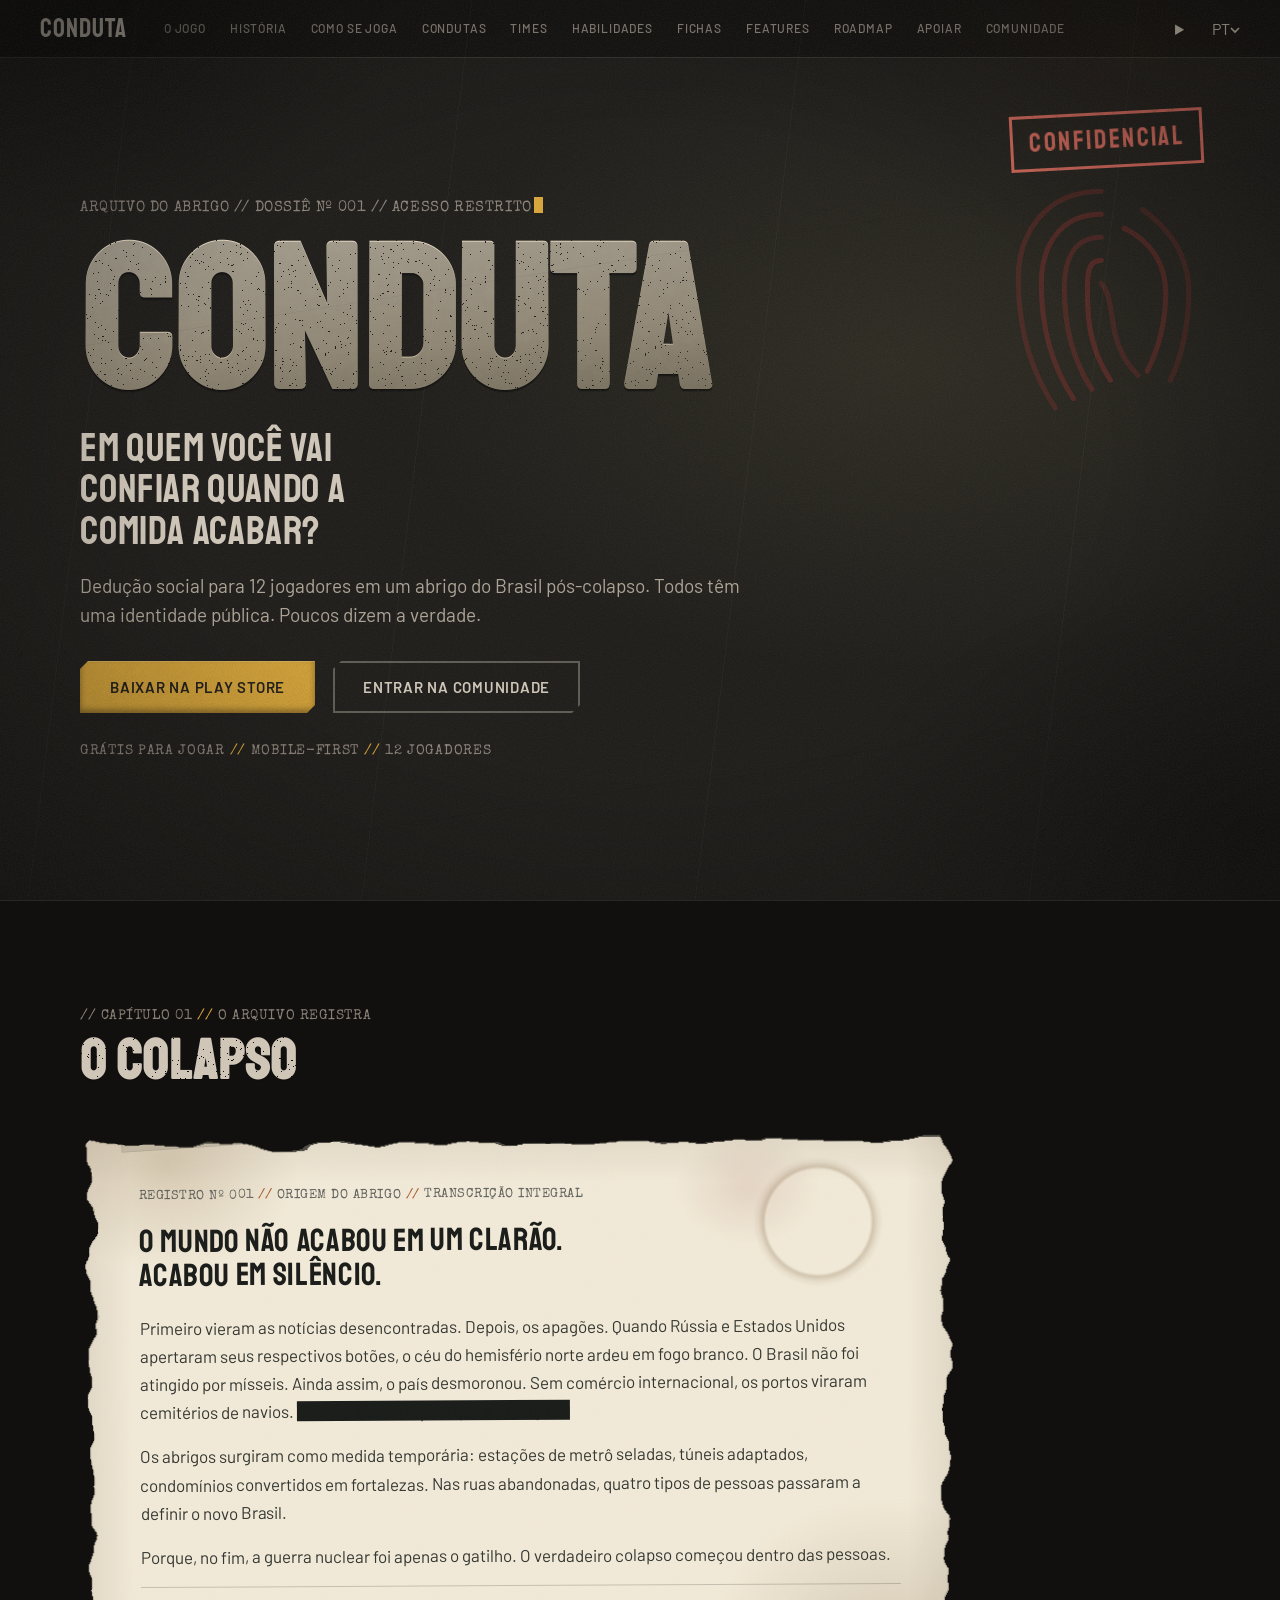
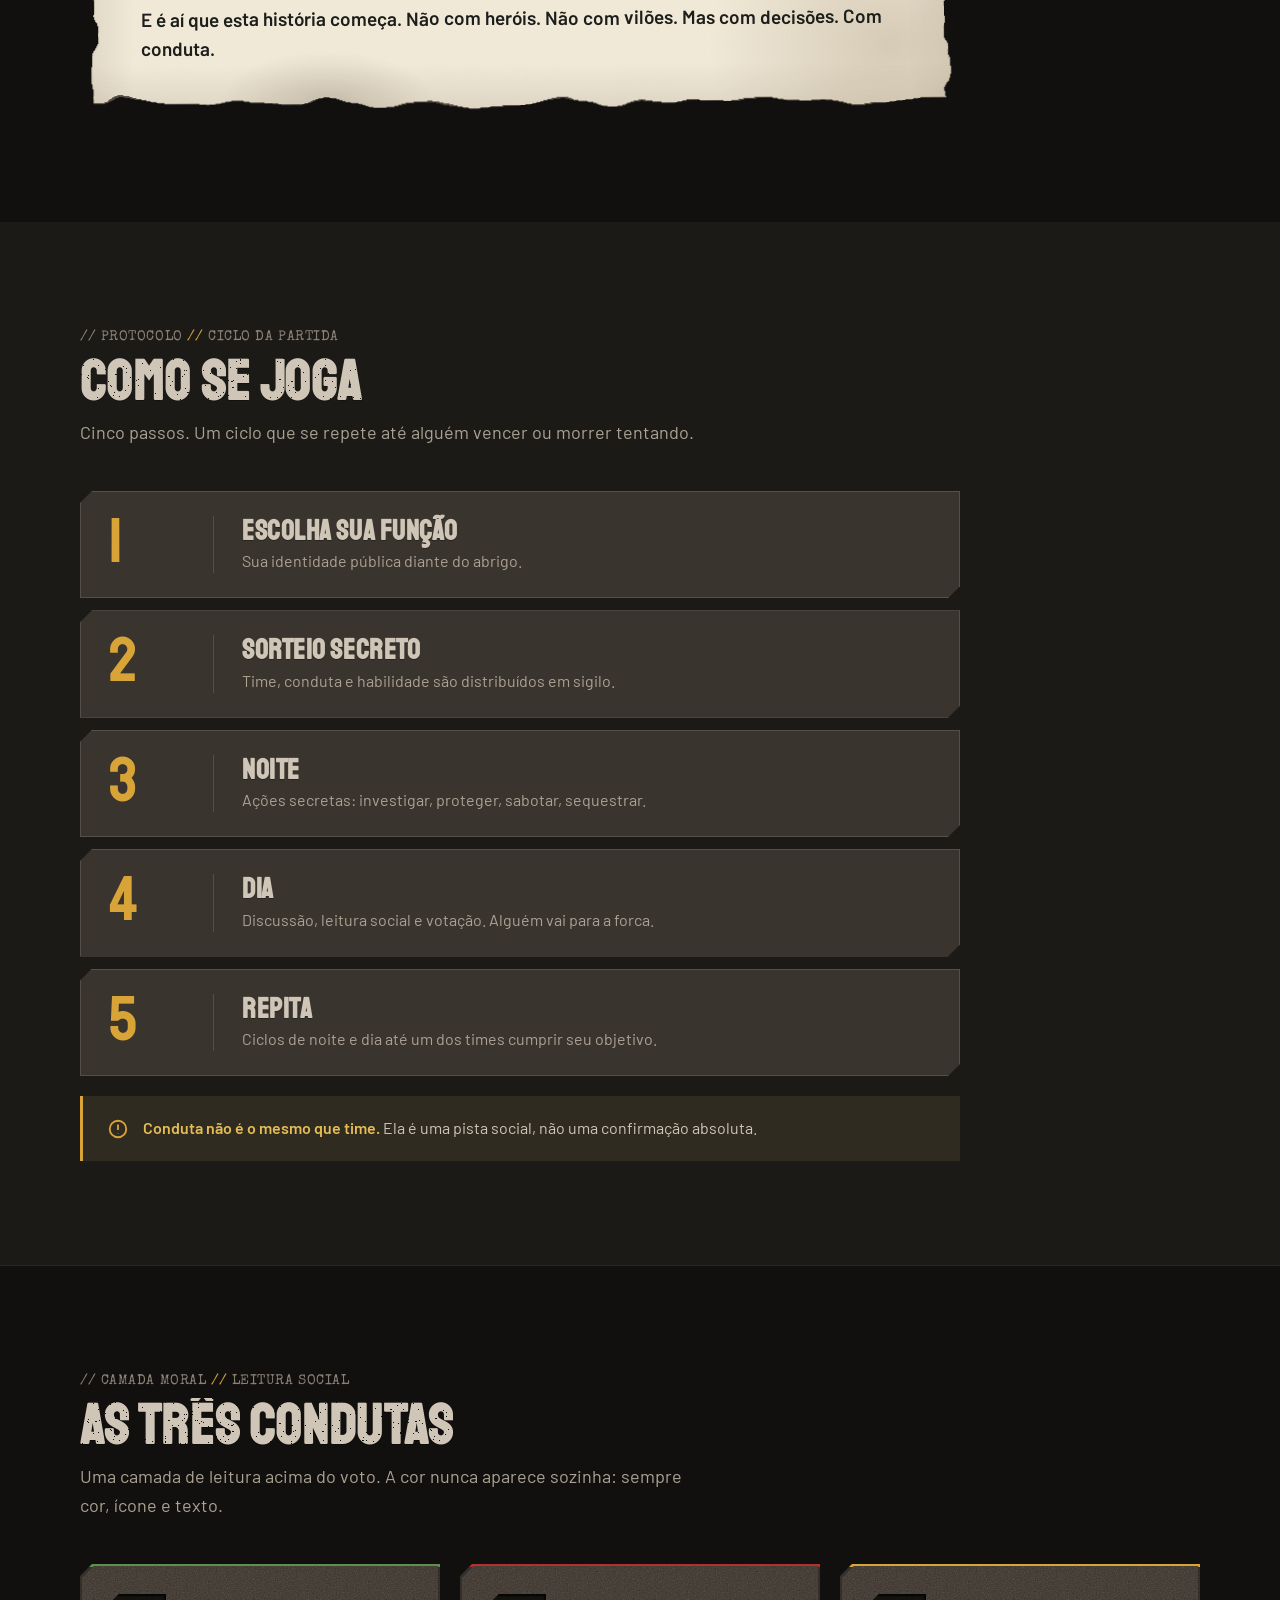
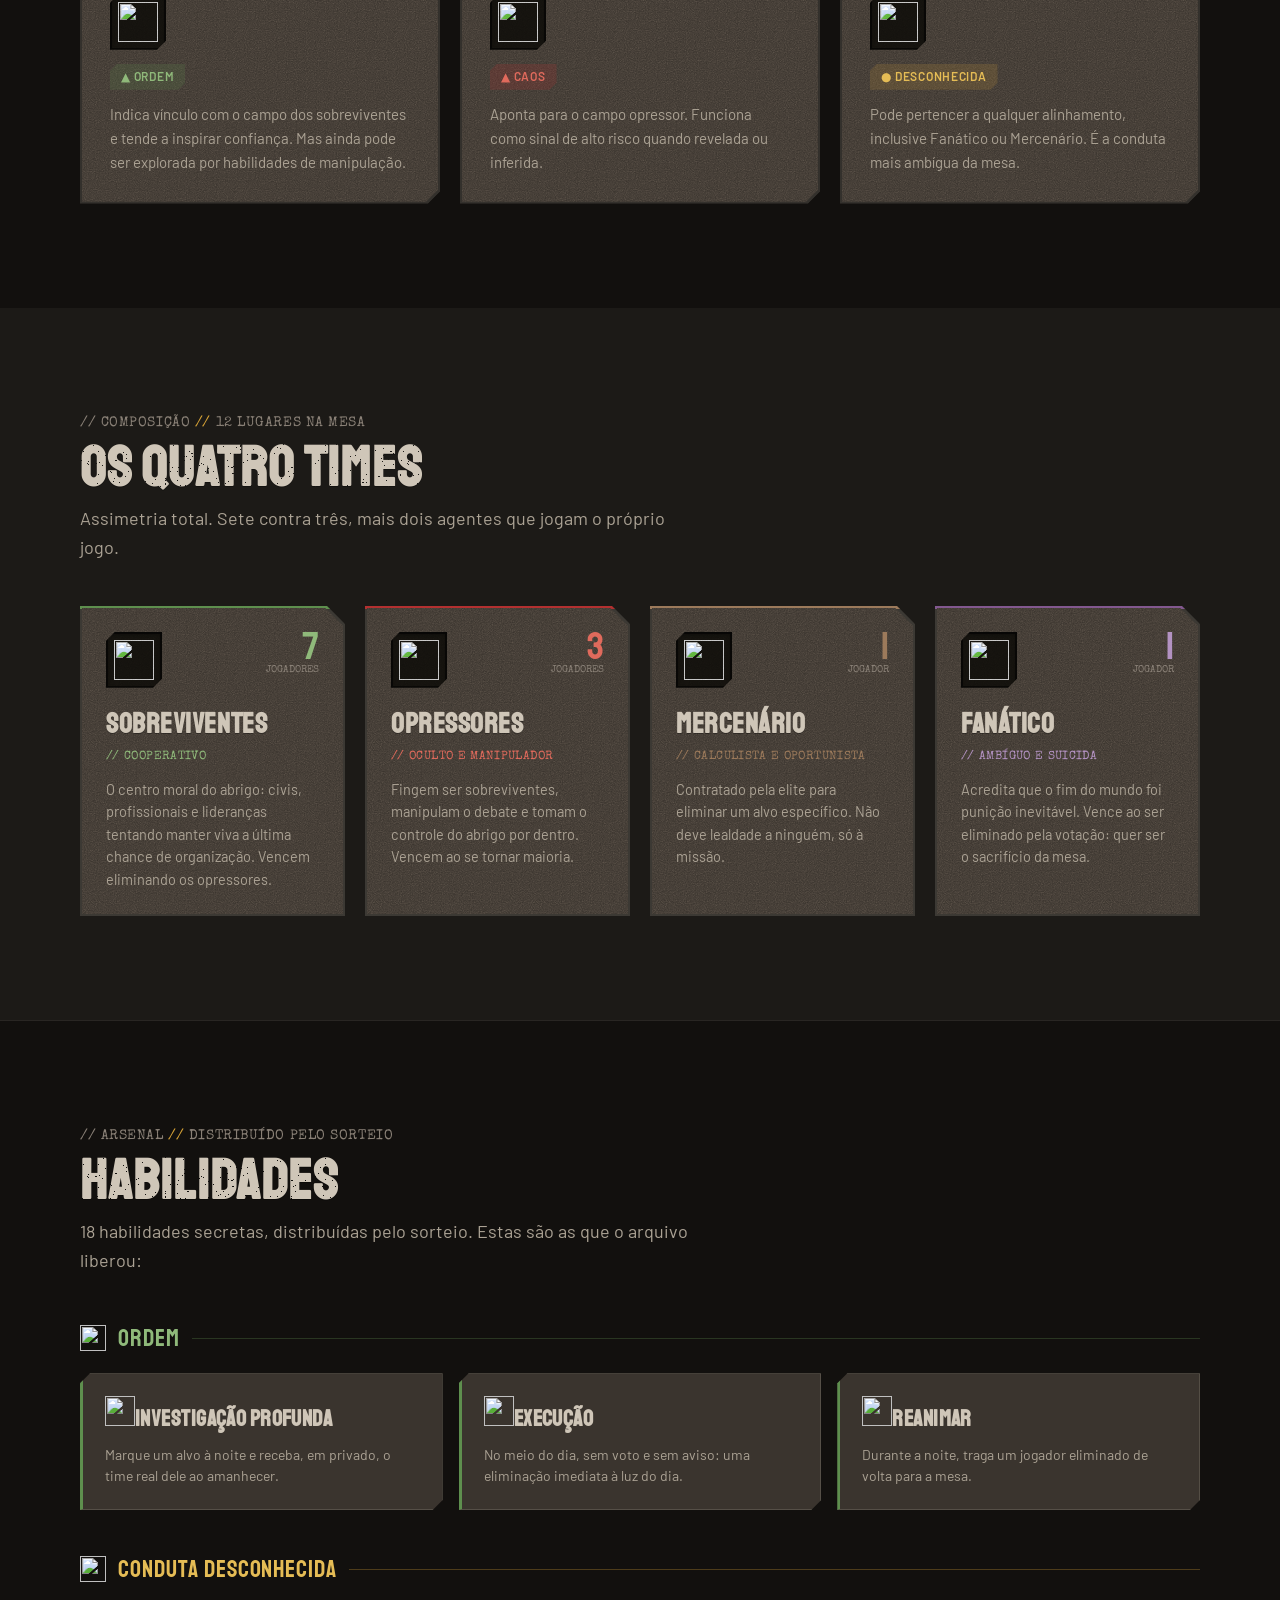
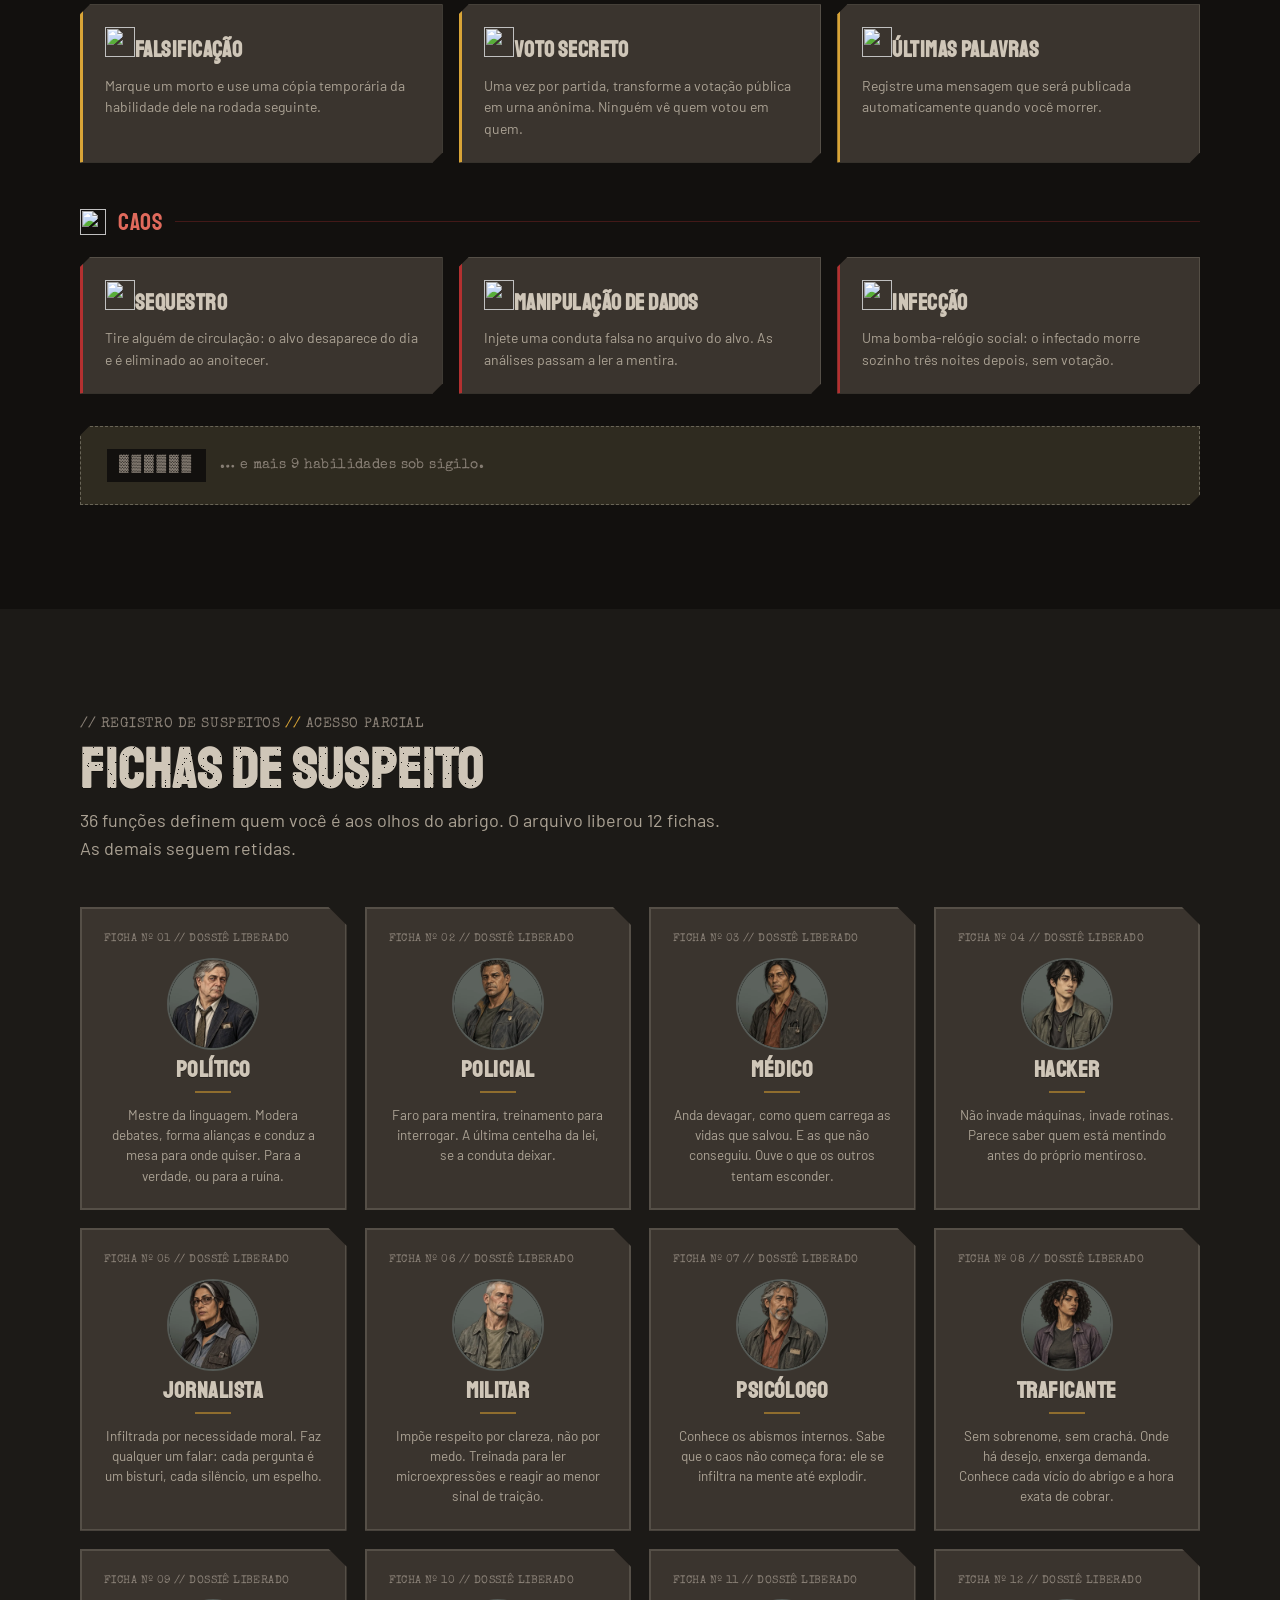
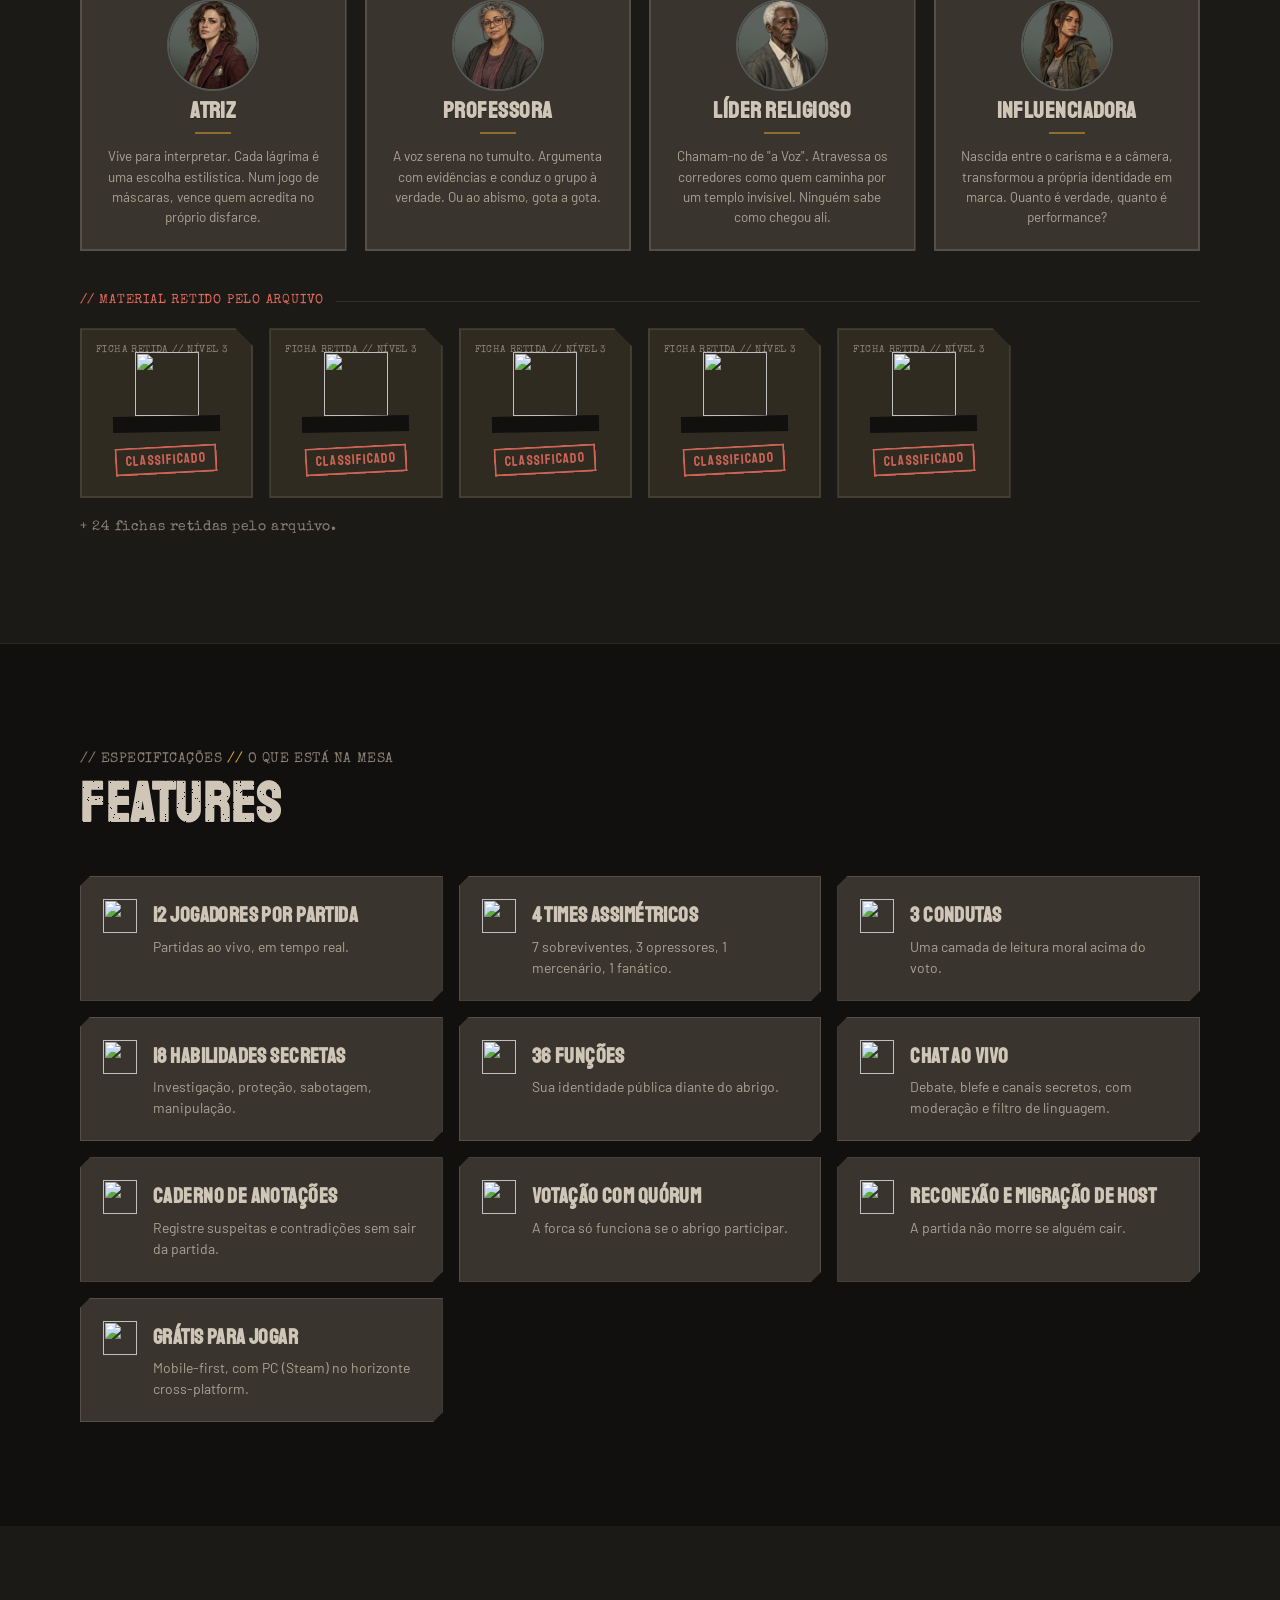
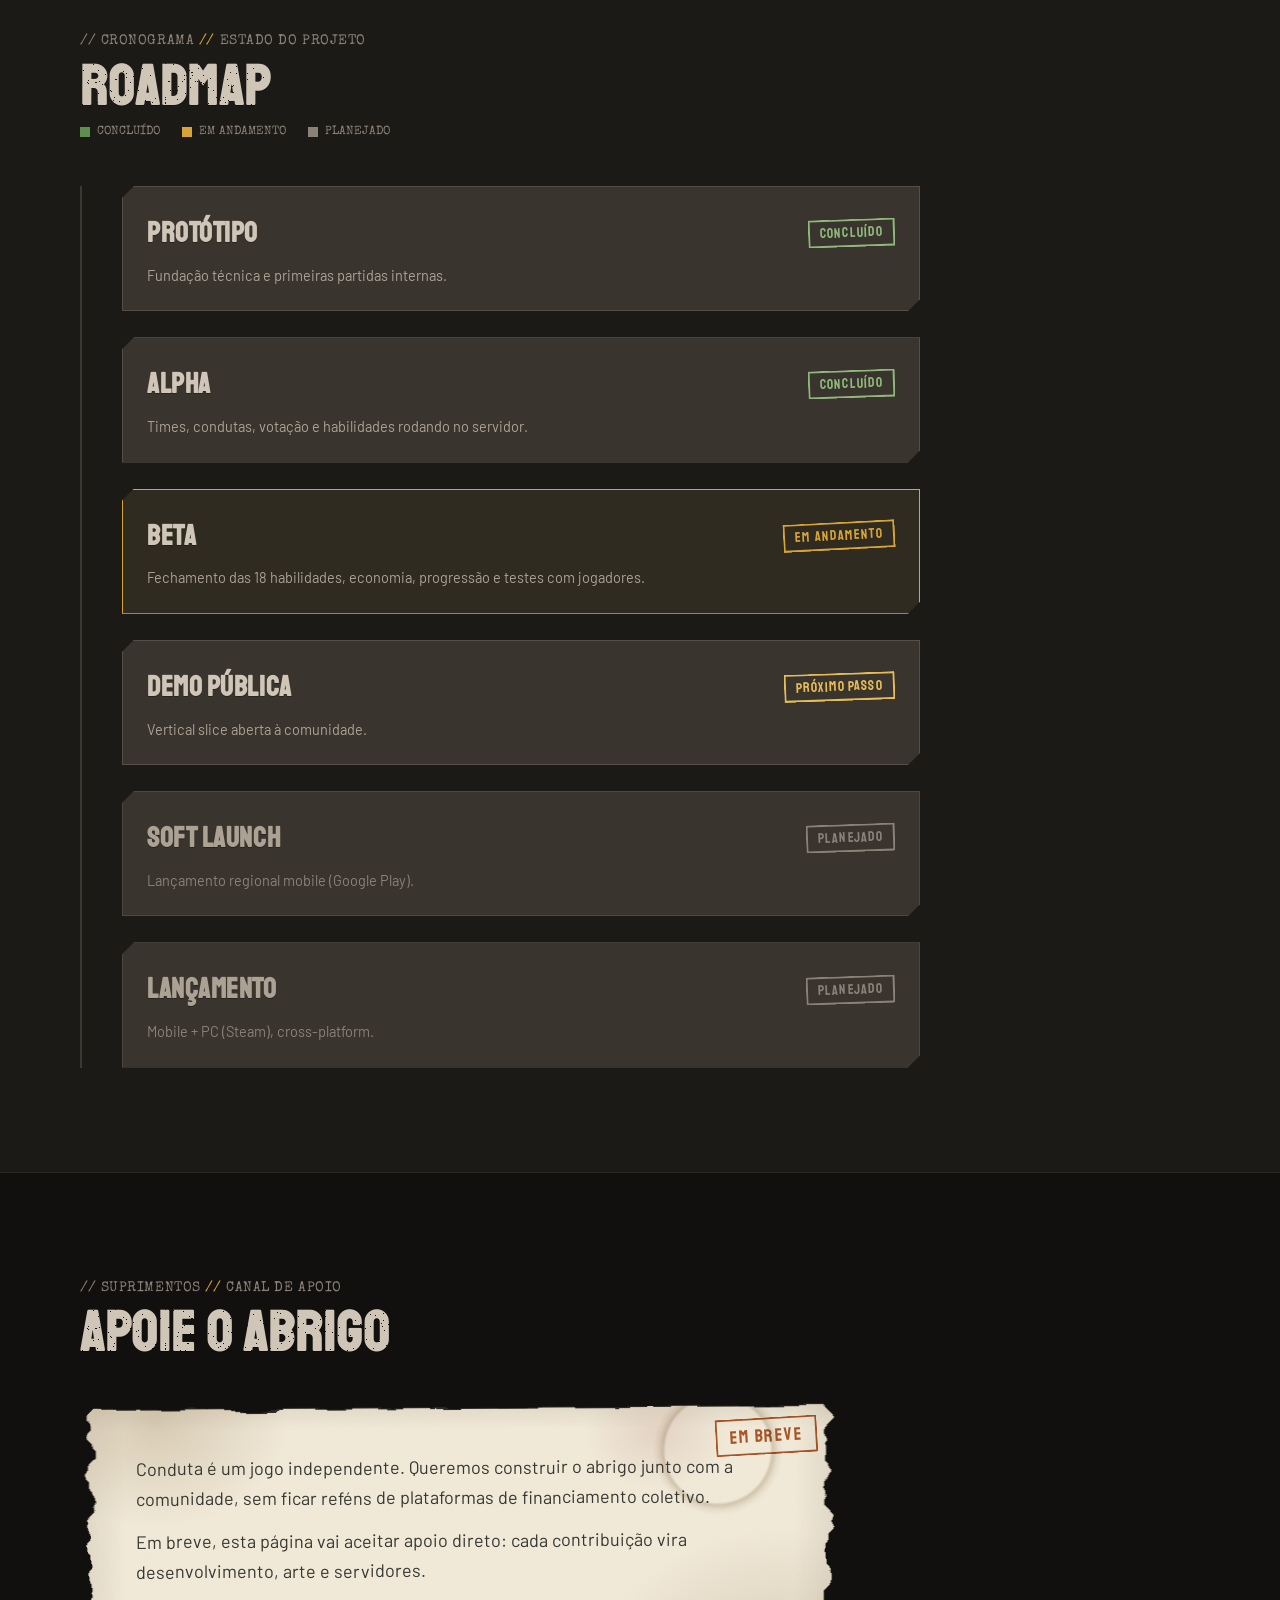
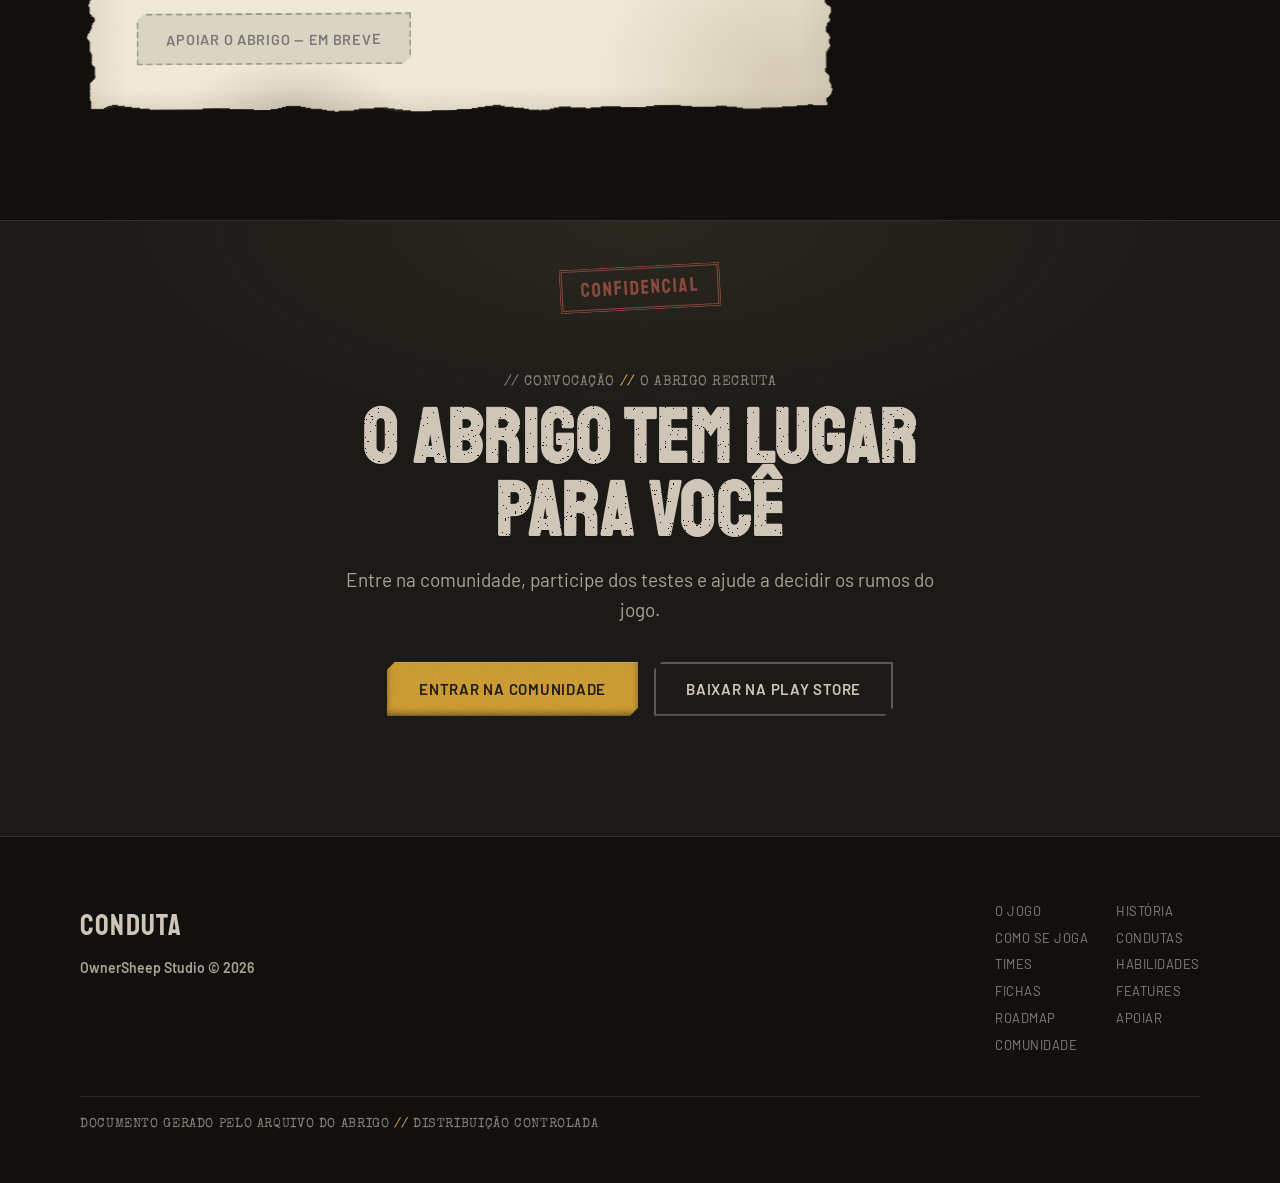
==== site/index.html @ 836adf1b "feat(site): fonte do site em produção + Design System v2 O código que estava no ar em ownersheep.com" ====
<!DOCTYPE html>
<html lang="pt-BR">
<head>
<meta charset="utf-8">
<meta name="viewport" content="width=device-width, initial-scale=1">
<title>CONDUTA — Dossiê do Abrigo</title>
<meta name="description" content="CONDUTA é um jogo de dedução social num abrigo pós-colapso: 12 jogadores, 4 times, 3 condutas e ninguém em quem confiar. Minta, investigue, vote, sobreviva.">
<link rel="canonical" href="https://ownersheep.com.br/">
<link rel="alternate" hreflang="pt-BR" href="https://ownersheep.com.br/">
<link rel="alternate" hreflang="en" href="https://ownersheep.com.br/en/">
<link rel="alternate" hreflang="es" href="https://ownersheep.com.br/es/">
<link rel="alternate" hreflang="x-default" href="https://ownersheep.com.br/">
<script>
!function(t,e){var o,n,p,r;e.__SV||(window.posthog=e,e._i=[],e.init=function(i,s,a){function g(t,e){var o=e.split(".");2==o.length&&(t=t[o[0]],e=o[1]),t[e]=function(){t.push([e].concat(Array.prototype.slice.call(arguments,0)))}}(p=t.createElement("script")).type="text/javascript",p.crossOrigin="anonymous",p.async=!0,p.src=s.api_host.replace(".i.posthog.com","-assets.i.posthog.com")+"/static/array.js",(r=t.getElementsByTagName("script")[0]).parentNode.insertBefore(p,r);var u=e;for(void 0!==a?u=e[a]=[]:a="posthog",u.people=u.people||[],u.toString=function(t){var e="posthog";return"posthog"!==a&&(e+="."+a),t||(e+=" (stub)"),e},u.people.toString=function(){return u.toString(1)+".people (stub)"},o="init capture register register_once register_for_session unregister unregister_for_session getFeatureFlag getFeatureFlagPayload isFeatureEnabled reloadFeatureFlags updateEarlyAccessFeatureEnrollment getEarlyAccessFeatures on onFeatureFlags onSessionId getSurveys getActiveMatchingSurveys renderSurvey canRenderSurvey getNextSurveyStep identify setPersonProperties group resetGroups setPersonPropertiesForFlags resetPersonPropertiesForFlags setGroupPropertiesForFlags resetGroupPropertiesForFlags reset get_distinct_id getGroups get_session_id get_session_replay_url alias set_config startSessionRecording stopSessionRecording sessionRecordingStarted captureException loadToolbar get_property getSessionProperty createPersonProfile opt_in_capturing opt_out_capturing has_opted_in_capturing has_opted_out_capturing clear_opt_in_out_capturing debug getPageViewId captureTraceFeedback captureTraceMetric".split(" "),n=0;n<o.length;n++)g(u,o[n]);e._i.push([i,s,a])},e.__SV=1)}(document,window.posthog||[]);
posthog.init('phc_nqcpeffnAC99HLrPmfV9vNyrhbx3zziM78CLrvFumbRr',{api_host:'https://us.i.posthog.com', defaults:'2025-05-24', person_profiles:'identified_only'})
</script>
<style>
@font-face{font-family:'Staatliches';src:url('./fonts/Staatliches-Regular.ttf') format('truetype');font-weight:400;font-display:swap;}
@font-face{font-family:'Barlow';src:url('./fonts/Barlow-Regular.ttf') format('truetype');font-weight:400;font-display:swap;}
@font-face{font-family:'Barlow';src:url('./fonts/Barlow-Medium.ttf') format('truetype');font-weight:500;font-display:swap;}
@font-face{font-family:'Barlow';src:url('./fonts/Barlow-SemiBold.ttf') format('truetype');font-weight:600;font-display:swap;}
@font-face{font-family:'Barlow';src:url('./fonts/Barlow-Bold.ttf') format('truetype');font-weight:700;font-display:swap;}
@font-face{font-family:'Special Elite';src:url('./fonts/SpecialElite-Regular.ttf') format('truetype');font-weight:400;font-display:swap;}
:root{
--surface-base:#1C1A17;--surface-sunken:#12100E;--surface-panel:#3A342E;--surface-panel-deep:#2F2B20;--surface-paper:#F2EAD8;--halo:#FBF7EC;
--ink:#CFC6B8;--ink-muted:#8A8177;--ink-soft:#ABA294;--ink-on-accent:#1C1A17;--ink-on-danger:#F2EAD8;--ink-on-paper:#1C1A17;
--accent:#D8A437;--accent-hover:#E5BC55;--accent-pressed:#B98A2D;--accent-deep:#8F6D2E;--rust:#A65526;--rust-bright:#C26E35;--leather:#9C7A5B;
--danger:#B33030;--danger-text:#E06A5C;--danger-pressed:#8F2424;--gore:#7A1F1F;--gore-shadow:#4A0F0F;
--success:#5E8F4E;--success-text:#8FB97A;
--team-survivors:#5E8F4E;--team-oppressors:#B33030;--team-mercenary:#9C7A5B;--team-fanatic:#82588F;--team-fanatic-text:#B392C2;
--conduct-order:#5E8F4E;--conduct-chaos:#B33030;--conduct-unknown:#D8A437;
--border-subtle:rgba(242,234,216,0.10);--border-medium:rgba(242,234,216,0.15);--border-strong:rgba(242,234,216,0.30);
--overlay-light:rgba(0,0,0,0.30);--overlay-medium:rgba(0,0,0,0.50);--overlay-heavy:rgba(0,0,0,0.80);
--font-display:'Staatliches','Arial Narrow',sans-serif;--font-body:'Barlow',system-ui,sans-serif;--font-dossier:'Special Elite','Courier New',monospace;
--cut-sm:8px;--cut-md:12px;--cut-lg:20px;--shadow-paper:4px 6px 0 rgba(0,0,0,0.35);
--ease-out:cubic-bezier(0.16,1,0.3,1);--ease-stamp:cubic-bezier(0.34,1.56,0.64,1);--ease-inout:cubic-bezier(0.83,0,0.17,1);
}
*{margin:0;padding:0;box-sizing:border-box;}
html{scroll-behavior:smooth;}
body{background:var(--surface-base);color:var(--ink);font-family:var(--font-body);font-size:16px;line-height:1.6;-webkit-font-smoothing:antialiased;overflow-x:hidden;padding-top:58px;scroll-padding-top:64px;}
::selection{background:var(--accent);color:var(--ink-on-accent);}
@keyframes stamp-in{0%{transform:rotate(-7deg) scale(1.7);opacity:0;}100%{transform:rotate(-3deg) scale(1);opacity:.9;}}
@keyframes blink{0%,49%{opacity:1;}50%,100%{opacity:0;}}
@keyframes rise{0%{transform:translateY(18px);opacity:0;}100%{transform:translateY(0);opacity:1;}}
@media (prefers-reduced-motion:reduce){*,*::before,*::after{animation-duration:.01ms!important;transition-duration:.01ms!important;}}
</style>
<style id="wear-layer">
/* ===== CAMADA DE DESGASTE v1.1 — feedback UI/UX 12/06/2026 ===== */
.wear-grain2{position:fixed;inset:0;pointer-events:none;z-index:9991;opacity:.06;mix-blend-mode:overlay;background-image:url("data:image/svg+xml,%3Csvg xmlns='http://www.w3.org/2000/svg' width='180' height='180'%3E%3Cfilter id='n'%3E%3CfeTurbulence type='fractalNoise' baseFrequency='0.11' numOctaves='2' seed='3'/%3E%3CfeColorMatrix type='saturate' values='0'/%3E%3C/filter%3E%3Crect width='180' height='180' filter='url(%23n)' opacity='0.55'/%3E%3C/svg%3E");}
.wear-vignette{position:fixed;inset:0;pointer-events:none;z-index:9989;background:radial-gradient(ellipse at center,transparent 52%,rgba(0,0,0,.40) 100%),radial-gradient(440px 300px at 6% 2%,rgba(0,0,0,.34),transparent 70%),radial-gradient(560px 360px at 97% 92%,rgba(0,0,0,.30),transparent 70%),radial-gradient(300px 200px at 88% 6%,rgba(58,38,18,.16),transparent 70%);}
.wear-scratches{position:fixed;inset:0;pointer-events:none;z-index:9988;opacity:.05;background:repeating-linear-gradient(97deg,transparent 0 137px,rgba(242,234,216,.55) 137px 138px,transparent 138px 331px),repeating-linear-gradient(-9deg,transparent 0 211px,rgba(0,0,0,.75) 211px 212px,transparent 212px 523px);}
.paper-worn{position:relative;transform:rotate(-.3deg);}
.paper-worn::after{content:"";position:absolute;inset:0;pointer-events:none;mix-blend-mode:multiply;background:
 radial-gradient(190px 150px at 10% 6%,rgba(122,90,42,.20),transparent 70%),
 radial-gradient(260px 210px at 92% 88%,rgba(101,77,38,.18),transparent 70%),
 radial-gradient(100px 80px at 76% 10%,rgba(122,31,31,.10),transparent 72%),
 radial-gradient(150px 70px at 28% 97%,rgba(60,45,25,.16),transparent 70%),
 radial-gradient(circle at 84% 16%,transparent 52px,rgba(110,80,40,.22) 55px,rgba(110,80,40,.07) 60px,transparent 65px),
 linear-gradient(180deg,rgba(70,50,25,.10),transparent 9%,transparent 91%,rgba(70,50,25,.12)),
 linear-gradient(90deg,rgba(70,50,25,.10),transparent 6%,transparent 94%,rgba(70,50,25,.10));}
@media (max-width:560px){
 .wear-scratches{display:none;}
 .paper-worn{transform:none;}
}

/* ===== REVISAO v1.2 — feedback ao vivo do Christian (UI/UX) 13/06/2026 ===== */
:root{ --soot:#13110D;
 --grime:url("data:image/svg+xml,%3Csvg xmlns='http://www.w3.org/2000/svg' width='160' height='160'%3E%3Cfilter id='g'%3E%3CfeTurbulence type='fractalNoise' baseFrequency='0.9' numOctaves='2'/%3E%3CfeColorMatrix type='saturate' values='0'/%3E%3C/filter%3E%3Crect width='160' height='160' filter='url(%23g)'/%3E%3C/svg%3E"); }
/* (1) marca com tinta gasta no lugar do ambar avulso */
.wordmark{ background:linear-gradient(176deg,#E9DEC8 0%,#CBBEA4 52%,#8B8169 100%);
 -webkit-background-clip:text; background-clip:text; -webkit-text-fill-color:transparent; color:transparent;
 filter:drop-shadow(0 2px 0 rgba(0,0,0,.42)); }
/* (4) relevo nos titulos display: tipo carimbado, nao adesivo chapado */
h1,h2,h3{ text-shadow:0 1px 0 rgba(0,0,0,.30); }
/* (4) relevo + grao nos botoes de acento */
a[style*="background:var(--accent)"], button[style*="background:var(--accent)"]{
 box-shadow:inset 0 1px 0 rgba(255,240,210,.22), inset 0 -3px 6px rgba(0,0,0,.40); }
/* (3) placa do simbolo: le em qualquer fundo, glifo cheio */
.sym{ width:56px; height:56px; display:grid; place-items:center; position:relative; flex:none;
 background:var(--soot);
 clip-path:polygon(9px 0,100% 0,100% calc(100% - 9px),calc(100% - 9px) 100%,0 100%,0 9px);
 box-shadow:inset 0 0 0 2px rgba(0,0,0,.55), inset 0 2px 5px rgba(0,0,0,.5), 0 2px 0 rgba(0,0,0,.4); }
.sym::after{ content:""; position:absolute; inset:0; pointer-events:none; opacity:.5; mix-blend-mode:overlay; background-image:var(--grime); }
.sym svg{ width:38px; height:38px; position:relative; z-index:1; filter:drop-shadow(0 1px 0 rgba(0,0,0,.65)); }
/* (2) chanfro com borda que ACOMPANHA o corte (camada dupla via clip herdado) */
.cutcard,.earcard{ background:transparent !important; border:none !important; position:relative; }
.cutcard::before,.earcard::before{ content:""; position:absolute; inset:0; z-index:0; clip-path:inherit;
 background:linear-gradient(var(--ctop,var(--border-medium)) 0 3px, var(--border-medium) 3px); }
.cutcard::after,.earcard::after{ content:""; position:absolute; inset:2px; z-index:0; clip-path:inherit;
 background:var(--surface-panel); background-image:var(--grime); background-blend-mode:overlay; }
.cutcard>*,.earcard>*{ position:relative; z-index:1; }
@media (max-width:560px){ .sym{ width:48px; height:48px; } .sym svg{ width:32px; height:32px; } }

/* ===== REVISAO v1.3 — 3a rodada Christian (UI/UX) 13/06/2026 ===== */
/* "tudo precisa parecer super sujo e desgastado": tipos com falha de   */
/* tinta, CTAs sujas e rachadas, documentos rasgados, mais grao.        */
/* v1.3.1 (14/06): 4a rodada — rachadura grossa -> fissura fina, CTAs    */
/* sem textura estranha, carimbos do site menos comidos.                */
:root{
 --tex-wear:url("data:image/svg+xml,%3Csvg xmlns='http://www.w3.org/2000/svg' width='320' height='150'%3E%3Cfilter id='tw'%3E%3CfeTurbulence type='fractalNoise' baseFrequency='0.4 0.55' numOctaves='3' seed='14'/%3E%3CfeComponentTransfer%3E%3CfeFuncA type='discrete' tableValues='1 1 1 1 1 1 1 1 1 1 1 1 0 1 1 1'/%3E%3C/feComponentTransfer%3E%3C/filter%3E%3Crect width='320' height='150' filter='url(%23tw)'/%3E%3C/svg%3E");
 --tex-chunk:url("data:image/svg+xml,%3Csvg xmlns='http://www.w3.org/2000/svg' width='340' height='170'%3E%3Cfilter id='tc'%3E%3CfeTurbulence type='fractalNoise' baseFrequency='0.14 0.22' numOctaves='3' seed='5'/%3E%3CfeComponentTransfer%3E%3CfeFuncA type='discrete' tableValues='1 1 1 1 0 1 1 0 1 0 1 1 1 0'/%3E%3C/feComponentTransfer%3E%3C/filter%3E%3Crect width='340' height='170' filter='url(%23tc)'/%3E%3C/svg%3E");
 --tex-dirt:url("data:image/svg+xml,%3Csvg xmlns='http://www.w3.org/2000/svg' width='150' height='150'%3E%3Cfilter id='td'%3E%3CfeTurbulence type='fractalNoise' baseFrequency='0.65' numOctaves='2'/%3E%3CfeColorMatrix type='saturate' values='0'/%3E%3CfeComponentTransfer%3E%3CfeFuncR type='linear' slope='0.42' intercept='0.55'/%3E%3CfeFuncG type='linear' slope='0.42' intercept='0.55'/%3E%3CfeFuncB type='linear' slope='0.42' intercept='0.55'/%3E%3C/feComponentTransfer%3E%3C/filter%3E%3Crect width='150' height='150' filter='url(%23td)'/%3E%3C/svg%3E");
 --tex-crack:url("data:image/svg+xml,%3Csvg xmlns='http://www.w3.org/2000/svg' width='560' height='420'%3E%3Cfilter id='cr'%3E%3CfeTurbulence type='fractalNoise' baseFrequency='0.03 0.05' numOctaves='2' seed='11' result='n'/%3E%3CfeDisplacementMap in='SourceGraphic' in2='n' scale='20'/%3E%3C/filter%3E%3Cg filter='url(%23cr)' stroke='%23000000' stroke-opacity='0.5' stroke-width='0.7' fill='none' stroke-linecap='round'%3E%3Cpath d='M70 30 L150 120 L130 250 L180 360'/%3E%3Cpath d='M150 120 L260 150'/%3E%3Cpath d='M130 250 L40 290'/%3E%3Cpath d='M470 40 L400 140 L440 260 L390 410'/%3E%3Cpath d='M400 140 L300 110'/%3E%3Cpath d='M440 260 L520 300'/%3E%3Cpath d='M250 360 L320 380 L420 350'/%3E%3Cpath d='M80 200 L120 215'/%3E%3Cpath d='M300 290 L350 330'/%3E%3Cpath d='M510 120 L545 160'/%3E%3C/g%3E%3C/svg%3E");
 --mask-torn:url("data:image/svg+xml,%3Csvg xmlns='http://www.w3.org/2000/svg' width='600' height='360' preserveAspectRatio='none'%3E%3Cfilter id='tn'%3E%3CfeTurbulence type='fractalNoise' baseFrequency='0.016 0.04' numOctaves='3' seed='6' result='n'/%3E%3CfeDisplacementMap in='SourceGraphic' in2='n' scale='17'/%3E%3C/filter%3E%3Crect x='9' y='9' width='582' height='342' fill='%23000' filter='url(%23tn)'/%3E%3C/svg%3E");
}
/* (A) falha de tinta no display grande (legivel: come so pontos) */
.wordmark, h1, h2{ -webkit-mask-image:var(--tex-wear); mask-image:var(--tex-wear);
 -webkit-mask-size:320px 150px; mask-size:320px 150px; }
/* (B) CTAs sujas, nao estranhas (r4 Christian): saiu a rachadura grossa */
/* e a mascara que furava a peca; fica so poeira fina em multiply.       */
a[style*="background:var(--accent)"], button[style*="background:var(--accent)"],
a[style*="background:var(--danger)"], button[style*="background:var(--danger)"]{
 background-image:var(--tex-dirt) !important;
 background-size:96px 96px !important;
 background-repeat:repeat !important;
 background-blend-mode:multiply !important; }
/* (C) cartas: so o grime fino (r4: a rachadura parecia desenho de barro) */
.cutcard::after,.earcard::after{ background-image:var(--grime);
 background-size:160px 160px; background-blend-mode:overlay; }
/* (D) documentos rasgados de verdade (borda deckled) */
.paper-worn{ -webkit-mask-image:var(--mask-torn); mask-image:var(--mask-torn);
 -webkit-mask-size:100% 100%; mask-size:100% 100%;
 -webkit-mask-repeat:no-repeat; mask-repeat:no-repeat; }
/* (E) grao global mais presente */
.wear-grain2{ opacity:.10; }
@media (prefers-reduced-motion: reduce){ .wordmark,h1,h2{ -webkit-mask-image:none; mask-image:none; } }
</style>
<link rel="preload" href="/fonts/Rokkitt-Variable.woff2" as="font" type="font/woff2" crossorigin>
<link rel="stylesheet" href="/ds-v2.css">
</head>
<body>
<div class="wear-vignette"></div><div class="wear-scratches"></div><div class="wear-grain2"></div>
<div style="position:fixed;inset:0;pointer-events:none;z-index:9990;opacity:.08;background-image:url(&quot;data:image/svg+xml,%3Csvg xmlns='http://www.w3.org/2000/svg' width='220' height='220'%3E%3Cfilter id='n'%3E%3CfeTurbulence type='fractalNoise' baseFrequency='0.85' numOctaves='2'/%3E%3C/filter%3E%3Crect width='220' height='220' filter='url(%23n)'/%3E%3C/svg%3E&quot;);"></div>

<nav style="position:fixed;top:0;left:0;right:0;z-index:1000;height:58px;display:flex;align-items:center;gap:clamp(12px,2vw,28px);padding:0 clamp(14px,4vw,40px);background:var(--surface-sunken);border-bottom:1px solid var(--border-medium);">
  <a href="#hero" style="font-family:var(--font-display);font-size:26px;letter-spacing:.04em;color:var(--ink);text-decoration:none;flex:none;line-height:1;">CONDUTA</a>
  <div style="display:flex;gap:2px;overflow-x:auto;flex:1;scrollbar-width:none;-ms-overflow-style:none;mask-image:linear-gradient(90deg,transparent 0,#000 14px,#000 calc(100% - 14px),transparent 100%);">
    <a href="#hero" style="flex:none;padding:8px 11px;font-family:var(--font-body);font-weight:500;font-size:12px;letter-spacing:.07em;text-transform:uppercase;color:var(--ink-muted);text-decoration:none;white-space:nowrap;transition:color 120ms var(--ease-out);" style-hover="color:var(--accent);">O Jogo</a>
    <a href="#historia" style="flex:none;padding:8px 11px;font-family:var(--font-body);font-weight:500;font-size:12px;letter-spacing:.07em;text-transform:uppercase;color:var(--ink-muted);text-decoration:none;white-space:nowrap;transition:color 120ms var(--ease-out);" style-hover="color:var(--accent);">História</a>
    <a href="#como" style="flex:none;padding:8px 11px;font-family:var(--font-body);font-weight:500;font-size:12px;letter-spacing:.07em;text-transform:uppercase;color:var(--ink-muted);text-decoration:none;white-space:nowrap;transition:color 120ms var(--ease-out);" style-hover="color:var(--accent);">Como se Joga</a>
    <a href="#condutas" style="flex:none;padding:8px 11px;font-family:var(--font-body);font-weight:500;font-size:12px;letter-spacing:.07em;text-transform:uppercase;color:var(--ink-muted);text-decoration:none;white-space:nowrap;transition:color 120ms var(--ease-out);" style-hover="color:var(--accent);">Condutas</a>
    <a href="#times" style="flex:none;padding:8px 11px;font-family:var(--font-body);font-weight:500;font-size:12px;letter-spacing:.07em;text-transform:uppercase;color:var(--ink-muted);text-decoration:none;white-space:nowrap;transition:color 120ms var(--ease-out);" style-hover="color:var(--accent);">Times</a>
    <a href="#habilidades" style="flex:none;padding:8px 11px;font-family:var(--font-body);font-weight:500;font-size:12px;letter-spacing:.07em;text-transform:uppercase;color:var(--ink-muted);text-decoration:none;white-space:nowrap;transition:color 120ms var(--ease-out);" style-hover="color:var(--accent);">Habilidades</a>
    <a href="#fichas" style="flex:none;padding:8px 11px;font-family:var(--font-body);font-weight:500;font-size:12px;letter-spacing:.07em;text-transform:uppercase;color:var(--ink-muted);text-decoration:none;white-space:nowrap;transition:color 120ms var(--ease-out);" style-hover="color:var(--accent);">Fichas</a>
    <a href="#features" style="flex:none;padding:8px 11px;font-family:var(--font-body);font-weight:500;font-size:12px;letter-spacing:.07em;text-transform:uppercase;color:var(--ink-muted);text-decoration:none;white-space:nowrap;transition:color 120ms var(--ease-out);" style-hover="color:var(--accent);">Features</a>
    <a href="#roadmap" style="flex:none;padding:8px 11px;font-family:var(--font-body);font-weight:500;font-size:12px;letter-spacing:.07em;text-transform:uppercase;color:var(--ink-muted);text-decoration:none;white-space:nowrap;transition:color 120ms var(--ease-out);" style-hover="color:var(--accent);">Roadmap</a>
    <a href="#apoiar" style="flex:none;padding:8px 11px;font-family:var(--font-body);font-weight:500;font-size:12px;letter-spacing:.07em;text-transform:uppercase;color:var(--ink-muted);text-decoration:none;white-space:nowrap;transition:color 120ms var(--ease-out);" style-hover="color:var(--accent);">Apoiar</a>
    <a href="#comunidade" style="flex:none;padding:8px 11px;font-family:var(--font-body);font-weight:500;font-size:12px;letter-spacing:.07em;text-transform:uppercase;color:var(--ink-muted);text-decoration:none;white-space:nowrap;transition:color 120ms var(--ease-out);" style-hover="color:var(--accent);">Comunidade</a>
  </div>
<details class="lang-menu"><summary aria-label="Idioma: Português"><img src="/flags/br.svg" alt="" width="20" height="14"><span>PT</span><svg class="lang-caret" width="10" height="10" viewBox="0 0 10 10" aria-hidden="true"><path d="M1 3l4 4 4-4" fill="none" stroke="currentColor" stroke-width="1.6"/></svg></summary><ul><li><a href="/" hreflang="pt-BR" lang="pt-BR" aria-current="page"><img src="/flags/br.svg" alt="" width="20" height="14">Português</a></li><li><a href="/en/" hreflang="en" lang="en"><img src="/flags/us.svg" alt="" width="20" height="14">English</a></li><li><a href="/es/" hreflang="es" lang="es"><img src="/flags/es.svg" alt="" width="20" height="14">Español</a></li></ul></details></nav>

<section id="hero" data-screen-label="Hero" style="position:relative;min-height:calc(100vh - 58px);display:flex;flex-direction:column;justify-content:center;padding:clamp(40px,8vw,80px) clamp(16px,5vw,64px);overflow:hidden;background:radial-gradient(ellipse 62% 58% at 70% 36%,rgba(224,215,132,.08),transparent 64%),var(--surface-base);">
  <svg viewBox="0 0 100 120" fill="none" stroke="#B33030" stroke-width="2.2" stroke-linecap="round" style="position:absolute;right:5%;top:12%;width:clamp(120px,18vw,240px);opacity:.42;pointer-events:none;">
    <path d="M50 14 C26 14 14 32 14 52 C14 78 22 96 30 108" opacity=".55"/>
    <path d="M50 24 C32 24 24 38 24 54 C24 76 30 92 38 104" opacity=".7"/>
    <path d="M50 34 C38 34 34 44 34 56 C34 74 38 88 46 100" opacity=".6"/>
    <path d="M50 44 C44 44 44 50 44 58 C44 72 46 84 54 96" opacity=".75"/>
    <path d="M50 54 C54 58 54 66 56 76 C58 84 62 90 66 94" opacity=".5"/>
    <path d="M60 30 C72 36 78 46 78 58 C78 72 74 84 70 92" opacity=".65"/>
    <path d="M68 22 C82 32 88 44 88 58 C88 74 84 88 80 96" opacity=".45"/>
  </svg>
  <span style="position:absolute;top:clamp(20px,6vh,60px);right:clamp(16px,6vw,80px);font-family:var(--font-display);font-size:clamp(16px,2.4vw,26px);letter-spacing:.1em;color:var(--danger-text);border:3px solid var(--danger-text);padding:4px 16px;transform:rotate(-3deg);opacity:.9;text-transform:uppercase;animation:stamp-in 320ms var(--ease-stamp) both;-webkit-mask-image:url(&quot;data:image/svg+xml,%3Csvg xmlns='http://www.w3.org/2000/svg' width='240' height='120'%3E%3Cfilter id='w'%3E%3CfeTurbulence type='fractalNoise' baseFrequency='0.16 0.30' numOctaves='3' seed='7'/%3E%3CfeComponentTransfer%3E%3CfeFuncA type='discrete' tableValues='0.55 0.7 0.85 1 1 1 1 1 1 1 1 1'/%3E%3C/feComponentTransfer%3E%3C/filter%3E%3Crect width='240' height='120' filter='url(%23w)' fill='black'/%3E%3C/svg%3E&quot;);mask-image:url(&quot;data:image/svg+xml,%3Csvg xmlns='http://www.w3.org/2000/svg' width='240' height='120'%3E%3Cfilter id='w'%3E%3CfeTurbulence type='fractalNoise' baseFrequency='0.16 0.30' numOctaves='3' seed='7'/%3E%3CfeComponentTransfer%3E%3CfeFuncA type='discrete' tableValues='0.55 0.7 0.85 1 1 1 1 1 1 1 1 1'/%3E%3C/feComponentTransfer%3E%3C/filter%3E%3Crect width='240' height='120' filter='url(%23w)' fill='black'/%3E%3C/svg%3E&quot;);">Confidencial</span>
  <div style="max-width:1120px;width:100%;margin:0 auto;position:relative;z-index:2;">
    <div style="font-family:var(--font-dossier);font-size:clamp(13px,1.6vw,15px);color:var(--ink-muted);letter-spacing:.04em;min-height:1.6em;"><span id="tw-text"></span><span style="display:inline-block;width:9px;height:1.05em;background:var(--accent);vertical-align:-2px;margin-left:2px;animation:blink 1s step-end infinite;"></span></div>
    <h1 class="wordmark" style="font-family:var(--font-display);font-size:clamp(78px,16vw,200px);line-height:.86;letter-spacing:.01em;color:var(--ink);text-transform:uppercase;margin:clamp(10px,2vh,22px) 0 0;">CONDUTA</h1>
    <p style="font-family:var(--font-display);font-size:clamp(22px,3.6vw,40px);line-height:1.04;letter-spacing:.02em;color:var(--ink);text-transform:uppercase;margin-top:clamp(12px,2vh,20px);max-width:18ch;">Em quem você vai confiar quando a comida acabar?</p>
    <p style="font-size:clamp(15px,1.9vw,19px);line-height:1.55;color:var(--ink-soft);max-width:60ch;margin-top:clamp(14px,2vh,22px);">Dedução social para 12 jogadores em um abrigo do Brasil pós-colapso. Todos têm uma identidade pública. Poucos dizem a verdade.</p>
    <div style="display:flex;flex-wrap:wrap;gap:clamp(12px,2vw,18px);align-items:center;margin-top:clamp(22px,3.5vh,36px);">
      <div style="position:relative;">
        <a href="https://play.google.com/store/apps/details?id=com.ownersheep.conduta" target="_blank" rel="noopener" data-cta="download-play" style="display:inline-flex;align-items:center;justify-content:center;height:52px;padding:0 30px;font-family:var(--font-body);font-weight:600;font-size:15px;letter-spacing:.05em;text-transform:uppercase;color:var(--ink-on-accent);background:var(--accent);text-decoration:none;transition:background 120ms var(--ease-out),transform 120ms var(--ease-out);clip-path:polygon(8px 0,100% 0,100% calc(100% - 8px),calc(100% - 8px) 100%,0 100%,0 8px);" style-hover="background:var(--accent-hover);">Baixar na Play Store</a>
      </div>
      <a href="#comunidade" style="display:inline-flex;align-items:center;justify-content:center;height:52px;padding:0 28px;font-family:var(--font-body);font-weight:600;font-size:15px;letter-spacing:.05em;text-transform:uppercase;color:var(--ink);background:transparent;border:2px solid var(--border-strong);text-decoration:none;transition:border-color 120ms var(--ease-out),color 120ms var(--ease-out);clip-path:polygon(8px 0,100% 0,100% calc(100% - 8px),calc(100% - 8px) 100%,0 100%,0 8px);" style-hover="border-color:var(--ink);color:#fff;">Entrar na comunidade</a>
    </div>
    <div style="font-family:var(--font-dossier);font-size:clamp(12px,1.5vw,14px);color:var(--ink-muted);letter-spacing:.05em;margin-top:clamp(20px,3vh,30px);">GRÁTIS PARA JOGAR <span style="color:var(--accent);">//</span> MOBILE-FIRST <span style="color:var(--accent);">//</span> 12 JOGADORES</div>
  </div>
</section>


<section id="historia" data-screen-label="História" style="padding:clamp(56px,9vw,104px) clamp(16px,5vw,64px);background:var(--surface-sunken);border-top:1px solid var(--border-subtle);">
  <div style="max-width:1120px;margin:0 auto;">
    <div style="font-family:var(--font-dossier);font-size:14px;color:var(--ink-muted);letter-spacing:.04em;">// CAPÍTULO 01 <span style="color:var(--accent);">//</span> O ARQUIVO REGISTRA</div>
    <h2 style="font-family:var(--font-display);font-size:clamp(34px,5.5vw,56px);line-height:1.0;letter-spacing:.02em;text-transform:uppercase;color:var(--ink);margin:6px 0 clamp(24px,4vw,40px);">O Colapso</h2>
    <div class="paper-worn" style="position:relative;background:var(--surface-paper);color:var(--ink-on-paper);padding:clamp(28px,5vw,56px) clamp(24px,5vw,60px);box-shadow:var(--shadow-paper);clip-path:polygon(20px 0,100% 0,100% calc(100% - 20px),calc(100% - 20px) 100%,0 100%,0 20px);max-width:880px;">
      <div style="position:absolute;inset:0;pointer-events:none;opacity:.06;background-image:url(&quot;data:image/svg+xml,%3Csvg xmlns='http://www.w3.org/2000/svg' width='220' height='220'%3E%3Cfilter id='n'%3E%3CfeTurbulence type='fractalNoise' baseFrequency='0.85' numOctaves='2'/%3E%3C/filter%3E%3Crect width='220' height='220' filter='url(%23n)'/%3E%3C/svg%3E&quot;);"></div>
      <div style="position:absolute;top:-12px;left:42px;width:120px;height:30px;background:rgba(28,30,27,.10);transform:rotate(-3.5deg);border:1px solid rgba(0,0,0,.07);"></div>
      <div style="position:relative;z-index:1;">
        <div style="font-family:var(--font-dossier);font-size:13px;color:#63635F;letter-spacing:.04em;margin-bottom:18px;">REGISTRO Nº 001 <span style="color:var(--rust);">//</span> ORIGEM DO ABRIGO <span style="color:var(--rust);">//</span> TRANSCRIÇÃO INTEGRAL</div>
        <p style="font-family:var(--font-display);font-size:clamp(22px,3.4vw,32px);line-height:1.06;letter-spacing:.02em;text-transform:uppercase;color:#1C1E1B;margin-bottom:20px;">O mundo não acabou em um clarão.<br>Acabou em silêncio.</p>
        <p style="font-size:clamp(15px,1.8vw,17px);line-height:1.66;color:#353832;margin-bottom:16px;">Primeiro vieram as notícias desencontradas. Depois, os apagões. Quando Rússia e Estados Unidos apertaram seus respectivos botões, o céu do hemisfério norte ardeu em fogo branco. O Brasil não foi atingido por mísseis. Ainda assim, o país desmoronou. Sem comércio internacional, os portos viraram cemitérios de navios. <span style="background:#1C1E1B;color:#1C1E1B;padding:0 5px;user-select:none;">A fome é mais rápida que a radiação.</span></p>
        <p style="font-size:clamp(15px,1.8vw,17px);line-height:1.66;color:#353832;margin-bottom:16px;">Os abrigos surgiram como medida temporária: estações de metrô seladas, túneis adaptados, condomínios convertidos em fortalezas. Nas ruas abandonadas, quatro tipos de pessoas passaram a definir o novo Brasil.</p>
        <p style="font-size:clamp(15px,1.8vw,17px);line-height:1.66;color:#353832;margin-bottom:16px;">Porque, no fim, a guerra nuclear foi apenas o gatilho. O verdadeiro colapso começou dentro das pessoas.</p>
        <p style="font-size:clamp(16px,2vw,19px);line-height:1.5;color:#1C1E1B;font-weight:600;border-top:1px solid rgba(0,0,0,.18);padding-top:18px;margin-top:4px;">E é aí que esta história começa. Não com heróis. Não com vilões. Mas com decisões. Com conduta.</p>
      </div>
    </div>
  </div>
</section>

<section id="como" data-screen-label="Como se Joga" style="padding:clamp(56px,9vw,104px) clamp(16px,5vw,64px);background:var(--surface-base);">
  <div style="max-width:1120px;margin:0 auto;">
    <div style="font-family:var(--font-dossier);font-size:14px;color:var(--ink-muted);letter-spacing:.04em;">// PROTOCOLO <span style="color:var(--accent);">//</span> CICLO DA PARTIDA</div>
    <h2 style="font-family:var(--font-display);font-size:clamp(34px,5.5vw,56px);line-height:1.0;letter-spacing:.02em;text-transform:uppercase;color:var(--ink);margin:6px 0 8px;">Como se Joga</h2>
    <p style="font-size:clamp(15px,1.9vw,18px);line-height:1.6;color:var(--ink-soft);max-width:62ch;margin-bottom:clamp(28px,4vw,44px);">Cinco passos. Um ciclo que se repete até alguém vencer ou morrer tentando.</p>
    <div style="display:flex;flex-direction:column;gap:12px;max-width:880px;">
      
        <div style="display:flex;align-items:stretch;gap:clamp(16px,2.5vw,28px);background:var(--surface-panel);border:1px solid var(--border-medium);padding:clamp(16px,2.5vw,24px) clamp(18px,3vw,28px);clip-path:polygon(12px 0,100% 0,100% calc(100% - 12px),calc(100% - 12px) 100%,0 100%,0 12px);">
          <div style="font-family:var(--font-display);font-size:clamp(40px,6vw,64px);line-height:.8;color:var(--accent);flex:none;width:clamp(46px,7vw,76px);">1</div>
          <div style="border-left:1px solid var(--border-medium);padding-left:clamp(16px,2.5vw,28px);display:flex;flex-direction:column;justify-content:center;">
            <h3 style="font-family:var(--font-display);font-size:clamp(20px,2.8vw,28px);line-height:1.05;letter-spacing:.02em;text-transform:uppercase;color:var(--ink);">Escolha sua função</h3>
            <p style="font-size:clamp(14px,1.7vw,16px);line-height:1.5;color:var(--ink-soft);margin-top:4px;">Sua identidade pública diante do abrigo.</p>
          </div>
        </div>
      
        <div style="display:flex;align-items:stretch;gap:clamp(16px,2.5vw,28px);background:var(--surface-panel);border:1px solid var(--border-medium);padding:clamp(16px,2.5vw,24px) clamp(18px,3vw,28px);clip-path:polygon(12px 0,100% 0,100% calc(100% - 12px),calc(100% - 12px) 100%,0 100%,0 12px);">
          <div style="font-family:var(--font-display);font-size:clamp(40px,6vw,64px);line-height:.8;color:var(--accent);flex:none;width:clamp(46px,7vw,76px);">2</div>
          <div style="border-left:1px solid var(--border-medium);padding-left:clamp(16px,2.5vw,28px);display:flex;flex-direction:column;justify-content:center;">
            <h3 style="font-family:var(--font-display);font-size:clamp(20px,2.8vw,28px);line-height:1.05;letter-spacing:.02em;text-transform:uppercase;color:var(--ink);">Sorteio secreto</h3>
            <p style="font-size:clamp(14px,1.7vw,16px);line-height:1.5;color:var(--ink-soft);margin-top:4px;">Time, conduta e habilidade são distribuídos em sigilo.</p>
          </div>
        </div>
      
        <div style="display:flex;align-items:stretch;gap:clamp(16px,2.5vw,28px);background:var(--surface-panel);border:1px solid var(--border-medium);padding:clamp(16px,2.5vw,24px) clamp(18px,3vw,28px);clip-path:polygon(12px 0,100% 0,100% calc(100% - 12px),calc(100% - 12px) 100%,0 100%,0 12px);">
          <div style="font-family:var(--font-display);font-size:clamp(40px,6vw,64px);line-height:.8;color:var(--accent);flex:none;width:clamp(46px,7vw,76px);">3</div>
          <div style="border-left:1px solid var(--border-medium);padding-left:clamp(16px,2.5vw,28px);display:flex;flex-direction:column;justify-content:center;">
            <h3 style="font-family:var(--font-display);font-size:clamp(20px,2.8vw,28px);line-height:1.05;letter-spacing:.02em;text-transform:uppercase;color:var(--ink);">Noite</h3>
            <p style="font-size:clamp(14px,1.7vw,16px);line-height:1.5;color:var(--ink-soft);margin-top:4px;">Ações secretas: investigar, proteger, sabotar, sequestrar.</p>
          </div>
        </div>
      
        <div style="display:flex;align-items:stretch;gap:clamp(16px,2.5vw,28px);background:var(--surface-panel);border:1px solid var(--border-medium);padding:clamp(16px,2.5vw,24px) clamp(18px,3vw,28px);clip-path:polygon(12px 0,100% 0,100% calc(100% - 12px),calc(100% - 12px) 100%,0 100%,0 12px);">
          <div style="font-family:var(--font-display);font-size:clamp(40px,6vw,64px);line-height:.8;color:var(--accent);flex:none;width:clamp(46px,7vw,76px);">4</div>
          <div style="border-left:1px solid var(--border-medium);padding-left:clamp(16px,2.5vw,28px);display:flex;flex-direction:column;justify-content:center;">
            <h3 style="font-family:var(--font-display);font-size:clamp(20px,2.8vw,28px);line-height:1.05;letter-spacing:.02em;text-transform:uppercase;color:var(--ink);">Dia</h3>
            <p style="font-size:clamp(14px,1.7vw,16px);line-height:1.5;color:var(--ink-soft);margin-top:4px;">Discussão, leitura social e votação. Alguém vai para a forca.</p>
          </div>
        </div>
      
        <div style="display:flex;align-items:stretch;gap:clamp(16px,2.5vw,28px);background:var(--surface-panel);border:1px solid var(--border-medium);padding:clamp(16px,2.5vw,24px) clamp(18px,3vw,28px);clip-path:polygon(12px 0,100% 0,100% calc(100% - 12px),calc(100% - 12px) 100%,0 100%,0 12px);">
          <div style="font-family:var(--font-display);font-size:clamp(40px,6vw,64px);line-height:.8;color:var(--accent);flex:none;width:clamp(46px,7vw,76px);">5</div>
          <div style="border-left:1px solid var(--border-medium);padding-left:clamp(16px,2.5vw,28px);display:flex;flex-direction:column;justify-content:center;">
            <h3 style="font-family:var(--font-display);font-size:clamp(20px,2.8vw,28px);line-height:1.05;letter-spacing:.02em;text-transform:uppercase;color:var(--ink);">Repita</h3>
            <p style="font-size:clamp(14px,1.7vw,16px);line-height:1.5;color:var(--ink-soft);margin-top:4px;">Ciclos de noite e dia até um dos times cumprir seu objetivo.</p>
          </div>
        </div>
      
    </div>
    <div style="display:flex;gap:14px;align-items:flex-start;max-width:880px;margin-top:20px;background:var(--surface-panel-deep);border-left:3px solid var(--accent);padding:clamp(14px,2.2vw,20px) clamp(16px,2.5vw,24px);">
      <svg width="22" height="22" viewBox="0 0 24 24" fill="none" stroke="var(--accent)" stroke-width="2" style="flex:none;margin-top:2px;"><circle cx="12" cy="12" r="9"/><path d="M12 7v6M12 16.5v.5"/></svg>
      <p style="font-size:clamp(14px,1.8vw,16px);line-height:1.55;color:var(--ink);"><b style="color:var(--accent-hover);font-weight:600;">Conduta não é o mesmo que time.</b> Ela é uma pista social, não uma confirmação absoluta.</p>
    </div>
  </div>
</section>

<section id="condutas" data-screen-label="Condutas" style="padding:clamp(56px,9vw,104px) clamp(16px,5vw,64px);background:var(--surface-sunken);border-top:1px solid var(--border-subtle);">
  <div style="max-width:1120px;margin:0 auto;">
    <div style="font-family:var(--font-dossier);font-size:14px;color:var(--ink-muted);letter-spacing:.04em;">// CAMADA MORAL <span style="color:var(--accent);">//</span> LEITURA SOCIAL</div>
    <h2 style="font-family:var(--font-display);font-size:clamp(34px,5.5vw,56px);line-height:1.0;letter-spacing:.02em;text-transform:uppercase;color:var(--ink);margin:6px 0 8px;">As Três Condutas</h2>
    <p style="font-size:clamp(15px,1.9vw,18px);line-height:1.6;color:var(--ink-soft);max-width:62ch;margin-bottom:clamp(28px,4vw,44px);">Uma camada de leitura acima do voto. A cor nunca aparece sozinha: sempre cor, ícone e texto.</p>
    <div style="display:grid;grid-template-columns:repeat(auto-fit,minmax(min(100%,280px),1fr));gap:clamp(14px,2vw,20px);">
      <div class="cutcard" style="--ctop:var(--conduct-order);background:var(--surface-panel);border:1px solid var(--border-medium);border-top:3px solid var(--conduct-order);padding:clamp(22px,3vw,30px);clip-path:polygon(12px 0,100% 0,100% calc(100% - 12px),calc(100% - 12px) 100%,0 100%,0 12px);">
        <span class="sym"><img class="ico-sym" src="/icons/conduta_ordem.svg" alt="" width="40" height="40" loading="lazy" decoding="async"></span>
        <div style="display:inline-flex;align-items:center;gap:6px;height:26px;padding:0 11px;margin:14px 0 12px;font-family:var(--font-body);font-weight:600;font-size:12px;letter-spacing:.06em;text-transform:uppercase;background:rgba(94,143,78,.18);color:var(--success-text);clip-path:polygon(7px 0,100% 0,100% calc(100% - 7px),calc(100% - 7px) 100%,0 100%,0 7px);">▲ Ordem</div>
        <p style="font-size:15px;line-height:1.6;color:var(--ink-soft);">Indica vínculo com o campo dos sobreviventes e tende a inspirar confiança. Mas ainda pode ser explorada por habilidades de manipulação.</p>
      </div>
      <div class="cutcard" style="--ctop:var(--conduct-chaos);background:var(--surface-panel);border:1px solid var(--border-medium);border-top:3px solid var(--conduct-chaos);padding:clamp(22px,3vw,30px);clip-path:polygon(12px 0,100% 0,100% calc(100% - 12px),calc(100% - 12px) 100%,0 100%,0 12px);">
        <span class="sym"><img class="ico-sym" src="/icons/conduta_caos.svg" alt="" width="40" height="40" loading="lazy" decoding="async"></span>
        <div style="display:inline-flex;align-items:center;gap:6px;height:26px;padding:0 11px;margin:14px 0 12px;font-family:var(--font-body);font-weight:600;font-size:12px;letter-spacing:.06em;text-transform:uppercase;background:rgba(179,48,48,.20);color:var(--danger-text);clip-path:polygon(7px 0,100% 0,100% calc(100% - 7px),calc(100% - 7px) 100%,0 100%,0 7px);">▲ Caos</div>
        <p style="font-size:15px;line-height:1.6;color:var(--ink-soft);">Aponta para o campo opressor. Funciona como sinal de alto risco quando revelada ou inferida.</p>
      </div>
      <div class="cutcard" style="--ctop:var(--conduct-unknown);background:var(--surface-panel);border:1px solid var(--border-medium);border-top:3px solid var(--conduct-unknown);padding:clamp(22px,3vw,30px);clip-path:polygon(12px 0,100% 0,100% calc(100% - 12px),calc(100% - 12px) 100%,0 100%,0 12px);">
        <span class="sym"><img class="ico-sym" src="/icons/conduta_desconhecida.svg" alt="" width="40" height="40" loading="lazy" decoding="async"></span>
        <div style="display:inline-flex;align-items:center;gap:6px;height:26px;padding:0 11px;margin:14px 0 12px;font-family:var(--font-body);font-weight:600;font-size:12px;letter-spacing:.06em;text-transform:uppercase;background:rgba(216,164,55,.16);color:var(--accent-hover);clip-path:polygon(7px 0,100% 0,100% calc(100% - 7px),calc(100% - 7px) 100%,0 100%,0 7px);">● Desconhecida</div>
        <p style="font-size:15px;line-height:1.6;color:var(--ink-soft);">Pode pertencer a qualquer alinhamento, inclusive Fanático ou Mercenário. É a conduta mais ambígua da mesa.</p>
      </div>
    </div>
  </div>
</section>

<section id="times" data-screen-label="Times" style="padding:clamp(56px,9vw,104px) clamp(16px,5vw,64px);background:var(--surface-base);">
  <div style="max-width:1120px;margin:0 auto;">
    <div style="font-family:var(--font-dossier);font-size:14px;color:var(--ink-muted);letter-spacing:.04em;">// COMPOSIÇÃO <span style="color:var(--accent);">//</span> 12 LUGARES NA MESA</div>
    <h2 style="font-family:var(--font-display);font-size:clamp(34px,5.5vw,56px);line-height:1.0;letter-spacing:.02em;text-transform:uppercase;color:var(--ink);margin:6px 0 8px;">Os Quatro Times</h2>
    <p style="font-size:clamp(15px,1.9vw,18px);line-height:1.6;color:var(--ink-soft);max-width:62ch;margin-bottom:clamp(28px,4vw,44px);">Assimetria total. Sete contra três, mais dois agentes que jogam o próprio jogo.</p>
    <div style="display:grid;grid-template-columns:repeat(auto-fit,minmax(min(100%,250px),1fr));gap:clamp(14px,2vw,20px);">

      <div class="earcard" style="--ctop:var(--team-survivors);position:relative;background:var(--surface-panel);border:2px solid var(--border-medium);border-top:3px solid var(--team-survivors);padding:clamp(20px,2.6vw,26px);clip-path:polygon(0 0,calc(100% - 18px) 0,100% 18px,100% 100%,0 100%);">
        <div style="display:flex;align-items:flex-start;justify-content:space-between;gap:10px;">
          <span class="sym"><img class="ico-sym" src="/icons/time_sobrevivente.svg" alt="" width="40" height="40" loading="lazy" decoding="async"></span>
          <div style="text-align:right;"><div style="font-family:var(--font-display);font-size:38px;line-height:.8;color:var(--success-text);">7</div><div style="font-family:var(--font-dossier);font-size:10px;color:var(--ink-muted);">JOGADORES</div></div>
        </div>
        <h3 style="font-family:var(--font-display);font-size:clamp(22px,2.8vw,28px);letter-spacing:.02em;text-transform:uppercase;color:var(--ink);margin:14px 0 2px;">Sobreviventes</h3>
        <div style="font-family:var(--font-dossier);font-size:12px;color:var(--success-text);letter-spacing:.03em;margin-bottom:10px;">// COOPERATIVO</div>
        <p style="font-size:14.5px;line-height:1.55;color:var(--ink-soft);">O centro moral do abrigo: civis, profissionais e lideranças tentando manter viva a última chance de organização. Vencem eliminando os opressores.</p>
      </div>

      <div class="earcard" style="--ctop:var(--team-oppressors);position:relative;background:var(--surface-panel);border:2px solid var(--border-medium);border-top:3px solid var(--team-oppressors);padding:clamp(20px,2.6vw,26px);clip-path:polygon(0 0,calc(100% - 18px) 0,100% 18px,100% 100%,0 100%);">
        <div style="display:flex;align-items:flex-start;justify-content:space-between;gap:10px;">
          <span class="sym"><img class="ico-sym" src="/icons/time_opressor.svg" alt="" width="40" height="40" loading="lazy" decoding="async"></span>
          <div style="text-align:right;"><div style="font-family:var(--font-display);font-size:38px;line-height:.8;color:var(--danger-text);">3</div><div style="font-family:var(--font-dossier);font-size:10px;color:var(--ink-muted);">JOGADORES</div></div>
        </div>
        <h3 style="font-family:var(--font-display);font-size:clamp(22px,2.8vw,28px);letter-spacing:.02em;text-transform:uppercase;color:var(--ink);margin:14px 0 2px;">Opressores</h3>
        <div style="font-family:var(--font-dossier);font-size:12px;color:var(--danger-text);letter-spacing:.03em;margin-bottom:10px;">// OCULTO E MANIPULADOR</div>
        <p style="font-size:14.5px;line-height:1.55;color:var(--ink-soft);">Fingem ser sobreviventes, manipulam o debate e tomam o controle do abrigo por dentro. Vencem ao se tornar maioria.</p>
      </div>

      <div class="earcard" style="--ctop:var(--team-mercenary);position:relative;background:var(--surface-panel);border:2px solid var(--border-medium);border-top:3px solid var(--team-mercenary);padding:clamp(20px,2.6vw,26px);clip-path:polygon(0 0,calc(100% - 18px) 0,100% 18px,100% 100%,0 100%);">
        <div style="display:flex;align-items:flex-start;justify-content:space-between;gap:10px;">
          <span class="sym"><img class="ico-sym" src="/icons/time_mercenario.svg" alt="" width="40" height="40" loading="lazy" decoding="async"></span>
          <div style="text-align:right;"><div style="font-family:var(--font-display);font-size:38px;line-height:.8;color:var(--leather);">1</div><div style="font-family:var(--font-dossier);font-size:10px;color:var(--ink-muted);">JOGADOR</div></div>
        </div>
        <h3 style="font-family:var(--font-display);font-size:clamp(22px,2.8vw,28px);letter-spacing:.02em;text-transform:uppercase;color:var(--ink);margin:14px 0 2px;">Mercenário</h3>
        <div style="font-family:var(--font-dossier);font-size:12px;color:var(--leather);letter-spacing:.03em;margin-bottom:10px;">// CALCULISTA E OPORTUNISTA</div>
        <p style="font-size:14.5px;line-height:1.55;color:var(--ink-soft);">Contratado pela elite para eliminar um alvo específico. Não deve lealdade a ninguém, só à missão.</p>
      </div>

      <div class="earcard" style="--ctop:var(--team-fanatic);position:relative;background:var(--surface-panel);border:2px solid var(--border-medium);border-top:3px solid var(--team-fanatic);padding:clamp(20px,2.6vw,26px);clip-path:polygon(0 0,calc(100% - 18px) 0,100% 18px,100% 100%,0 100%);">
        <div style="display:flex;align-items:flex-start;justify-content:space-between;gap:10px;">
          <span class="sym"><img class="ico-sym" src="/icons/time_fanatico.svg" alt="" width="40" height="40" loading="lazy" decoding="async"></span>
          <div style="text-align:right;"><div style="font-family:var(--font-display);font-size:38px;line-height:.8;color:var(--team-fanatic-text);">1</div><div style="font-family:var(--font-dossier);font-size:10px;color:var(--ink-muted);">JOGADOR</div></div>
        </div>
        <h3 style="font-family:var(--font-display);font-size:clamp(22px,2.8vw,28px);letter-spacing:.02em;text-transform:uppercase;color:var(--ink);margin:14px 0 2px;">Fanático</h3>
        <div style="font-family:var(--font-dossier);font-size:12px;color:var(--team-fanatic-text);letter-spacing:.03em;margin-bottom:10px;">// AMBÍGUO E SUICIDA</div>
        <p style="font-size:14.5px;line-height:1.55;color:var(--ink-soft);">Acredita que o fim do mundo foi punição inevitável. Vence ao ser eliminado pela votação: quer ser o sacrifício da mesa.</p>
      </div>

    </div>
  </div>
</section>

<section id="habilidades" data-screen-label="Habilidades" style="padding:clamp(56px,9vw,104px) clamp(16px,5vw,64px);background:var(--surface-sunken);border-top:1px solid var(--border-subtle);">
  <div style="max-width:1120px;margin:0 auto;">
    <div style="font-family:var(--font-dossier);font-size:14px;color:var(--ink-muted);letter-spacing:.04em;">// ARSENAL <span style="color:var(--accent);">//</span> DISTRIBUÍDO PELO SORTEIO</div>
    <h2 style="font-family:var(--font-display);font-size:clamp(34px,5.5vw,56px);line-height:1.0;letter-spacing:.02em;text-transform:uppercase;color:var(--ink);margin:6px 0 8px;">Habilidades</h2>
    <p style="font-size:clamp(15px,1.9vw,18px);line-height:1.6;color:var(--ink-soft);max-width:64ch;margin-bottom:clamp(28px,4vw,44px);">18 habilidades secretas, distribuídas pelo sorteio. Estas são as que o arquivo liberou:</p>

    <div style="display:flex;align-items:center;gap:12px;margin-bottom:16px;"><img class="ico-head" src="/icons/conduta_ordem.svg" alt="" width="26" height="26" loading="lazy" decoding="async"><div style="font-family:var(--font-display);font-size:clamp(18px,2.4vw,24px);letter-spacing:.04em;text-transform:uppercase;color:var(--success-text);">Ordem</div><div style="flex:1;height:1px;background:rgba(94,143,78,.3);"></div></div>
    <div style="display:grid;grid-template-columns:repeat(auto-fit,minmax(min(100%,260px),1fr));gap:clamp(12px,1.8vw,16px);margin-bottom:clamp(28px,4vw,40px);">
      <div style="background:var(--surface-panel);border:1px solid var(--border-medium);border-left:3px solid var(--conduct-order);padding:clamp(16px,2.2vw,22px);clip-path:polygon(10px 0,100% 0,100% calc(100% - 10px),calc(100% - 10px) 100%,0 100%,0 10px);"><h4 style="font-family:var(--font-display);font-size:clamp(18px,2.2vw,22px);letter-spacing:.02em;text-transform:uppercase;color:var(--ink);"><img class="ico-hab" src="/icons/habilidade_ordem_analise_profunda.svg" alt="" width="30" height="30" loading="lazy" decoding="async">Investigação Profunda</h4><p style="font-size:14px;line-height:1.55;color:var(--ink-soft);margin-top:6px;">Marque um alvo à noite e receba, em privado, o time real dele ao amanhecer.</p></div>
      <div style="background:var(--surface-panel);border:1px solid var(--border-medium);border-left:3px solid var(--conduct-order);padding:clamp(16px,2.2vw,22px);clip-path:polygon(10px 0,100% 0,100% calc(100% - 10px),calc(100% - 10px) 100%,0 100%,0 10px);"><h4 style="font-family:var(--font-display);font-size:clamp(18px,2.2vw,22px);letter-spacing:.02em;text-transform:uppercase;color:var(--ink);"><img class="ico-hab" src="/icons/habilidade_ordem_execucao.svg" alt="" width="30" height="30" loading="lazy" decoding="async">Execução</h4><p style="font-size:14px;line-height:1.55;color:var(--ink-soft);margin-top:6px;">No meio do dia, sem voto e sem aviso: uma eliminação imediata à luz do dia.</p></div>
      <div style="background:var(--surface-panel);border:1px solid var(--border-medium);border-left:3px solid var(--conduct-order);padding:clamp(16px,2.2vw,22px);clip-path:polygon(10px 0,100% 0,100% calc(100% - 10px),calc(100% - 10px) 100%,0 100%,0 10px);"><h4 style="font-family:var(--font-display);font-size:clamp(18px,2.2vw,22px);letter-spacing:.02em;text-transform:uppercase;color:var(--ink);"><img class="ico-hab" src="/icons/habilidade_ordem_reanimar.svg" alt="" width="30" height="30" loading="lazy" decoding="async">Reanimar</h4><p style="font-size:14px;line-height:1.55;color:var(--ink-soft);margin-top:6px;">Durante a noite, traga um jogador eliminado de volta para a mesa.</p></div>
    </div>

    <div style="display:flex;align-items:center;gap:12px;margin-bottom:16px;"><img class="ico-head" src="/icons/conduta_desconhecida.svg" alt="" width="26" height="26" loading="lazy" decoding="async"><div style="font-family:var(--font-display);font-size:clamp(18px,2.4vw,24px);letter-spacing:.04em;text-transform:uppercase;color:var(--accent-hover);">Conduta Desconhecida</div><div style="flex:1;height:1px;background:rgba(216,164,55,.3);"></div></div>
    <div style="display:grid;grid-template-columns:repeat(auto-fit,minmax(min(100%,260px),1fr));gap:clamp(12px,1.8vw,16px);margin-bottom:clamp(28px,4vw,40px);">
      <div style="background:var(--surface-panel);border:1px solid var(--border-medium);border-left:3px solid var(--conduct-unknown);padding:clamp(16px,2.2vw,22px);clip-path:polygon(10px 0,100% 0,100% calc(100% - 10px),calc(100% - 10px) 100%,0 100%,0 10px);"><h4 style="font-family:var(--font-display);font-size:clamp(18px,2.2vw,22px);letter-spacing:.02em;text-transform:uppercase;color:var(--ink);"><img class="ico-hab" src="/icons/habilidade_desconhecido_falsificacao.svg" alt="" width="30" height="30" loading="lazy" decoding="async">Falsificação</h4><p style="font-size:14px;line-height:1.55;color:var(--ink-soft);margin-top:6px;">Marque um morto e use uma cópia temporária da habilidade dele na rodada seguinte.</p></div>
      <div style="background:var(--surface-panel);border:1px solid var(--border-medium);border-left:3px solid var(--conduct-unknown);padding:clamp(16px,2.2vw,22px);clip-path:polygon(10px 0,100% 0,100% calc(100% - 10px),calc(100% - 10px) 100%,0 100%,0 10px);"><h4 style="font-family:var(--font-display);font-size:clamp(18px,2.2vw,22px);letter-spacing:.02em;text-transform:uppercase;color:var(--ink);"><img class="ico-hab" src="/icons/habilidade_desconhecido_voto_secreto.svg" alt="" width="30" height="30" loading="lazy" decoding="async">Voto Secreto</h4><p style="font-size:14px;line-height:1.55;color:var(--ink-soft);margin-top:6px;">Uma vez por partida, transforme a votação pública em urna anônima. Ninguém vê quem votou em quem.</p></div>
      <div style="background:var(--surface-panel);border:1px solid var(--border-medium);border-left:3px solid var(--conduct-unknown);padding:clamp(16px,2.2vw,22px);clip-path:polygon(10px 0,100% 0,100% calc(100% - 10px),calc(100% - 10px) 100%,0 100%,0 10px);"><h4 style="font-family:var(--font-display);font-size:clamp(18px,2.2vw,22px);letter-spacing:.02em;text-transform:uppercase;color:var(--ink);"><img class="ico-hab" src="/icons/habilidade_desconhecido_ultimas_palavras.svg" alt="" width="30" height="30" loading="lazy" decoding="async">Últimas Palavras</h4><p style="font-size:14px;line-height:1.55;color:var(--ink-soft);margin-top:6px;">Registre uma mensagem que será publicada automaticamente quando você morrer.</p></div>
    </div>

    <div style="display:flex;align-items:center;gap:12px;margin-bottom:16px;"><img class="ico-head" src="/icons/conduta_caos.svg" alt="" width="26" height="26" loading="lazy" decoding="async"><div style="font-family:var(--font-display);font-size:clamp(18px,2.4vw,24px);letter-spacing:.04em;text-transform:uppercase;color:var(--danger-text);">Caos</div><div style="flex:1;height:1px;background:rgba(179,48,48,.3);"></div></div>
    <div style="display:grid;grid-template-columns:repeat(auto-fit,minmax(min(100%,260px),1fr));gap:clamp(12px,1.8vw,16px);margin-bottom:clamp(24px,3vw,32px);">
      <div style="background:var(--surface-panel);border:1px solid var(--border-medium);border-left:3px solid var(--conduct-chaos);padding:clamp(16px,2.2vw,22px);clip-path:polygon(10px 0,100% 0,100% calc(100% - 10px),calc(100% - 10px) 100%,0 100%,0 10px);"><h4 style="font-family:var(--font-display);font-size:clamp(18px,2.2vw,22px);letter-spacing:.02em;text-transform:uppercase;color:var(--ink);"><img class="ico-hab" src="/icons/habilidade_caos_sequestro.svg" alt="" width="30" height="30" loading="lazy" decoding="async">Sequestro</h4><p style="font-size:14px;line-height:1.55;color:var(--ink-soft);margin-top:6px;">Tire alguém de circulação: o alvo desaparece do dia e é eliminado ao anoitecer.</p></div>
      <div style="background:var(--surface-panel);border:1px solid var(--border-medium);border-left:3px solid var(--conduct-chaos);padding:clamp(16px,2.2vw,22px);clip-path:polygon(10px 0,100% 0,100% calc(100% - 10px),calc(100% - 10px) 100%,0 100%,0 10px);"><h4 style="font-family:var(--font-display);font-size:clamp(18px,2.2vw,22px);letter-spacing:.02em;text-transform:uppercase;color:var(--ink);"><img class="ico-hab" src="/icons/habilidade_caos_manipulacao_de_dados.svg" alt="" width="30" height="30" loading="lazy" decoding="async">Manipulação de Dados</h4><p style="font-size:14px;line-height:1.55;color:var(--ink-soft);margin-top:6px;">Injete uma conduta falsa no arquivo do alvo. As análises passam a ler a mentira.</p></div>
      <div style="background:var(--surface-panel);border:1px solid var(--border-medium);border-left:3px solid var(--conduct-chaos);padding:clamp(16px,2.2vw,22px);clip-path:polygon(10px 0,100% 0,100% calc(100% - 10px),calc(100% - 10px) 100%,0 100%,0 10px);"><h4 style="font-family:var(--font-display);font-size:clamp(18px,2.2vw,22px);letter-spacing:.02em;text-transform:uppercase;color:var(--ink);"><img class="ico-hab" src="/icons/habilidade_caos_infeccao.svg" alt="" width="30" height="30" loading="lazy" decoding="async">Infecção</h4><p style="font-size:14px;line-height:1.55;color:var(--ink-soft);margin-top:6px;">Uma bomba-relógio social: o infectado morre sozinho três noites depois, sem votação.</p></div>
    </div>

    <div style="position:relative;display:flex;align-items:center;gap:14px;background:var(--surface-panel-deep);border:1px dashed var(--border-strong);padding:clamp(16px,2.4vw,22px) clamp(18px,3vw,26px);clip-path:polygon(10px 0,100% 0,100% calc(100% - 10px),calc(100% - 10px) 100%,0 100%,0 10px);">
      <span style="font-family:var(--font-dossier);background:var(--surface-sunken);color:var(--ink-muted);letter-spacing:.18em;padding:4px 12px;flex:none;">▓▓▓▓▓▓</span>
      <p style="font-family:var(--font-dossier);font-size:14px;color:var(--ink-muted);letter-spacing:.03em;">… e mais 9 habilidades sob sigilo.</p>
    </div>
  </div>
</section>

<section id="fichas" data-screen-label="Fichas" style="padding:clamp(56px,9vw,104px) clamp(16px,5vw,64px);background:var(--surface-base);">
  <div style="max-width:1120px;margin:0 auto;">
    <div style="font-family:var(--font-dossier);font-size:14px;color:var(--ink-muted);letter-spacing:.04em;">// REGISTRO DE SUSPEITOS <span style="color:var(--accent);">//</span> ACESSO PARCIAL</div>
    <h2 style="font-family:var(--font-display);font-size:clamp(34px,5.5vw,56px);line-height:1.0;letter-spacing:.02em;text-transform:uppercase;color:var(--ink);margin:6px 0 8px;">Fichas de Suspeito</h2>
    <p style="font-size:clamp(15px,1.9vw,18px);line-height:1.6;color:var(--ink-soft);max-width:66ch;margin-bottom:clamp(28px,4vw,44px);">36 funções definem quem você é aos olhos do abrigo. O arquivo liberou 12 fichas. As demais seguem retidas.</p>
    <div style="display:grid;grid-template-columns:repeat(auto-fill,minmax(min(100%,250px),1fr));gap:clamp(12px,1.8vw,18px);">
      
        <div style="position:relative;background:var(--surface-panel);border:2px solid var(--border-medium);padding:clamp(16px,2.2vw,22px);clip-path:polygon(0 0,calc(100% - 18px) 0,100% 18px,100% 100%,0 100%);transition:border-color 120ms var(--ease-out);" style-hover="border-color:var(--border-strong);">
          <div style="font-family:var(--font-dossier);font-size:10.5px;color:var(--ink-muted);letter-spacing:.04em;">FICHA Nº 01 // DOSSIÊ LIBERADO</div>
          <div style="margin:12px auto 10px;width:88px;height:88px;border-radius:50%;overflow:hidden;background:#2B302C;box-shadow:inset 0 0 0 2px rgba(12,15,13,.7),inset 0 6px 14px rgba(0,0,0,.45),0 0 0 2px rgba(126,145,142,.4);">
            <img src="portraits/politico.webp" alt="Retrato — POLÍTICO" loading="lazy" style="width:100%;height:100%;object-fit:cover;object-position:50% 22%;filter:sepia(.18) contrast(1.02) brightness(.96);display:block;">
          </div>
          <h3 style="font-family:var(--font-display);font-size:clamp(19px,2.4vw,23px);line-height:1.0;letter-spacing:.02em;text-transform:uppercase;color:var(--ink);text-align:center;">POLÍTICO</h3>
          <div style="width:36px;height:2px;background:var(--accent-deep);margin:10px auto 12px;"></div>
          <p style="font-size:13.5px;line-height:1.5;color:var(--ink-soft);text-align:center;">Mestre da linguagem. Modera debates, forma alianças e conduz a mesa para onde quiser. Para a verdade, ou para a ruína.</p>
        </div>
      
        <div style="position:relative;background:var(--surface-panel);border:2px solid var(--border-medium);padding:clamp(16px,2.2vw,22px);clip-path:polygon(0 0,calc(100% - 18px) 0,100% 18px,100% 100%,0 100%);transition:border-color 120ms var(--ease-out);" style-hover="border-color:var(--border-strong);">
          <div style="font-family:var(--font-dossier);font-size:10.5px;color:var(--ink-muted);letter-spacing:.04em;">FICHA Nº 02 // DOSSIÊ LIBERADO</div>
          <div style="margin:12px auto 10px;width:88px;height:88px;border-radius:50%;overflow:hidden;background:#2B302C;box-shadow:inset 0 0 0 2px rgba(12,15,13,.7),inset 0 6px 14px rgba(0,0,0,.45),0 0 0 2px rgba(126,145,142,.4);">
            <img src="portraits/policial.webp" alt="Retrato — POLICIAL" loading="lazy" style="width:100%;height:100%;object-fit:cover;object-position:50% 22%;filter:sepia(.18) contrast(1.02) brightness(.96);display:block;">
          </div>
          <h3 style="font-family:var(--font-display);font-size:clamp(19px,2.4vw,23px);line-height:1.0;letter-spacing:.02em;text-transform:uppercase;color:var(--ink);text-align:center;">POLICIAL</h3>
          <div style="width:36px;height:2px;background:var(--accent-deep);margin:10px auto 12px;"></div>
          <p style="font-size:13.5px;line-height:1.5;color:var(--ink-soft);text-align:center;">Faro para mentira, treinamento para interrogar. A última centelha da lei, se a conduta deixar.</p>
        </div>
      
        <div style="position:relative;background:var(--surface-panel);border:2px solid var(--border-medium);padding:clamp(16px,2.2vw,22px);clip-path:polygon(0 0,calc(100% - 18px) 0,100% 18px,100% 100%,0 100%);transition:border-color 120ms var(--ease-out);" style-hover="border-color:var(--border-strong);">
          <div style="font-family:var(--font-dossier);font-size:10.5px;color:var(--ink-muted);letter-spacing:.04em;">FICHA Nº 03 // DOSSIÊ LIBERADO</div>
          <div style="margin:12px auto 10px;width:88px;height:88px;border-radius:50%;overflow:hidden;background:#2B302C;box-shadow:inset 0 0 0 2px rgba(12,15,13,.7),inset 0 6px 14px rgba(0,0,0,.45),0 0 0 2px rgba(126,145,142,.4);">
            <img src="portraits/medico.webp" alt="Retrato — MÉDICO" loading="lazy" style="width:100%;height:100%;object-fit:cover;object-position:50% 22%;filter:sepia(.18) contrast(1.02) brightness(.96);display:block;">
          </div>
          <h3 style="font-family:var(--font-display);font-size:clamp(19px,2.4vw,23px);line-height:1.0;letter-spacing:.02em;text-transform:uppercase;color:var(--ink);text-align:center;">MÉDICO</h3>
          <div style="width:36px;height:2px;background:var(--accent-deep);margin:10px auto 12px;"></div>
          <p style="font-size:13.5px;line-height:1.5;color:var(--ink-soft);text-align:center;">Anda devagar, como quem carrega as vidas que salvou. E as que não conseguiu. Ouve o que os outros tentam esconder.</p>
        </div>
      
        <div style="position:relative;background:var(--surface-panel);border:2px solid var(--border-medium);padding:clamp(16px,2.2vw,22px);clip-path:polygon(0 0,calc(100% - 18px) 0,100% 18px,100% 100%,0 100%);transition:border-color 120ms var(--ease-out);" style-hover="border-color:var(--border-strong);">
          <div style="font-family:var(--font-dossier);font-size:10.5px;color:var(--ink-muted);letter-spacing:.04em;">FICHA Nº 04 // DOSSIÊ LIBERADO</div>
          <div style="margin:12px auto 10px;width:88px;height:88px;border-radius:50%;overflow:hidden;background:#2B302C;box-shadow:inset 0 0 0 2px rgba(12,15,13,.7),inset 0 6px 14px rgba(0,0,0,.45),0 0 0 2px rgba(126,145,142,.4);">
            <img src="portraits/hacker.webp" alt="Retrato — HACKER" loading="lazy" style="width:100%;height:100%;object-fit:cover;object-position:50% 22%;filter:sepia(.18) contrast(1.02) brightness(.96);display:block;">
          </div>
          <h3 style="font-family:var(--font-display);font-size:clamp(19px,2.4vw,23px);line-height:1.0;letter-spacing:.02em;text-transform:uppercase;color:var(--ink);text-align:center;">HACKER</h3>
          <div style="width:36px;height:2px;background:var(--accent-deep);margin:10px auto 12px;"></div>
          <p style="font-size:13.5px;line-height:1.5;color:var(--ink-soft);text-align:center;">Não invade máquinas, invade rotinas. Parece saber quem está mentindo antes do próprio mentiroso.</p>
        </div>
      
        <div style="position:relative;background:var(--surface-panel);border:2px solid var(--border-medium);padding:clamp(16px,2.2vw,22px);clip-path:polygon(0 0,calc(100% - 18px) 0,100% 18px,100% 100%,0 100%);transition:border-color 120ms var(--ease-out);" style-hover="border-color:var(--border-strong);">
          <div style="font-family:var(--font-dossier);font-size:10.5px;color:var(--ink-muted);letter-spacing:.04em;">FICHA Nº 05 // DOSSIÊ LIBERADO</div>
          <div style="margin:12px auto 10px;width:88px;height:88px;border-radius:50%;overflow:hidden;background:#2B302C;box-shadow:inset 0 0 0 2px rgba(12,15,13,.7),inset 0 6px 14px rgba(0,0,0,.45),0 0 0 2px rgba(126,145,142,.4);">
            <img src="portraits/jornalista.webp" alt="Retrato — JORNALISTA" loading="lazy" style="width:100%;height:100%;object-fit:cover;object-position:50% 22%;filter:sepia(.18) contrast(1.02) brightness(.96);display:block;">
          </div>
          <h3 style="font-family:var(--font-display);font-size:clamp(19px,2.4vw,23px);line-height:1.0;letter-spacing:.02em;text-transform:uppercase;color:var(--ink);text-align:center;">JORNALISTA</h3>
          <div style="width:36px;height:2px;background:var(--accent-deep);margin:10px auto 12px;"></div>
          <p style="font-size:13.5px;line-height:1.5;color:var(--ink-soft);text-align:center;">Infiltrada por necessidade moral. Faz qualquer um falar: cada pergunta é um bisturi, cada silêncio, um espelho.</p>
        </div>
      
        <div style="position:relative;background:var(--surface-panel);border:2px solid var(--border-medium);padding:clamp(16px,2.2vw,22px);clip-path:polygon(0 0,calc(100% - 18px) 0,100% 18px,100% 100%,0 100%);transition:border-color 120ms var(--ease-out);" style-hover="border-color:var(--border-strong);">
          <div style="font-family:var(--font-dossier);font-size:10.5px;color:var(--ink-muted);letter-spacing:.04em;">FICHA Nº 06 // DOSSIÊ LIBERADO</div>
          <div style="margin:12px auto 10px;width:88px;height:88px;border-radius:50%;overflow:hidden;background:#2B302C;box-shadow:inset 0 0 0 2px rgba(12,15,13,.7),inset 0 6px 14px rgba(0,0,0,.45),0 0 0 2px rgba(126,145,142,.4);">
            <img src="portraits/militar.webp" alt="Retrato — MILITAR" loading="lazy" style="width:100%;height:100%;object-fit:cover;object-position:50% 22%;filter:sepia(.18) contrast(1.02) brightness(.96);display:block;">
          </div>
          <h3 style="font-family:var(--font-display);font-size:clamp(19px,2.4vw,23px);line-height:1.0;letter-spacing:.02em;text-transform:uppercase;color:var(--ink);text-align:center;">MILITAR</h3>
          <div style="width:36px;height:2px;background:var(--accent-deep);margin:10px auto 12px;"></div>
          <p style="font-size:13.5px;line-height:1.5;color:var(--ink-soft);text-align:center;">Impõe respeito por clareza, não por medo. Treinada para ler microexpressões e reagir ao menor sinal de traição.</p>
        </div>
      
        <div style="position:relative;background:var(--surface-panel);border:2px solid var(--border-medium);padding:clamp(16px,2.2vw,22px);clip-path:polygon(0 0,calc(100% - 18px) 0,100% 18px,100% 100%,0 100%);transition:border-color 120ms var(--ease-out);" style-hover="border-color:var(--border-strong);">
          <div style="font-family:var(--font-dossier);font-size:10.5px;color:var(--ink-muted);letter-spacing:.04em;">FICHA Nº 07 // DOSSIÊ LIBERADO</div>
          <div style="margin:12px auto 10px;width:88px;height:88px;border-radius:50%;overflow:hidden;background:#2B302C;box-shadow:inset 0 0 0 2px rgba(12,15,13,.7),inset 0 6px 14px rgba(0,0,0,.45),0 0 0 2px rgba(126,145,142,.4);">
            <img src="portraits/psicologo.webp" alt="Retrato — PSICÓLOGO" loading="lazy" style="width:100%;height:100%;object-fit:cover;object-position:50% 22%;filter:sepia(.18) contrast(1.02) brightness(.96);display:block;">
          </div>
          <h3 style="font-family:var(--font-display);font-size:clamp(19px,2.4vw,23px);line-height:1.0;letter-spacing:.02em;text-transform:uppercase;color:var(--ink);text-align:center;">PSICÓLOGO</h3>
          <div style="width:36px;height:2px;background:var(--accent-deep);margin:10px auto 12px;"></div>
          <p style="font-size:13.5px;line-height:1.5;color:var(--ink-soft);text-align:center;">Conhece os abismos internos. Sabe que o caos não começa fora: ele se infiltra na mente até explodir.</p>
        </div>
      
        <div style="position:relative;background:var(--surface-panel);border:2px solid var(--border-medium);padding:clamp(16px,2.2vw,22px);clip-path:polygon(0 0,calc(100% - 18px) 0,100% 18px,100% 100%,0 100%);transition:border-color 120ms var(--ease-out);" style-hover="border-color:var(--border-strong);">
          <div style="font-family:var(--font-dossier);font-size:10.5px;color:var(--ink-muted);letter-spacing:.04em;">FICHA Nº 08 // DOSSIÊ LIBERADO</div>
          <div style="margin:12px auto 10px;width:88px;height:88px;border-radius:50%;overflow:hidden;background:#2B302C;box-shadow:inset 0 0 0 2px rgba(12,15,13,.7),inset 0 6px 14px rgba(0,0,0,.45),0 0 0 2px rgba(126,145,142,.4);">
            <img src="portraits/traficante.webp" alt="Retrato — TRAFICANTE" loading="lazy" style="width:100%;height:100%;object-fit:cover;object-position:50% 22%;filter:sepia(.18) contrast(1.02) brightness(.96);display:block;">
          </div>
          <h3 style="font-family:var(--font-display);font-size:clamp(19px,2.4vw,23px);line-height:1.0;letter-spacing:.02em;text-transform:uppercase;color:var(--ink);text-align:center;">TRAFICANTE</h3>
          <div style="width:36px;height:2px;background:var(--accent-deep);margin:10px auto 12px;"></div>
          <p style="font-size:13.5px;line-height:1.5;color:var(--ink-soft);text-align:center;">Sem sobrenome, sem crachá. Onde há desejo, enxerga demanda. Conhece cada vício do abrigo e a hora exata de cobrar.</p>
        </div>
      
        <div style="position:relative;background:var(--surface-panel);border:2px solid var(--border-medium);padding:clamp(16px,2.2vw,22px);clip-path:polygon(0 0,calc(100% - 18px) 0,100% 18px,100% 100%,0 100%);transition:border-color 120ms var(--ease-out);" style-hover="border-color:var(--border-strong);">
          <div style="font-family:var(--font-dossier);font-size:10.5px;color:var(--ink-muted);letter-spacing:.04em;">FICHA Nº 09 // DOSSIÊ LIBERADO</div>
          <div style="margin:12px auto 10px;width:88px;height:88px;border-radius:50%;overflow:hidden;background:#2B302C;box-shadow:inset 0 0 0 2px rgba(12,15,13,.7),inset 0 6px 14px rgba(0,0,0,.45),0 0 0 2px rgba(126,145,142,.4);">
            <img src="portraits/atriz.webp" alt="Retrato — ATRIZ" loading="lazy" style="width:100%;height:100%;object-fit:cover;object-position:50% 22%;filter:sepia(.18) contrast(1.02) brightness(.96);display:block;">
          </div>
          <h3 style="font-family:var(--font-display);font-size:clamp(19px,2.4vw,23px);line-height:1.0;letter-spacing:.02em;text-transform:uppercase;color:var(--ink);text-align:center;">ATRIZ</h3>
          <div style="width:36px;height:2px;background:var(--accent-deep);margin:10px auto 12px;"></div>
          <p style="font-size:13.5px;line-height:1.5;color:var(--ink-soft);text-align:center;">Vive para interpretar. Cada lágrima é uma escolha estilística. Num jogo de máscaras, vence quem acredita no próprio disfarce.</p>
        </div>
      
        <div style="position:relative;background:var(--surface-panel);border:2px solid var(--border-medium);padding:clamp(16px,2.2vw,22px);clip-path:polygon(0 0,calc(100% - 18px) 0,100% 18px,100% 100%,0 100%);transition:border-color 120ms var(--ease-out);" style-hover="border-color:var(--border-strong);">
          <div style="font-family:var(--font-dossier);font-size:10.5px;color:var(--ink-muted);letter-spacing:.04em;">FICHA Nº 10 // DOSSIÊ LIBERADO</div>
          <div style="margin:12px auto 10px;width:88px;height:88px;border-radius:50%;overflow:hidden;background:#2B302C;box-shadow:inset 0 0 0 2px rgba(12,15,13,.7),inset 0 6px 14px rgba(0,0,0,.45),0 0 0 2px rgba(126,145,142,.4);">
            <img src="portraits/professora.webp" alt="Retrato — PROFESSORA" loading="lazy" style="width:100%;height:100%;object-fit:cover;object-position:50% 22%;filter:sepia(.18) contrast(1.02) brightness(.96);display:block;">
          </div>
          <h3 style="font-family:var(--font-display);font-size:clamp(19px,2.4vw,23px);line-height:1.0;letter-spacing:.02em;text-transform:uppercase;color:var(--ink);text-align:center;">PROFESSORA</h3>
          <div style="width:36px;height:2px;background:var(--accent-deep);margin:10px auto 12px;"></div>
          <p style="font-size:13.5px;line-height:1.5;color:var(--ink-soft);text-align:center;">A voz serena no tumulto. Argumenta com evidências e conduz o grupo à verdade. Ou ao abismo, gota a gota.</p>
        </div>
      
        <div style="position:relative;background:var(--surface-panel);border:2px solid var(--border-medium);padding:clamp(16px,2.2vw,22px);clip-path:polygon(0 0,calc(100% - 18px) 0,100% 18px,100% 100%,0 100%);transition:border-color 120ms var(--ease-out);" style-hover="border-color:var(--border-strong);">
          <div style="font-family:var(--font-dossier);font-size:10.5px;color:var(--ink-muted);letter-spacing:.04em;">FICHA Nº 11 // DOSSIÊ LIBERADO</div>
          <div style="margin:12px auto 10px;width:88px;height:88px;border-radius:50%;overflow:hidden;background:#2B302C;box-shadow:inset 0 0 0 2px rgba(12,15,13,.7),inset 0 6px 14px rgba(0,0,0,.45),0 0 0 2px rgba(126,145,142,.4);">
            <img src="portraits/lider-religioso.webp" alt="Retrato — LÍDER RELIGIOSO" loading="lazy" style="width:100%;height:100%;object-fit:cover;object-position:50% 22%;filter:sepia(.18) contrast(1.02) brightness(.96);display:block;">
          </div>
          <h3 style="font-family:var(--font-display);font-size:clamp(19px,2.4vw,23px);line-height:1.0;letter-spacing:.02em;text-transform:uppercase;color:var(--ink);text-align:center;">LÍDER RELIGIOSO</h3>
          <div style="width:36px;height:2px;background:var(--accent-deep);margin:10px auto 12px;"></div>
          <p style="font-size:13.5px;line-height:1.5;color:var(--ink-soft);text-align:center;">Chamam-no de "a Voz". Atravessa os corredores como quem caminha por um templo invisível. Ninguém sabe como chegou ali.</p>
        </div>
      
        <div style="position:relative;background:var(--surface-panel);border:2px solid var(--border-medium);padding:clamp(16px,2.2vw,22px);clip-path:polygon(0 0,calc(100% - 18px) 0,100% 18px,100% 100%,0 100%);transition:border-color 120ms var(--ease-out);" style-hover="border-color:var(--border-strong);">
          <div style="font-family:var(--font-dossier);font-size:10.5px;color:var(--ink-muted);letter-spacing:.04em;">FICHA Nº 12 // DOSSIÊ LIBERADO</div>
          <div style="margin:12px auto 10px;width:88px;height:88px;border-radius:50%;overflow:hidden;background:#2B302C;box-shadow:inset 0 0 0 2px rgba(12,15,13,.7),inset 0 6px 14px rgba(0,0,0,.45),0 0 0 2px rgba(126,145,142,.4);">
            <img src="portraits/influenciadora.webp" alt="Retrato — INFLUENCIADORA" loading="lazy" style="width:100%;height:100%;object-fit:cover;object-position:50% 22%;filter:sepia(.18) contrast(1.02) brightness(.96);display:block;">
          </div>
          <h3 style="font-family:var(--font-display);font-size:clamp(19px,2.4vw,23px);line-height:1.0;letter-spacing:.02em;text-transform:uppercase;color:var(--ink);text-align:center;">INFLUENCIADORA</h3>
          <div style="width:36px;height:2px;background:var(--accent-deep);margin:10px auto 12px;"></div>
          <p style="font-size:13.5px;line-height:1.5;color:var(--ink-soft);text-align:center;">Nascida entre o carisma e a câmera, transformou a própria identidade em marca. Quanto é verdade, quanto é performance?</p>
        </div>
      
    </div>

    <div style="display:flex;align-items:center;gap:12px;margin:clamp(28px,4vw,40px) 0 16px;"><div style="font-family:var(--font-dossier);font-size:13px;color:var(--danger-text);letter-spacing:.06em;">// MATERIAL RETIDO PELO ARQUIVO</div><div style="flex:1;height:1px;background:var(--border-subtle);"></div></div>
    <div style="display:grid;grid-template-columns:repeat(auto-fill,minmax(min(100%,160px),1fr));gap:clamp(12px,1.8vw,16px);">
      
        <div style="position:relative;background:var(--surface-panel-deep);border:2px solid var(--border-subtle);padding:16px;min-height:170px;display:flex;flex-direction:column;align-items:center;justify-content:center;clip-path:polygon(0 0,calc(100% - 18px) 0,100% 18px,100% 100%,0 100%);overflow:hidden;">
          <div style="font-family:var(--font-dossier);font-size:10px;color:var(--ink-muted);letter-spacing:.04em;position:absolute;top:12px;left:14px;right:14px;">FICHA RETIDA // NÍVEL 3</div>
          <img class="ficha-retida" src="/icons/ficha_retida.svg" alt="" width="64" height="64" loading="lazy" decoding="async">
          <div style="background:var(--surface-sunken);color:transparent;height:16px;width:78%;user-select:none;transform:rotate(-1deg);"></div>
          <span style="margin-top:14px;font-family:var(--font-display);font-size:14px;letter-spacing:.08em;color:var(--danger-text);border:2px solid var(--danger-text);padding:1px 9px;transform:rotate(-3deg);opacity:.9;text-transform:uppercase;-webkit-mask-image:url(&quot;data:image/svg+xml,%3Csvg xmlns='http://www.w3.org/2000/svg' width='240' height='120'%3E%3Cfilter id='w'%3E%3CfeTurbulence type='fractalNoise' baseFrequency='0.16 0.30' numOctaves='3' seed='7'/%3E%3CfeComponentTransfer%3E%3CfeFuncA type='discrete' tableValues='0.55 0.7 0.85 1 1 1 1 1 1 1 1 1'/%3E%3C/feComponentTransfer%3E%3C/filter%3E%3Crect width='240' height='120' filter='url(%23w)' fill='black'/%3E%3C/svg%3E&quot;);mask-image:url(&quot;data:image/svg+xml,%3Csvg xmlns='http://www.w3.org/2000/svg' width='240' height='120'%3E%3Cfilter id='w'%3E%3CfeTurbulence type='fractalNoise' baseFrequency='0.16 0.30' numOctaves='3' seed='7'/%3E%3CfeComponentTransfer%3E%3CfeFuncA type='discrete' tableValues='0.55 0.7 0.85 1 1 1 1 1 1 1 1 1'/%3E%3C/feComponentTransfer%3E%3C/filter%3E%3Crect width='240' height='120' filter='url(%23w)' fill='black'/%3E%3C/svg%3E&quot;);">Classificado</span>
        </div>
      
        <div style="position:relative;background:var(--surface-panel-deep);border:2px solid var(--border-subtle);padding:16px;min-height:170px;display:flex;flex-direction:column;align-items:center;justify-content:center;clip-path:polygon(0 0,calc(100% - 18px) 0,100% 18px,100% 100%,0 100%);overflow:hidden;">
          <div style="font-family:var(--font-dossier);font-size:10px;color:var(--ink-muted);letter-spacing:.04em;position:absolute;top:12px;left:14px;right:14px;">FICHA RETIDA // NÍVEL 3</div>
          <img class="ficha-retida" src="/icons/ficha_retida.svg" alt="" width="64" height="64" loading="lazy" decoding="async">
          <div style="background:var(--surface-sunken);color:transparent;height:16px;width:78%;user-select:none;transform:rotate(-1deg);"></div>
          <span style="margin-top:14px;font-family:var(--font-display);font-size:14px;letter-spacing:.08em;color:var(--danger-text);border:2px solid var(--danger-text);padding:1px 9px;transform:rotate(-3deg);opacity:.9;text-transform:uppercase;-webkit-mask-image:url(&quot;data:image/svg+xml,%3Csvg xmlns='http://www.w3.org/2000/svg' width='240' height='120'%3E%3Cfilter id='w'%3E%3CfeTurbulence type='fractalNoise' baseFrequency='0.16 0.30' numOctaves='3' seed='7'/%3E%3CfeComponentTransfer%3E%3CfeFuncA type='discrete' tableValues='0.55 0.7 0.85 1 1 1 1 1 1 1 1 1'/%3E%3C/feComponentTransfer%3E%3C/filter%3E%3Crect width='240' height='120' filter='url(%23w)' fill='black'/%3E%3C/svg%3E&quot;);mask-image:url(&quot;data:image/svg+xml,%3Csvg xmlns='http://www.w3.org/2000/svg' width='240' height='120'%3E%3Cfilter id='w'%3E%3CfeTurbulence type='fractalNoise' baseFrequency='0.16 0.30' numOctaves='3' seed='7'/%3E%3CfeComponentTransfer%3E%3CfeFuncA type='discrete' tableValues='0.55 0.7 0.85 1 1 1 1 1 1 1 1 1'/%3E%3C/feComponentTransfer%3E%3C/filter%3E%3Crect width='240' height='120' filter='url(%23w)' fill='black'/%3E%3C/svg%3E&quot;);">Classificado</span>
        </div>
      
        <div style="position:relative;background:var(--surface-panel-deep);border:2px solid var(--border-subtle);padding:16px;min-height:170px;display:flex;flex-direction:column;align-items:center;justify-content:center;clip-path:polygon(0 0,calc(100% - 18px) 0,100% 18px,100% 100%,0 100%);overflow:hidden;">
          <div style="font-family:var(--font-dossier);font-size:10px;color:var(--ink-muted);letter-spacing:.04em;position:absolute;top:12px;left:14px;right:14px;">FICHA RETIDA // NÍVEL 3</div>
          <img class="ficha-retida" src="/icons/ficha_retida.svg" alt="" width="64" height="64" loading="lazy" decoding="async">
          <div style="background:var(--surface-sunken);color:transparent;height:16px;width:78%;user-select:none;transform:rotate(-1deg);"></div>
          <span style="margin-top:14px;font-family:var(--font-display);font-size:14px;letter-spacing:.08em;color:var(--danger-text);border:2px solid var(--danger-text);padding:1px 9px;transform:rotate(-3deg);opacity:.9;text-transform:uppercase;-webkit-mask-image:url(&quot;data:image/svg+xml,%3Csvg xmlns='http://www.w3.org/2000/svg' width='240' height='120'%3E%3Cfilter id='w'%3E%3CfeTurbulence type='fractalNoise' baseFrequency='0.16 0.30' numOctaves='3' seed='7'/%3E%3CfeComponentTransfer%3E%3CfeFuncA type='discrete' tableValues='0.55 0.7 0.85 1 1 1 1 1 1 1 1 1'/%3E%3C/feComponentTransfer%3E%3C/filter%3E%3Crect width='240' height='120' filter='url(%23w)' fill='black'/%3E%3C/svg%3E&quot;);mask-image:url(&quot;data:image/svg+xml,%3Csvg xmlns='http://www.w3.org/2000/svg' width='240' height='120'%3E%3Cfilter id='w'%3E%3CfeTurbulence type='fractalNoise' baseFrequency='0.16 0.30' numOctaves='3' seed='7'/%3E%3CfeComponentTransfer%3E%3CfeFuncA type='discrete' tableValues='0.55 0.7 0.85 1 1 1 1 1 1 1 1 1'/%3E%3C/feComponentTransfer%3E%3C/filter%3E%3Crect width='240' height='120' filter='url(%23w)' fill='black'/%3E%3C/svg%3E&quot;);">Classificado</span>
        </div>
      
        <div style="position:relative;background:var(--surface-panel-deep);border:2px solid var(--border-subtle);padding:16px;min-height:170px;display:flex;flex-direction:column;align-items:center;justify-content:center;clip-path:polygon(0 0,calc(100% - 18px) 0,100% 18px,100% 100%,0 100%);overflow:hidden;">
          <div style="font-family:var(--font-dossier);font-size:10px;color:var(--ink-muted);letter-spacing:.04em;position:absolute;top:12px;left:14px;right:14px;">FICHA RETIDA // NÍVEL 3</div>
          <img class="ficha-retida" src="/icons/ficha_retida.svg" alt="" width="64" height="64" loading="lazy" decoding="async">
          <div style="background:var(--surface-sunken);color:transparent;height:16px;width:78%;user-select:none;transform:rotate(-1deg);"></div>
          <span style="margin-top:14px;font-family:var(--font-display);font-size:14px;letter-spacing:.08em;color:var(--danger-text);border:2px solid var(--danger-text);padding:1px 9px;transform:rotate(-3deg);opacity:.9;text-transform:uppercase;-webkit-mask-image:url(&quot;data:image/svg+xml,%3Csvg xmlns='http://www.w3.org/2000/svg' width='240' height='120'%3E%3Cfilter id='w'%3E%3CfeTurbulence type='fractalNoise' baseFrequency='0.16 0.30' numOctaves='3' seed='7'/%3E%3CfeComponentTransfer%3E%3CfeFuncA type='discrete' tableValues='0.55 0.7 0.85 1 1 1 1 1 1 1 1 1'/%3E%3C/feComponentTransfer%3E%3C/filter%3E%3Crect width='240' height='120' filter='url(%23w)' fill='black'/%3E%3C/svg%3E&quot;);mask-image:url(&quot;data:image/svg+xml,%3Csvg xmlns='http://www.w3.org/2000/svg' width='240' height='120'%3E%3Cfilter id='w'%3E%3CfeTurbulence type='fractalNoise' baseFrequency='0.16 0.30' numOctaves='3' seed='7'/%3E%3CfeComponentTransfer%3E%3CfeFuncA type='discrete' tableValues='0.55 0.7 0.85 1 1 1 1 1 1 1 1 1'/%3E%3C/feComponentTransfer%3E%3C/filter%3E%3Crect width='240' height='120' filter='url(%23w)' fill='black'/%3E%3C/svg%3E&quot;);">Classificado</span>
        </div>
      
        <div style="position:relative;background:var(--surface-panel-deep);border:2px solid var(--border-subtle);padding:16px;min-height:170px;display:flex;flex-direction:column;align-items:center;justify-content:center;clip-path:polygon(0 0,calc(100% - 18px) 0,100% 18px,100% 100%,0 100%);overflow:hidden;">
          <div style="font-family:var(--font-dossier);font-size:10px;color:var(--ink-muted);letter-spacing:.04em;position:absolute;top:12px;left:14px;right:14px;">FICHA RETIDA // NÍVEL 3</div>
          <img class="ficha-retida" src="/icons/ficha_retida.svg" alt="" width="64" height="64" loading="lazy" decoding="async">
          <div style="background:var(--surface-sunken);color:transparent;height:16px;width:78%;user-select:none;transform:rotate(-1deg);"></div>
          <span style="margin-top:14px;font-family:var(--font-display);font-size:14px;letter-spacing:.08em;color:var(--danger-text);border:2px solid var(--danger-text);padding:1px 9px;transform:rotate(-3deg);opacity:.9;text-transform:uppercase;-webkit-mask-image:url(&quot;data:image/svg+xml,%3Csvg xmlns='http://www.w3.org/2000/svg' width='240' height='120'%3E%3Cfilter id='w'%3E%3CfeTurbulence type='fractalNoise' baseFrequency='0.16 0.30' numOctaves='3' seed='7'/%3E%3CfeComponentTransfer%3E%3CfeFuncA type='discrete' tableValues='0.55 0.7 0.85 1 1 1 1 1 1 1 1 1'/%3E%3C/feComponentTransfer%3E%3C/filter%3E%3Crect width='240' height='120' filter='url(%23w)' fill='black'/%3E%3C/svg%3E&quot;);mask-image:url(&quot;data:image/svg+xml,%3Csvg xmlns='http://www.w3.org/2000/svg' width='240' height='120'%3E%3Cfilter id='w'%3E%3CfeTurbulence type='fractalNoise' baseFrequency='0.16 0.30' numOctaves='3' seed='7'/%3E%3CfeComponentTransfer%3E%3CfeFuncA type='discrete' tableValues='0.55 0.7 0.85 1 1 1 1 1 1 1 1 1'/%3E%3C/feComponentTransfer%3E%3C/filter%3E%3Crect width='240' height='120' filter='url(%23w)' fill='black'/%3E%3C/svg%3E&quot;);">Classificado</span>
        </div>
      
    </div>
    <p style="font-family:var(--font-dossier);font-size:14px;color:var(--ink-muted);letter-spacing:.04em;margin-top:18px;">+ 24 fichas retidas pelo arquivo.</p>
  </div>
</section>

<section id="features" data-screen-label="Features" style="padding:clamp(56px,9vw,104px) clamp(16px,5vw,64px);background:var(--surface-sunken);border-top:1px solid var(--border-subtle);">
  <div style="max-width:1120px;margin:0 auto;">
    <div style="font-family:var(--font-dossier);font-size:14px;color:var(--ink-muted);letter-spacing:.04em;">// ESPECIFICAÇÕES <span style="color:var(--accent);">//</span> O QUE ESTÁ NA MESA</div>
    <h2 style="font-family:var(--font-display);font-size:clamp(34px,5.5vw,56px);line-height:1.0;letter-spacing:.02em;text-transform:uppercase;color:var(--ink);margin:6px 0 clamp(28px,4vw,44px);">Features</h2>
    <div style="display:grid;grid-template-columns:repeat(auto-fill,minmax(min(100%,300px),1fr));gap:clamp(12px,1.8vw,16px);">

      <div style="display:flex;gap:16px;background:var(--surface-panel);border:1px solid var(--border-medium);padding:clamp(16px,2.2vw,22px);clip-path:polygon(10px 0,100% 0,100% calc(100% - 10px),calc(100% - 10px) 100%,0 100%,0 10px);"><img class="ico-feat" src="/icons/interface_grupo_social.svg" alt="" width="34" height="34" loading="lazy" decoding="async"><div><h4 style="font-family:var(--font-display);font-size:clamp(18px,2vw,21px);letter-spacing:.02em;text-transform:uppercase;color:var(--ink);">12 jogadores por partida</h4><p style="font-size:14px;line-height:1.5;color:var(--ink-soft);margin-top:3px;">Partidas ao vivo, em tempo real.</p></div></div>

      <div style="display:flex;gap:16px;background:var(--surface-panel);border:1px solid var(--border-medium);padding:clamp(16px,2.2vw,22px);clip-path:polygon(10px 0,100% 0,100% calc(100% - 10px),calc(100% - 10px) 100%,0 100%,0 10px);"><img class="ico-feat" src="/icons/interface_times.svg" alt="" width="34" height="34" loading="lazy" decoding="async"><div><h4 style="font-family:var(--font-display);font-size:clamp(18px,2vw,21px);letter-spacing:.02em;text-transform:uppercase;color:var(--ink);">4 times assimétricos</h4><p style="font-size:14px;line-height:1.5;color:var(--ink-soft);margin-top:3px;">7 sobreviventes, 3 opressores, 1 mercenário, 1 fanático.</p></div></div>

      <div style="display:flex;gap:16px;background:var(--surface-panel);border:1px solid var(--border-medium);padding:clamp(16px,2.2vw,22px);clip-path:polygon(10px 0,100% 0,100% calc(100% - 10px),calc(100% - 10px) 100%,0 100%,0 10px);"><img class="ico-feat" src="/icons/conduta_desconhecida.svg" alt="" width="34" height="34" loading="lazy" decoding="async"><div><h4 style="font-family:var(--font-display);font-size:clamp(18px,2vw,21px);letter-spacing:.02em;text-transform:uppercase;color:var(--ink);">3 condutas</h4><p style="font-size:14px;line-height:1.5;color:var(--ink-soft);margin-top:3px;">Uma camada de leitura moral acima do voto.</p></div></div>

      <div style="display:flex;gap:16px;background:var(--surface-panel);border:1px solid var(--border-medium);padding:clamp(16px,2.2vw,22px);clip-path:polygon(10px 0,100% 0,100% calc(100% - 10px),calc(100% - 10px) 100%,0 100%,0 10px);"><img class="ico-feat" src="/icons/habilidade_ordem_analise_profunda.svg" alt="" width="34" height="34" loading="lazy" decoding="async"><div><h4 style="font-family:var(--font-display);font-size:clamp(18px,2vw,21px);letter-spacing:.02em;text-transform:uppercase;color:var(--ink);">18 habilidades secretas</h4><p style="font-size:14px;line-height:1.5;color:var(--ink-soft);margin-top:3px;">Investigação, proteção, sabotagem, manipulação.</p></div></div>

      <div style="display:flex;gap:16px;background:var(--surface-panel);border:1px solid var(--border-medium);padding:clamp(16px,2.2vw,22px);clip-path:polygon(10px 0,100% 0,100% calc(100% - 10px),calc(100% - 10px) 100%,0 100%,0 10px);"><img class="ico-feat" src="/icons/interface_perfil.svg" alt="" width="34" height="34" loading="lazy" decoding="async"><div><h4 style="font-family:var(--font-display);font-size:clamp(18px,2vw,21px);letter-spacing:.02em;text-transform:uppercase;color:var(--ink);">36 funções</h4><p style="font-size:14px;line-height:1.5;color:var(--ink-soft);margin-top:3px;">Sua identidade pública diante do abrigo.</p></div></div>

      <div style="display:flex;gap:16px;background:var(--surface-panel);border:1px solid var(--border-medium);padding:clamp(16px,2.2vw,22px);clip-path:polygon(10px 0,100% 0,100% calc(100% - 10px),calc(100% - 10px) 100%,0 100%,0 10px);"><img class="ico-feat" src="/icons/interface_comunicacao.svg" alt="" width="34" height="34" loading="lazy" decoding="async"><div><h4 style="font-family:var(--font-display);font-size:clamp(18px,2vw,21px);letter-spacing:.02em;text-transform:uppercase;color:var(--ink);">Chat ao vivo</h4><p style="font-size:14px;line-height:1.5;color:var(--ink-soft);margin-top:3px;">Debate, blefe e canais secretos, com moderação e filtro de linguagem.</p></div></div>

      <div style="display:flex;gap:16px;background:var(--surface-panel);border:1px solid var(--border-medium);padding:clamp(16px,2.2vw,22px);clip-path:polygon(10px 0,100% 0,100% calc(100% - 10px),calc(100% - 10px) 100%,0 100%,0 10px);"><img class="ico-feat" src="/icons/controle_editar.svg" alt="" width="34" height="34" loading="lazy" decoding="async"><div><h4 style="font-family:var(--font-display);font-size:clamp(18px,2vw,21px);letter-spacing:.02em;text-transform:uppercase;color:var(--ink);">Caderno de anotações</h4><p style="font-size:14px;line-height:1.5;color:var(--ink-soft);margin-top:3px;">Registre suspeitas e contradições sem sair da partida.</p></div></div>

      <div style="display:flex;gap:16px;background:var(--surface-panel);border:1px solid var(--border-medium);padding:clamp(16px,2.2vw,22px);clip-path:polygon(10px 0,100% 0,100% calc(100% - 10px),calc(100% - 10px) 100%,0 100%,0 10px);"><img class="ico-feat" src="/icons/habilidade_desconhecido_voto_secreto.svg" alt="" width="34" height="34" loading="lazy" decoding="async"><div><h4 style="font-family:var(--font-display);font-size:clamp(18px,2vw,21px);letter-spacing:.02em;text-transform:uppercase;color:var(--ink);">Votação com quórum</h4><p style="font-size:14px;line-height:1.5;color:var(--ink-soft);margin-top:3px;">A forca só funciona se o abrigo participar.</p></div></div>

      <div style="display:flex;gap:16px;background:var(--surface-panel);border:1px solid var(--border-medium);padding:clamp(16px,2.2vw,22px);clip-path:polygon(10px 0,100% 0,100% calc(100% - 10px),calc(100% - 10px) 100%,0 100%,0 10px);"><img class="ico-feat" src="/icons/interface_atualizar.svg" alt="" width="34" height="34" loading="lazy" decoding="async"><div><h4 style="font-family:var(--font-display);font-size:clamp(18px,2vw,21px);letter-spacing:.02em;text-transform:uppercase;color:var(--ink);">Reconexão e migração de host</h4><p style="font-size:14px;line-height:1.5;color:var(--ink-soft);margin-top:3px;">A partida não morre se alguém cair.</p></div></div>

      <div style="display:flex;gap:16px;background:var(--surface-panel);border:1px solid var(--border-medium);padding:clamp(16px,2.2vw,22px);clip-path:polygon(10px 0,100% 0,100% calc(100% - 10px),calc(100% - 10px) 100%,0 100%,0 10px);"><img class="ico-feat" src="/icons/interface_jogar.svg" alt="" width="34" height="34" loading="lazy" decoding="async"><div><h4 style="font-family:var(--font-display);font-size:clamp(18px,2vw,21px);letter-spacing:.02em;text-transform:uppercase;color:var(--ink);">Grátis para jogar</h4><p style="font-size:14px;line-height:1.5;color:var(--ink-soft);margin-top:3px;">Mobile-first, com PC (Steam) no horizonte cross-platform.</p></div></div>

    </div>
  </div>
</section>

<section id="roadmap" data-screen-label="Roadmap" style="padding:clamp(56px,9vw,104px) clamp(16px,5vw,64px);background:var(--surface-base);">
  <div style="max-width:1120px;margin:0 auto;">
    <div style="font-family:var(--font-dossier);font-size:14px;color:var(--ink-muted);letter-spacing:.04em;">// CRONOGRAMA <span style="color:var(--accent);">//</span> ESTADO DO PROJETO</div>
    <h2 style="font-family:var(--font-display);font-size:clamp(34px,5.5vw,56px);line-height:1.0;letter-spacing:.02em;text-transform:uppercase;color:var(--ink);margin:6px 0 8px;">Roadmap</h2>
    <div style="display:flex;flex-wrap:wrap;gap:14px 22px;margin-bottom:clamp(28px,4vw,44px);">
      <div style="display:flex;align-items:center;gap:7px;font-family:var(--font-dossier);font-size:12px;color:var(--ink-muted);"><span style="width:10px;height:10px;background:var(--success);"></span>CONCLUÍDO</div>
      <div style="display:flex;align-items:center;gap:7px;font-family:var(--font-dossier);font-size:12px;color:var(--ink-muted);"><span style="width:10px;height:10px;background:var(--accent);"></span>EM ANDAMENTO</div>
      <div style="display:flex;align-items:center;gap:7px;font-family:var(--font-dossier);font-size:12px;color:var(--ink-muted);"><span style="width:10px;height:10px;background:var(--ink-muted);"></span>PLANEJADO</div>
    </div>
    <div style="position:relative;max-width:840px;padding-left:clamp(24px,4vw,40px);border-left:2px solid var(--border-medium);display:flex;flex-direction:column;gap:clamp(18px,2.6vw,26px);">
      <div style="position:relative;background:var(--surface-panel);border:1px solid var(--border-medium);padding:clamp(18px,2.4vw,24px);clip-path:polygon(12px 0,100% 0,100% calc(100% - 12px),calc(100% - 12px) 100%,0 100%,0 12px);">
        <span style="position:absolute;left:calc(-1 * clamp(24px,4vw,40px) - 9px);top:24px;width:16px;height:16px;background:var(--success);border:3px solid var(--surface-base);"></span>
        <div style="display:flex;flex-wrap:wrap;align-items:center;gap:12px;justify-content:space-between;"><h3 style="font-family:var(--font-display);font-size:clamp(22px,2.8vw,28px);letter-spacing:.02em;text-transform:uppercase;color:var(--ink);">Protótipo</h3><span style="font-family:var(--font-display);font-size:14px;letter-spacing:.08em;color:var(--success-text);border:2px solid var(--success-text);padding:1px 10px;transform:rotate(-2deg);text-transform:uppercase;-webkit-mask-image:url(&quot;data:image/svg+xml,%3Csvg xmlns='http://www.w3.org/2000/svg' width='240' height='120'%3E%3Cfilter id='w'%3E%3CfeTurbulence type='fractalNoise' baseFrequency='0.16 0.30' numOctaves='3' seed='7'/%3E%3CfeComponentTransfer%3E%3CfeFuncA type='discrete' tableValues='0.55 0.7 0.85 1 1 1 1 1 1 1 1 1'/%3E%3C/feComponentTransfer%3E%3C/filter%3E%3Crect width='240' height='120' filter='url(%23w)' fill='black'/%3E%3C/svg%3E&quot;);mask-image:url(&quot;data:image/svg+xml,%3Csvg xmlns='http://www.w3.org/2000/svg' width='240' height='120'%3E%3Cfilter id='w'%3E%3CfeTurbulence type='fractalNoise' baseFrequency='0.16 0.30' numOctaves='3' seed='7'/%3E%3CfeComponentTransfer%3E%3CfeFuncA type='discrete' tableValues='0.55 0.7 0.85 1 1 1 1 1 1 1 1 1'/%3E%3C/feComponentTransfer%3E%3C/filter%3E%3Crect width='240' height='120' filter='url(%23w)' fill='black'/%3E%3C/svg%3E&quot;);">Concluído</span></div>
        <p style="font-size:14.5px;line-height:1.55;color:var(--ink-soft);margin-top:8px;">Fundação técnica e primeiras partidas internas.</p>
      </div>
      <div style="position:relative;background:var(--surface-panel);border:1px solid var(--border-medium);padding:clamp(18px,2.4vw,24px);clip-path:polygon(12px 0,100% 0,100% calc(100% - 12px),calc(100% - 12px) 100%,0 100%,0 12px);">
        <span style="position:absolute;left:calc(-1 * clamp(24px,4vw,40px) - 9px);top:24px;width:16px;height:16px;background:var(--success);border:3px solid var(--surface-base);"></span>
        <div style="display:flex;flex-wrap:wrap;align-items:center;gap:12px;justify-content:space-between;"><h3 style="font-family:var(--font-display);font-size:clamp(22px,2.8vw,28px);letter-spacing:.02em;text-transform:uppercase;color:var(--ink);">Alpha</h3><span style="font-family:var(--font-display);font-size:14px;letter-spacing:.08em;color:var(--success-text);border:2px solid var(--success-text);padding:1px 10px;transform:rotate(-2deg);text-transform:uppercase;-webkit-mask-image:url(&quot;data:image/svg+xml,%3Csvg xmlns='http://www.w3.org/2000/svg' width='240' height='120'%3E%3Cfilter id='w'%3E%3CfeTurbulence type='fractalNoise' baseFrequency='0.16 0.30' numOctaves='3' seed='7'/%3E%3CfeComponentTransfer%3E%3CfeFuncA type='discrete' tableValues='0.55 0.7 0.85 1 1 1 1 1 1 1 1 1'/%3E%3C/feComponentTransfer%3E%3C/filter%3E%3Crect width='240' height='120' filter='url(%23w)' fill='black'/%3E%3C/svg%3E&quot;);mask-image:url(&quot;data:image/svg+xml,%3Csvg xmlns='http://www.w3.org/2000/svg' width='240' height='120'%3E%3Cfilter id='w'%3E%3CfeTurbulence type='fractalNoise' baseFrequency='0.16 0.30' numOctaves='3' seed='7'/%3E%3CfeComponentTransfer%3E%3CfeFuncA type='discrete' tableValues='0.55 0.7 0.85 1 1 1 1 1 1 1 1 1'/%3E%3C/feComponentTransfer%3E%3C/filter%3E%3Crect width='240' height='120' filter='url(%23w)' fill='black'/%3E%3C/svg%3E&quot;);">Concluído</span></div>
        <p style="font-size:14.5px;line-height:1.55;color:var(--ink-soft);margin-top:8px;">Times, condutas, votação e habilidades rodando no servidor.</p>
      </div>
      <div style="position:relative;background:var(--surface-panel-deep);border:1px solid var(--accent);padding:clamp(18px,2.4vw,24px);clip-path:polygon(12px 0,100% 0,100% calc(100% - 12px),calc(100% - 12px) 100%,0 100%,0 12px);">
        <span style="position:absolute;left:calc(-1 * clamp(24px,4vw,40px) - 9px);top:24px;width:16px;height:16px;background:var(--accent);border:3px solid var(--surface-base);"></span>
        <div style="display:flex;flex-wrap:wrap;align-items:center;gap:12px;justify-content:space-between;"><h3 style="font-family:var(--font-display);font-size:clamp(22px,2.8vw,28px);letter-spacing:.02em;text-transform:uppercase;color:var(--ink);">Beta</h3><span style="font-family:var(--font-display);font-size:14px;letter-spacing:.08em;color:var(--accent);border:2px solid var(--accent);padding:1px 10px;transform:rotate(-3deg);text-transform:uppercase;-webkit-mask-image:url(&quot;data:image/svg+xml,%3Csvg xmlns='http://www.w3.org/2000/svg' width='240' height='120'%3E%3Cfilter id='w'%3E%3CfeTurbulence type='fractalNoise' baseFrequency='0.16 0.30' numOctaves='3' seed='7'/%3E%3CfeComponentTransfer%3E%3CfeFuncA type='discrete' tableValues='0.55 0.7 0.85 1 1 1 1 1 1 1 1 1'/%3E%3C/feComponentTransfer%3E%3C/filter%3E%3Crect width='240' height='120' filter='url(%23w)' fill='black'/%3E%3C/svg%3E&quot;);mask-image:url(&quot;data:image/svg+xml,%3Csvg xmlns='http://www.w3.org/2000/svg' width='240' height='120'%3E%3Cfilter id='w'%3E%3CfeTurbulence type='fractalNoise' baseFrequency='0.16 0.30' numOctaves='3' seed='7'/%3E%3CfeComponentTransfer%3E%3CfeFuncA type='discrete' tableValues='0.55 0.7 0.85 1 1 1 1 1 1 1 1 1'/%3E%3C/feComponentTransfer%3E%3C/filter%3E%3Crect width='240' height='120' filter='url(%23w)' fill='black'/%3E%3C/svg%3E&quot;);">Em andamento</span></div>
        <p style="font-size:14.5px;line-height:1.55;color:var(--ink-soft);margin-top:8px;">Fechamento das 18 habilidades, economia, progressão e testes com jogadores.</p>
      </div>
      <div style="position:relative;background:var(--surface-panel);border:1px solid var(--border-medium);padding:clamp(18px,2.4vw,24px);clip-path:polygon(12px 0,100% 0,100% calc(100% - 12px),calc(100% - 12px) 100%,0 100%,0 12px);">
        <span style="position:absolute;left:calc(-1 * clamp(24px,4vw,40px) - 9px);top:24px;width:16px;height:16px;background:var(--accent-deep);border:3px solid var(--surface-base);"></span>
        <div style="display:flex;flex-wrap:wrap;align-items:center;gap:12px;justify-content:space-between;"><h3 style="font-family:var(--font-display);font-size:clamp(22px,2.8vw,28px);letter-spacing:.02em;text-transform:uppercase;color:var(--ink);">Demo pública</h3><span style="font-family:var(--font-display);font-size:14px;letter-spacing:.08em;color:var(--accent-hover);border:2px solid var(--accent-hover);padding:1px 10px;transform:rotate(-2deg);text-transform:uppercase;-webkit-mask-image:url(&quot;data:image/svg+xml,%3Csvg xmlns='http://www.w3.org/2000/svg' width='240' height='120'%3E%3Cfilter id='w'%3E%3CfeTurbulence type='fractalNoise' baseFrequency='0.16 0.30' numOctaves='3' seed='7'/%3E%3CfeComponentTransfer%3E%3CfeFuncA type='discrete' tableValues='0.55 0.7 0.85 1 1 1 1 1 1 1 1 1'/%3E%3C/feComponentTransfer%3E%3C/filter%3E%3Crect width='240' height='120' filter='url(%23w)' fill='black'/%3E%3C/svg%3E&quot;);mask-image:url(&quot;data:image/svg+xml,%3Csvg xmlns='http://www.w3.org/2000/svg' width='240' height='120'%3E%3Cfilter id='w'%3E%3CfeTurbulence type='fractalNoise' baseFrequency='0.16 0.30' numOctaves='3' seed='7'/%3E%3CfeComponentTransfer%3E%3CfeFuncA type='discrete' tableValues='0.55 0.7 0.85 1 1 1 1 1 1 1 1 1'/%3E%3C/feComponentTransfer%3E%3C/filter%3E%3Crect width='240' height='120' filter='url(%23w)' fill='black'/%3E%3C/svg%3E&quot;);">Próximo passo</span></div>
        <p style="font-size:14.5px;line-height:1.55;color:var(--ink-soft);margin-top:8px;">Vertical slice aberta à comunidade.</p>
      </div>
      <div style="position:relative;background:var(--surface-panel);border:1px solid var(--border-subtle);padding:clamp(18px,2.4vw,24px);clip-path:polygon(12px 0,100% 0,100% calc(100% - 12px),calc(100% - 12px) 100%,0 100%,0 12px);">
        <span style="position:absolute;left:calc(-1 * clamp(24px,4vw,40px) - 9px);top:24px;width:16px;height:16px;background:var(--ink-muted);border:3px solid var(--surface-base);"></span>
        <div style="display:flex;flex-wrap:wrap;align-items:center;gap:12px;justify-content:space-between;"><h3 style="font-family:var(--font-display);font-size:clamp(22px,2.8vw,28px);letter-spacing:.02em;text-transform:uppercase;color:var(--ink-soft);">Soft launch</h3><span style="font-family:var(--font-display);font-size:14px;letter-spacing:.08em;color:var(--ink-muted);border:2px solid var(--ink-muted);padding:1px 10px;transform:rotate(-2deg);text-transform:uppercase;-webkit-mask-image:url(&quot;data:image/svg+xml,%3Csvg xmlns='http://www.w3.org/2000/svg' width='240' height='120'%3E%3Cfilter id='w'%3E%3CfeTurbulence type='fractalNoise' baseFrequency='0.16 0.30' numOctaves='3' seed='7'/%3E%3CfeComponentTransfer%3E%3CfeFuncA type='discrete' tableValues='0.55 0.7 0.85 1 1 1 1 1 1 1 1 1'/%3E%3C/feComponentTransfer%3E%3C/filter%3E%3Crect width='240' height='120' filter='url(%23w)' fill='black'/%3E%3C/svg%3E&quot;);mask-image:url(&quot;data:image/svg+xml,%3Csvg xmlns='http://www.w3.org/2000/svg' width='240' height='120'%3E%3Cfilter id='w'%3E%3CfeTurbulence type='fractalNoise' baseFrequency='0.16 0.30' numOctaves='3' seed='7'/%3E%3CfeComponentTransfer%3E%3CfeFuncA type='discrete' tableValues='0.55 0.7 0.85 1 1 1 1 1 1 1 1 1'/%3E%3C/feComponentTransfer%3E%3C/filter%3E%3Crect width='240' height='120' filter='url(%23w)' fill='black'/%3E%3C/svg%3E&quot;);">Planejado</span></div>
        <p style="font-size:14.5px;line-height:1.55;color:var(--ink-muted);margin-top:8px;">Lançamento regional mobile (Google Play).</p>
      </div>
      <div style="position:relative;background:var(--surface-panel);border:1px solid var(--border-subtle);padding:clamp(18px,2.4vw,24px);clip-path:polygon(12px 0,100% 0,100% calc(100% - 12px),calc(100% - 12px) 100%,0 100%,0 12px);">
        <span style="position:absolute;left:calc(-1 * clamp(24px,4vw,40px) - 9px);top:24px;width:16px;height:16px;background:var(--ink-muted);border:3px solid var(--surface-base);"></span>
        <div style="display:flex;flex-wrap:wrap;align-items:center;gap:12px;justify-content:space-between;"><h3 style="font-family:var(--font-display);font-size:clamp(22px,2.8vw,28px);letter-spacing:.02em;text-transform:uppercase;color:var(--ink-soft);">Lançamento</h3><span style="font-family:var(--font-display);font-size:14px;letter-spacing:.08em;color:var(--ink-muted);border:2px solid var(--ink-muted);padding:1px 10px;transform:rotate(-2deg);text-transform:uppercase;-webkit-mask-image:url(&quot;data:image/svg+xml,%3Csvg xmlns='http://www.w3.org/2000/svg' width='240' height='120'%3E%3Cfilter id='w'%3E%3CfeTurbulence type='fractalNoise' baseFrequency='0.16 0.30' numOctaves='3' seed='7'/%3E%3CfeComponentTransfer%3E%3CfeFuncA type='discrete' tableValues='0.55 0.7 0.85 1 1 1 1 1 1 1 1 1'/%3E%3C/feComponentTransfer%3E%3C/filter%3E%3Crect width='240' height='120' filter='url(%23w)' fill='black'/%3E%3C/svg%3E&quot;);mask-image:url(&quot;data:image/svg+xml,%3Csvg xmlns='http://www.w3.org/2000/svg' width='240' height='120'%3E%3Cfilter id='w'%3E%3CfeTurbulence type='fractalNoise' baseFrequency='0.16 0.30' numOctaves='3' seed='7'/%3E%3CfeComponentTransfer%3E%3CfeFuncA type='discrete' tableValues='0.55 0.7 0.85 1 1 1 1 1 1 1 1 1'/%3E%3C/feComponentTransfer%3E%3C/filter%3E%3Crect width='240' height='120' filter='url(%23w)' fill='black'/%3E%3C/svg%3E&quot;);">Planejado</span></div>
        <p style="font-size:14.5px;line-height:1.55;color:var(--ink-muted);margin-top:8px;">Mobile + PC (Steam), cross-platform.</p>
      </div>
    </div>
  </div>
</section>

<section id="apoiar" data-screen-label="Apoiar" style="padding:clamp(56px,9vw,104px) clamp(16px,5vw,64px);background:var(--surface-sunken);border-top:1px solid var(--border-subtle);">
  <div style="max-width:1120px;margin:0 auto;">
    <div style="font-family:var(--font-dossier);font-size:14px;color:var(--ink-muted);letter-spacing:.04em;">// SUPRIMENTOS <span style="color:var(--accent);">//</span> CANAL DE APOIO</div>
    <h2 style="font-family:var(--font-display);font-size:clamp(34px,5.5vw,56px);line-height:1.0;letter-spacing:.02em;text-transform:uppercase;color:var(--ink);margin:6px 0 clamp(24px,4vw,40px);">Apoie o Abrigo</h2>
    <div class="paper-worn" style="position:relative;background:var(--surface-paper);color:var(--ink-on-paper);padding:clamp(28px,5vw,52px) clamp(24px,5vw,56px);box-shadow:var(--shadow-paper);clip-path:polygon(20px 0,100% 0,100% calc(100% - 20px),calc(100% - 20px) 100%,0 100%,0 20px);max-width:760px;">
      <div style="position:absolute;inset:0;pointer-events:none;opacity:.06;background-image:url(&quot;data:image/svg+xml,%3Csvg xmlns='http://www.w3.org/2000/svg' width='220' height='220'%3E%3Cfilter id='n'%3E%3CfeTurbulence type='fractalNoise' baseFrequency='0.85' numOctaves='2'/%3E%3C/filter%3E%3Crect width='220' height='220' filter='url(%23n)'/%3E%3C/svg%3E&quot;);"></div>
      <span style="position:absolute;top:18px;right:22px;font-family:var(--font-display);font-size:clamp(14px,2vw,18px);letter-spacing:.08em;color:var(--rust);border:2px solid var(--rust);padding:2px 12px;transform:rotate(-3deg);text-transform:uppercase;-webkit-mask-image:url(&quot;data:image/svg+xml,%3Csvg xmlns='http://www.w3.org/2000/svg' width='240' height='120'%3E%3Cfilter id='w'%3E%3CfeTurbulence type='fractalNoise' baseFrequency='0.16 0.30' numOctaves='3' seed='7'/%3E%3CfeComponentTransfer%3E%3CfeFuncA type='discrete' tableValues='0.55 0.7 0.85 1 1 1 1 1 1 1 1 1'/%3E%3C/feComponentTransfer%3E%3C/filter%3E%3Crect width='240' height='120' filter='url(%23w)' fill='black'/%3E%3C/svg%3E&quot;);mask-image:url(&quot;data:image/svg+xml,%3Csvg xmlns='http://www.w3.org/2000/svg' width='240' height='120'%3E%3Cfilter id='w'%3E%3CfeTurbulence type='fractalNoise' baseFrequency='0.16 0.30' numOctaves='3' seed='7'/%3E%3CfeComponentTransfer%3E%3CfeFuncA type='discrete' tableValues='0.55 0.7 0.85 1 1 1 1 1 1 1 1 1'/%3E%3C/feComponentTransfer%3E%3C/filter%3E%3Crect width='240' height='120' filter='url(%23w)' fill='black'/%3E%3C/svg%3E&quot;);">Em breve</span>
      <div style="position:relative;z-index:1;">
        <p style="font-size:clamp(15px,1.9vw,18px);line-height:1.65;color:#353832;margin-bottom:14px;">Conduta é um jogo independente. Queremos construir o abrigo junto com a comunidade, sem ficar reféns de plataformas de financiamento coletivo.</p>
        <p style="font-size:clamp(15px,1.9vw,18px);line-height:1.65;color:#353832;">Em breve, esta página vai aceitar apoio direto: cada contribuição vira desenvolvimento, arte e servidores.</p>
        <button type="button" disabled style="margin-top:26px;display:inline-flex;align-items:center;justify-content:center;height:52px;padding:0 28px;font-family:var(--font-body);font-weight:600;font-size:14.5px;letter-spacing:.05em;text-transform:uppercase;color:#797976;background:rgba(28,30,27,.10);border:2px dashed rgba(28,30,27,.3);cursor:not-allowed;clip-path:polygon(8px 0,100% 0,100% calc(100% - 8px),calc(100% - 8px) 100%,0 100%,0 8px);">Apoiar o abrigo — Em breve</button>
      </div>
    </div>
  </div>
</section>

<section id="comunidade" data-screen-label="Comunidade" style="position:relative;padding:clamp(64px,10vw,120px) clamp(16px,5vw,64px);background:radial-gradient(ellipse 70% 60% at 50% 0%,rgba(224,215,132,.07),transparent 62%),var(--surface-base);border-top:1px solid var(--border-subtle);text-align:center;overflow:hidden;">
  <span style="position:absolute;left:50%;top:clamp(24px,5vh,52px);transform:translateX(-50%) rotate(-3deg);font-family:var(--font-display);font-size:clamp(15px,2vw,20px);letter-spacing:.1em;color:var(--danger-text);border:3px double var(--danger-text);padding:3px 18px;opacity:.55;text-transform:uppercase;-webkit-mask-image:url(&quot;data:image/svg+xml,%3Csvg xmlns='http://www.w3.org/2000/svg' width='240' height='120'%3E%3Cfilter id='w'%3E%3CfeTurbulence type='fractalNoise' baseFrequency='0.16 0.30' numOctaves='3' seed='7'/%3E%3CfeComponentTransfer%3E%3CfeFuncA type='discrete' tableValues='0.55 0.7 0.85 1 1 1 1 1 1 1 1 1'/%3E%3C/feComponentTransfer%3E%3C/filter%3E%3Crect width='240' height='120' filter='url(%23w)' fill='black'/%3E%3C/svg%3E&quot;);mask-image:url(&quot;data:image/svg+xml,%3Csvg xmlns='http://www.w3.org/2000/svg' width='240' height='120'%3E%3Cfilter id='w'%3E%3CfeTurbulence type='fractalNoise' baseFrequency='0.16 0.30' numOctaves='3' seed='7'/%3E%3CfeComponentTransfer%3E%3CfeFuncA type='discrete' tableValues='0.55 0.7 0.85 1 1 1 1 1 1 1 1 1'/%3E%3C/feComponentTransfer%3E%3C/filter%3E%3Crect width='240' height='120' filter='url(%23w)' fill='black'/%3E%3C/svg%3E&quot;);">Confidencial</span>
  <div style="max-width:760px;margin:0 auto;position:relative;z-index:1;">
    <div style="font-family:var(--font-dossier);font-size:14px;color:var(--ink-muted);letter-spacing:.04em;margin-top:clamp(20px,4vh,30px);">// CONVOCAÇÃO <span style="color:var(--accent);">//</span> O ABRIGO RECRUTA</div>
    <h2 style="font-family:var(--font-display);font-size:clamp(40px,7vw,76px);line-height:.96;letter-spacing:.02em;text-transform:uppercase;color:var(--ink);margin:10px 0 16px;">O abrigo tem lugar<br>para você</h2>
    <p style="font-size:clamp(15px,2vw,19px);line-height:1.6;color:var(--ink-soft);max-width:54ch;margin:0 auto;">Entre na comunidade, participe dos testes e ajude a decidir os rumos do jogo.</p>
    <div style="display:flex;flex-wrap:wrap;gap:16px;justify-content:center;margin-top:clamp(26px,4vh,38px);">
      <a href="https://discord.gg/6fhu9wqWpm" target="_blank" rel="noopener" data-cta="discord" style="display:inline-flex;align-items:center;justify-content:center;height:54px;padding:0 32px;font-family:var(--font-body);font-weight:600;font-size:15px;letter-spacing:.05em;text-transform:uppercase;color:var(--ink-on-accent);background:var(--accent);text-decoration:none;transition:background 120ms var(--ease-out);clip-path:polygon(8px 0,100% 0,100% calc(100% - 8px),calc(100% - 8px) 100%,0 100%,0 8px);" style-hover="background:var(--accent-hover);">Entrar na comunidade</a>
      <a href="https://play.google.com/store/apps/details?id=com.ownersheep.conduta" target="_blank" rel="noopener" data-cta="download-play" style="display:inline-flex;align-items:center;justify-content:center;height:54px;padding:0 30px;font-family:var(--font-body);font-weight:600;font-size:15px;letter-spacing:.05em;text-transform:uppercase;color:var(--ink);background:transparent;border:2px solid var(--border-strong);text-decoration:none;transition:border-color 120ms var(--ease-out),color 120ms var(--ease-out);clip-path:polygon(8px 0,100% 0,100% calc(100% - 8px),calc(100% - 8px) 100%,0 100%,0 8px);" style-hover="border-color:var(--ink);color:#fff;">Baixar na Play Store</a>
    </div>
  </div>
</section>

<footer data-screen-label="Footer" style="background:var(--surface-sunken);border-top:1px solid var(--border-medium);padding:clamp(40px,6vw,64px) clamp(16px,5vw,64px) clamp(32px,4vw,48px);">
  <div style="max-width:1120px;margin:0 auto;">
    <div style="display:flex;flex-wrap:wrap;gap:24px;justify-content:space-between;align-items:flex-start;">
      <div>
        <a href="#hero" style="font-family:var(--font-display);font-size:30px;letter-spacing:.04em;color:var(--ink);text-decoration:none;">CONDUTA</a>
        <div style="font-family:var(--font-body);font-weight:600;font-size:14px;color:var(--ink-soft);margin-top:8px;">OwnerSheep Studio © 2026</div>
      </div>
      <nav style="display:grid;grid-template-columns:repeat(2,auto);gap:6px 28px;">
        <a href="#hero" style="font-family:var(--font-body);font-size:13px;letter-spacing:.04em;text-transform:uppercase;color:var(--ink-muted);text-decoration:none;transition:color 120ms var(--ease-out);" style-hover="color:var(--accent);">O Jogo</a>
        <a href="#historia" style="font-family:var(--font-body);font-size:13px;letter-spacing:.04em;text-transform:uppercase;color:var(--ink-muted);text-decoration:none;transition:color 120ms var(--ease-out);" style-hover="color:var(--accent);">História</a>
        <a href="#como" style="font-family:var(--font-body);font-size:13px;letter-spacing:.04em;text-transform:uppercase;color:var(--ink-muted);text-decoration:none;transition:color 120ms var(--ease-out);" style-hover="color:var(--accent);">Como se Joga</a>
        <a href="#condutas" style="font-family:var(--font-body);font-size:13px;letter-spacing:.04em;text-transform:uppercase;color:var(--ink-muted);text-decoration:none;transition:color 120ms var(--ease-out);" style-hover="color:var(--accent);">Condutas</a>
        <a href="#times" style="font-family:var(--font-body);font-size:13px;letter-spacing:.04em;text-transform:uppercase;color:var(--ink-muted);text-decoration:none;transition:color 120ms var(--ease-out);" style-hover="color:var(--accent);">Times</a>
        <a href="#habilidades" style="font-family:var(--font-body);font-size:13px;letter-spacing:.04em;text-transform:uppercase;color:var(--ink-muted);text-decoration:none;transition:color 120ms var(--ease-out);" style-hover="color:var(--accent);">Habilidades</a>
        <a href="#fichas" style="font-family:var(--font-body);font-size:13px;letter-spacing:.04em;text-transform:uppercase;color:var(--ink-muted);text-decoration:none;transition:color 120ms var(--ease-out);" style-hover="color:var(--accent);">Fichas</a>
        <a href="#features" style="font-family:var(--font-body);font-size:13px;letter-spacing:.04em;text-transform:uppercase;color:var(--ink-muted);text-decoration:none;transition:color 120ms var(--ease-out);" style-hover="color:var(--accent);">Features</a>
        <a href="#roadmap" style="font-family:var(--font-body);font-size:13px;letter-spacing:.04em;text-transform:uppercase;color:var(--ink-muted);text-decoration:none;transition:color 120ms var(--ease-out);" style-hover="color:var(--accent);">Roadmap</a>
        <a href="#apoiar" style="font-family:var(--font-body);font-size:13px;letter-spacing:.04em;text-transform:uppercase;color:var(--ink-muted);text-decoration:none;transition:color 120ms var(--ease-out);" style-hover="color:var(--accent);">Apoiar</a>
        <a href="#comunidade" style="font-family:var(--font-body);font-size:13px;letter-spacing:.04em;text-transform:uppercase;color:var(--ink-muted);text-decoration:none;transition:color 120ms var(--ease-out);" style-hover="color:var(--accent);">Comunidade</a>
      </nav>
    </div>
    <div style="border-top:1px solid var(--border-subtle);margin-top:clamp(28px,4vw,40px);padding-top:18px;font-family:var(--font-dossier);font-size:12.5px;color:var(--ink-muted);letter-spacing:.05em;">DOCUMENTO GERADO PELO ARQUIVO DO ABRIGO <span style="color:var(--accent);">//</span> DISTRIBUIÇÃO CONTROLADA</div>
  </div>
</footer>
<script>
(function(){
  var el = document.getElementById('tw-text');
  if (!el) return;
  var full = 'ARQUIVO DO ABRIGO // DOSSIÊ Nº 001 // ACESSO RESTRITO';
  if (window.matchMedia && window.matchMedia('(prefers-reduced-motion: reduce)').matches) {
    el.textContent = full; return;
  }
  var i = 0;
  var t = setInterval(function(){
    i++; el.textContent = full.slice(0, i);
    if (i >= full.length) clearInterval(t);
  }, 42);
})();
(function(){
  var els = document.querySelectorAll('[style-hover]');
  Array.prototype.forEach.call(els, function(el){
    var base = el.getAttribute('style') || '';
    var hov = el.getAttribute('style-hover');
    el.addEventListener('mouseenter', function(){ el.setAttribute('style', base + ';' + hov); });
    el.addEventListener('mouseleave', function(){ el.setAttribute('style', base); });
  });
})();
</script>

<script>document.addEventListener("click",function(e){document.querySelectorAll("details.lang-menu[open]").forEach(function(d){if(!d.contains(e.target))d.removeAttribute("open")})});document.addEventListener("keydown",function(e){if(e.key==="Escape")document.querySelectorAll("details.lang-menu[open]").forEach(function(d){d.removeAttribute("open");d.querySelector("summary").focus()})});</script>
</body>
</html>
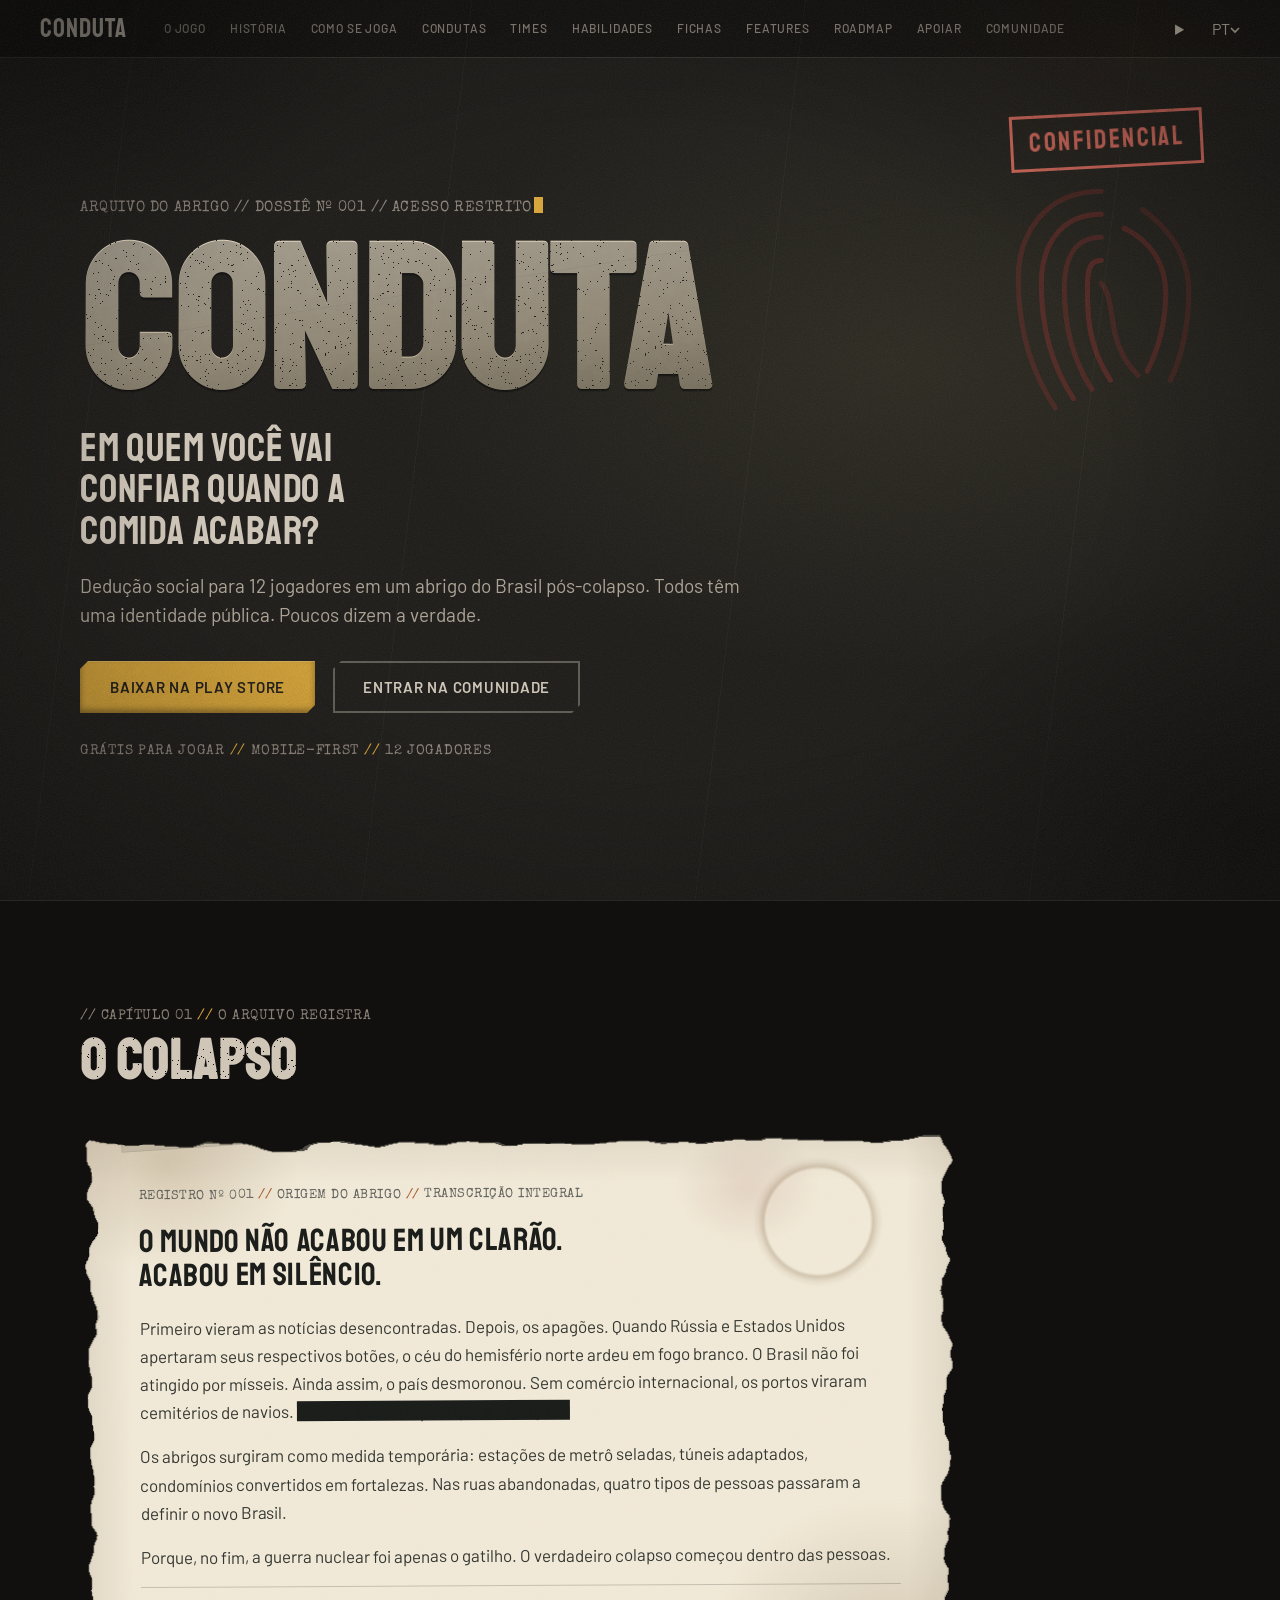
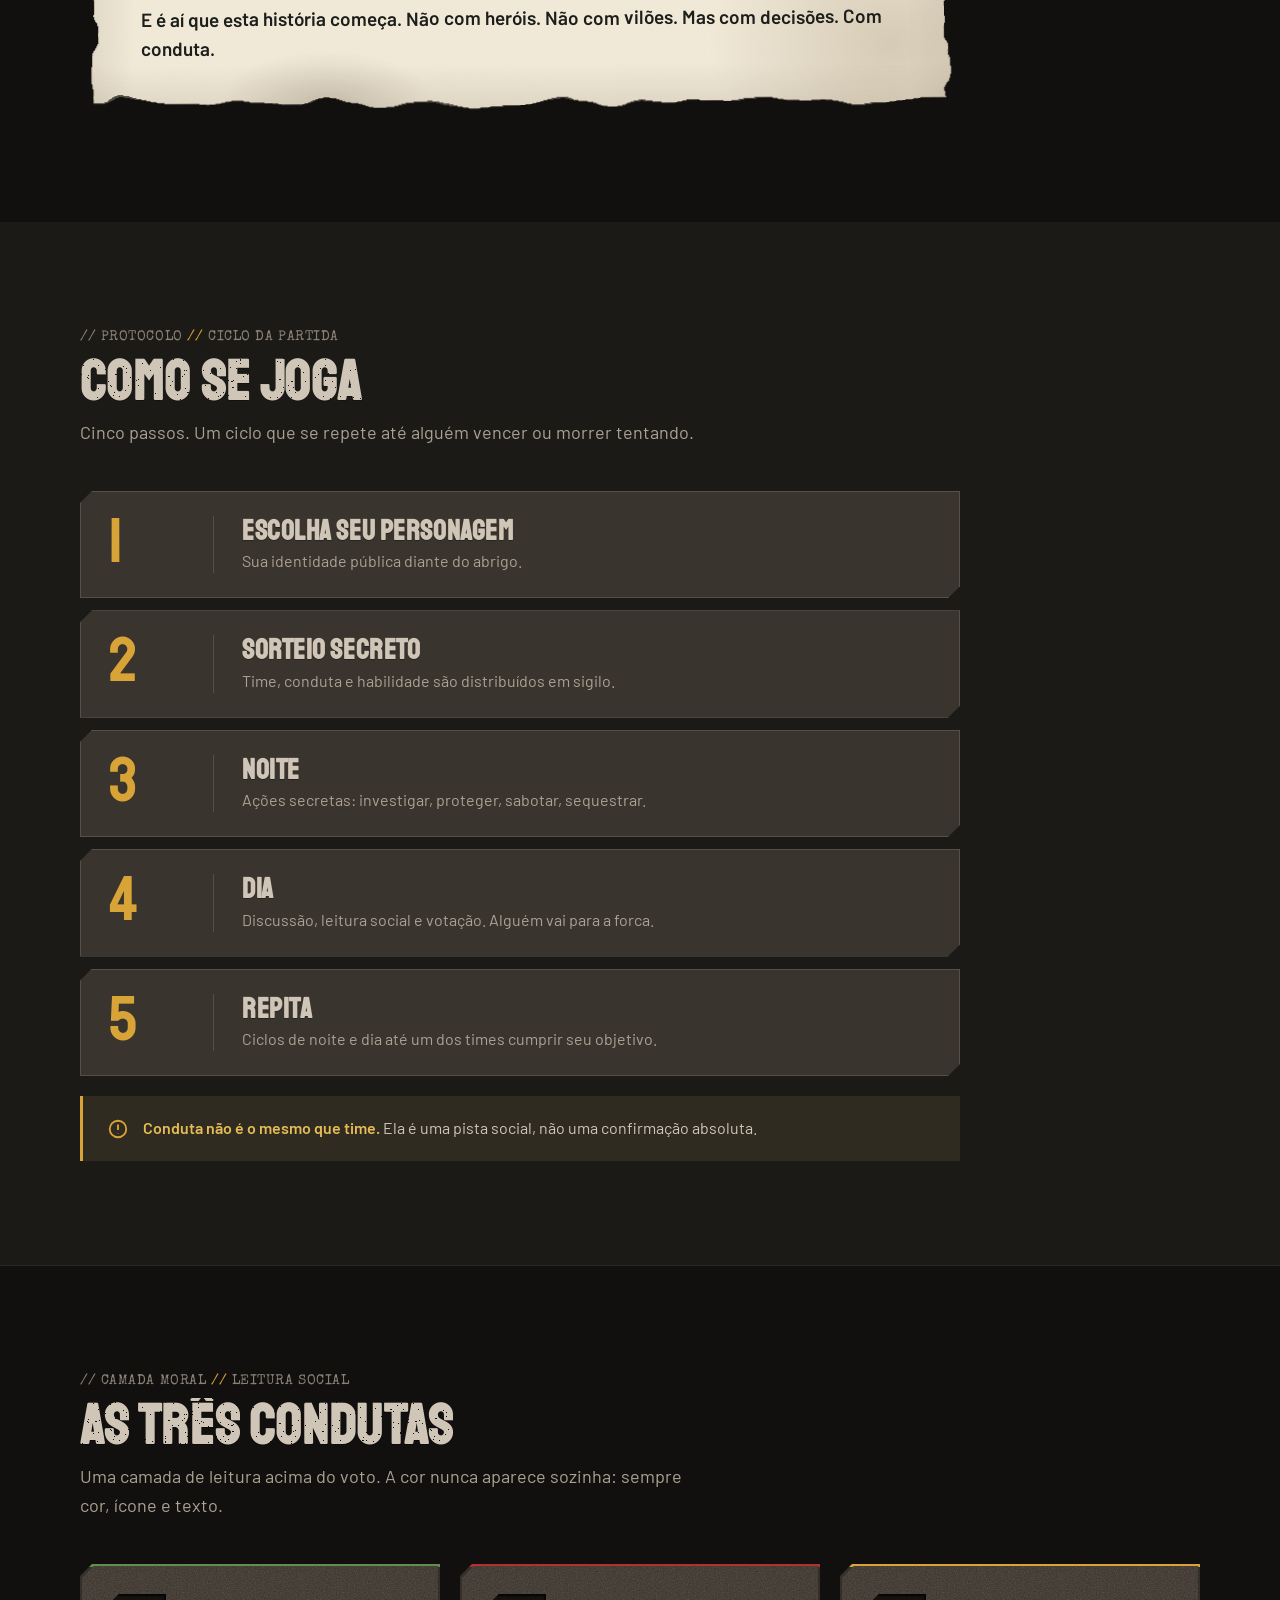
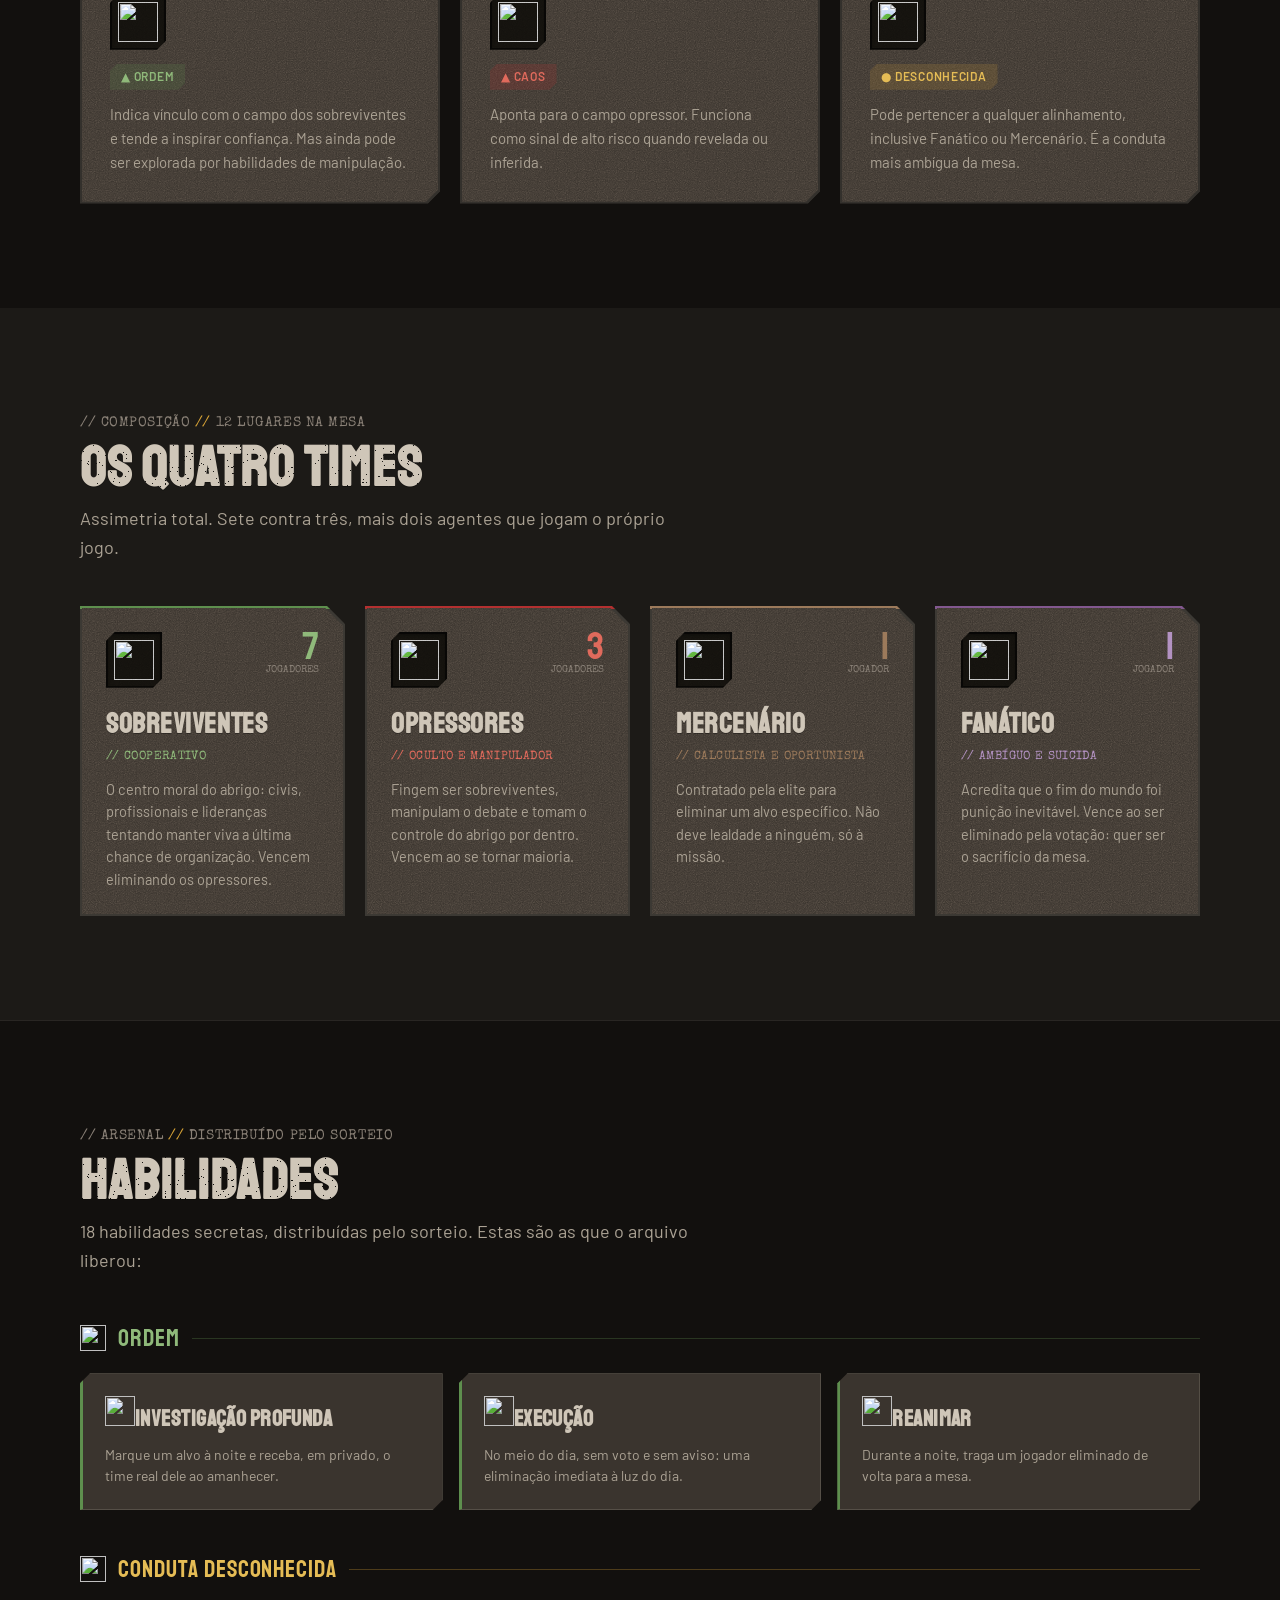
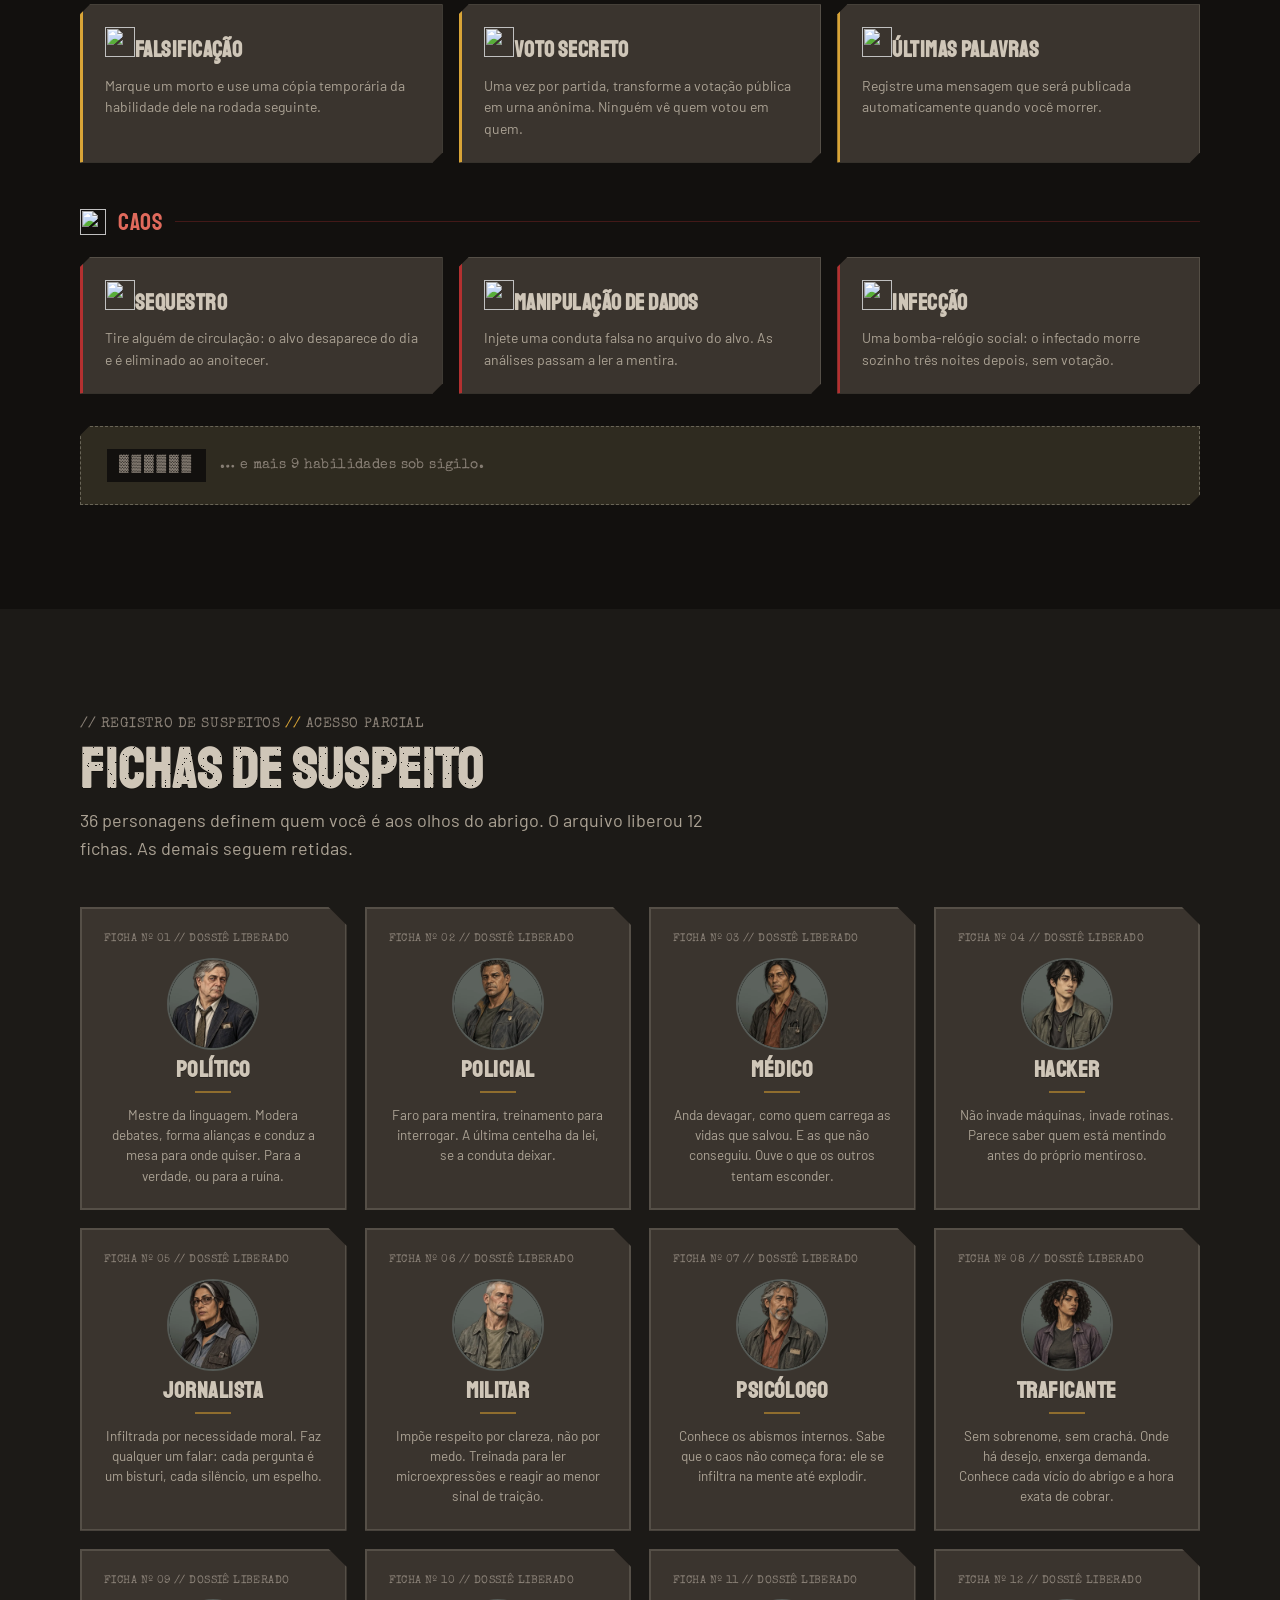
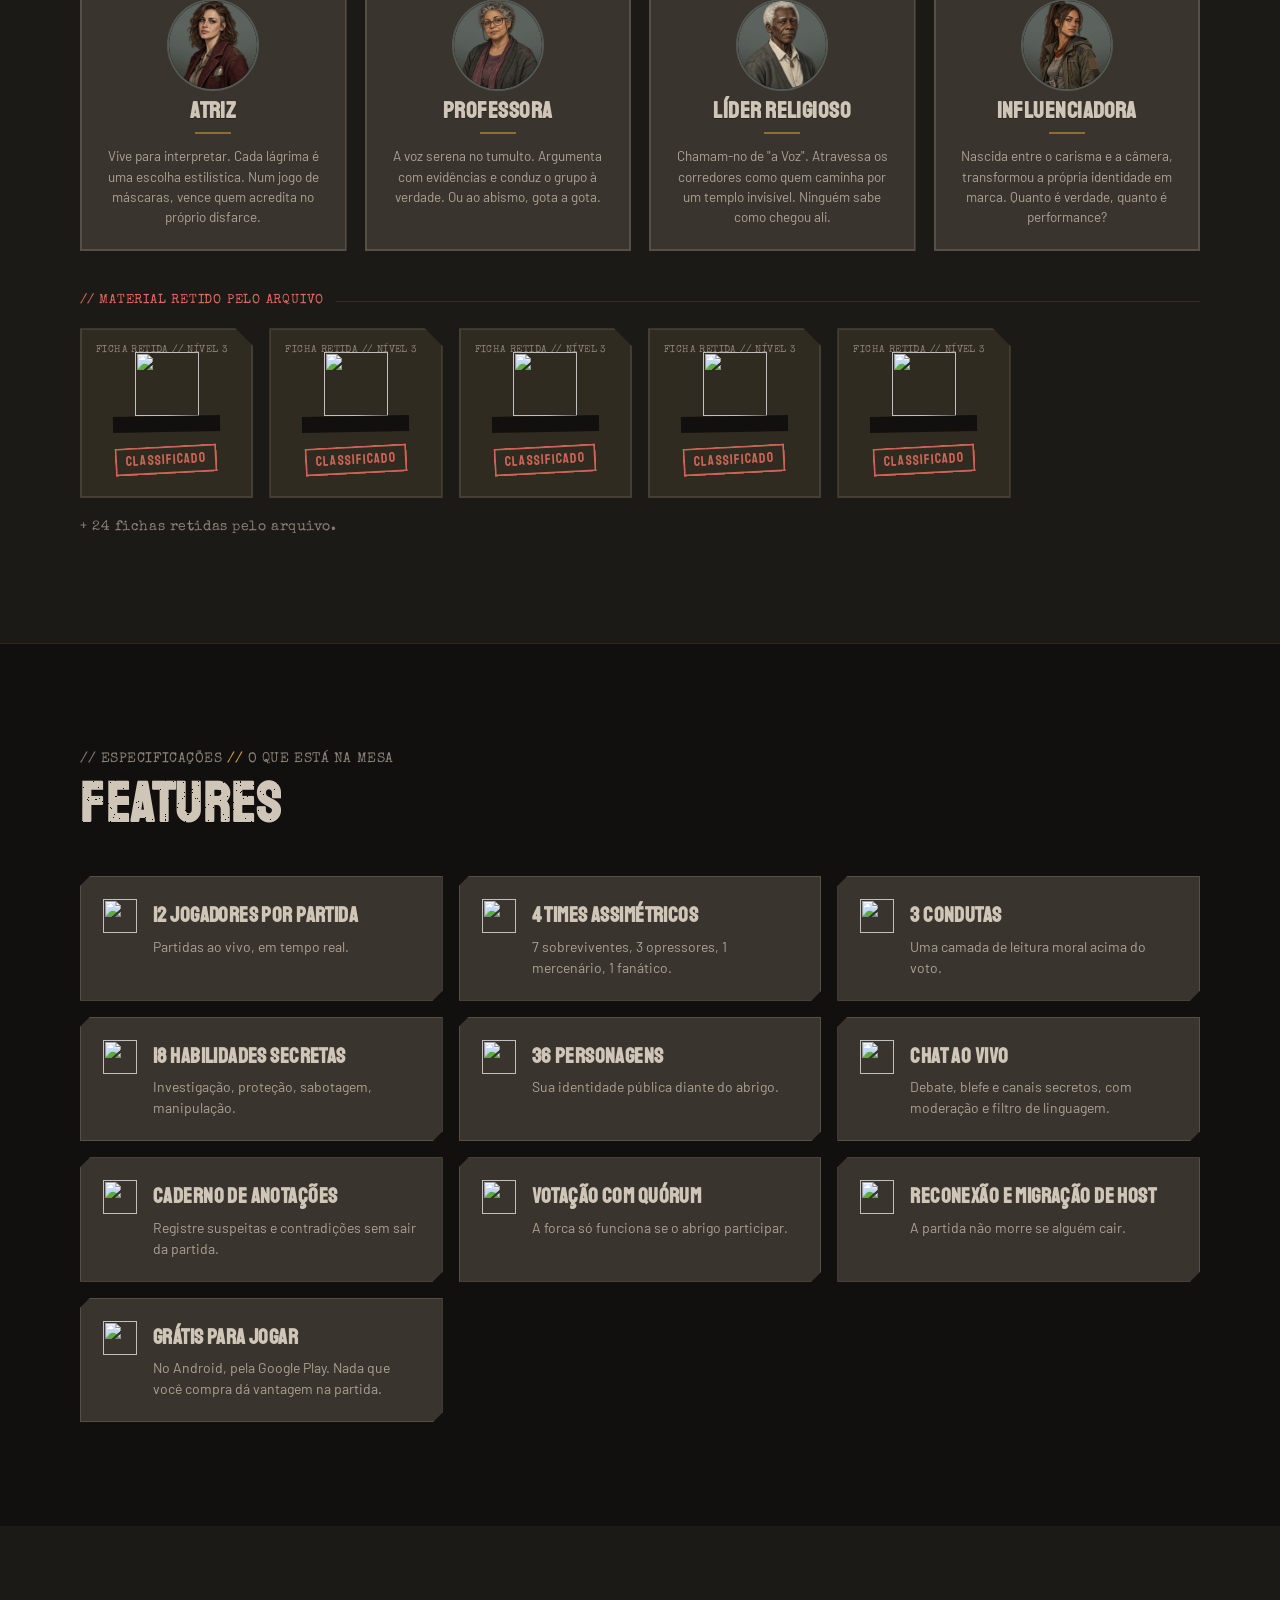
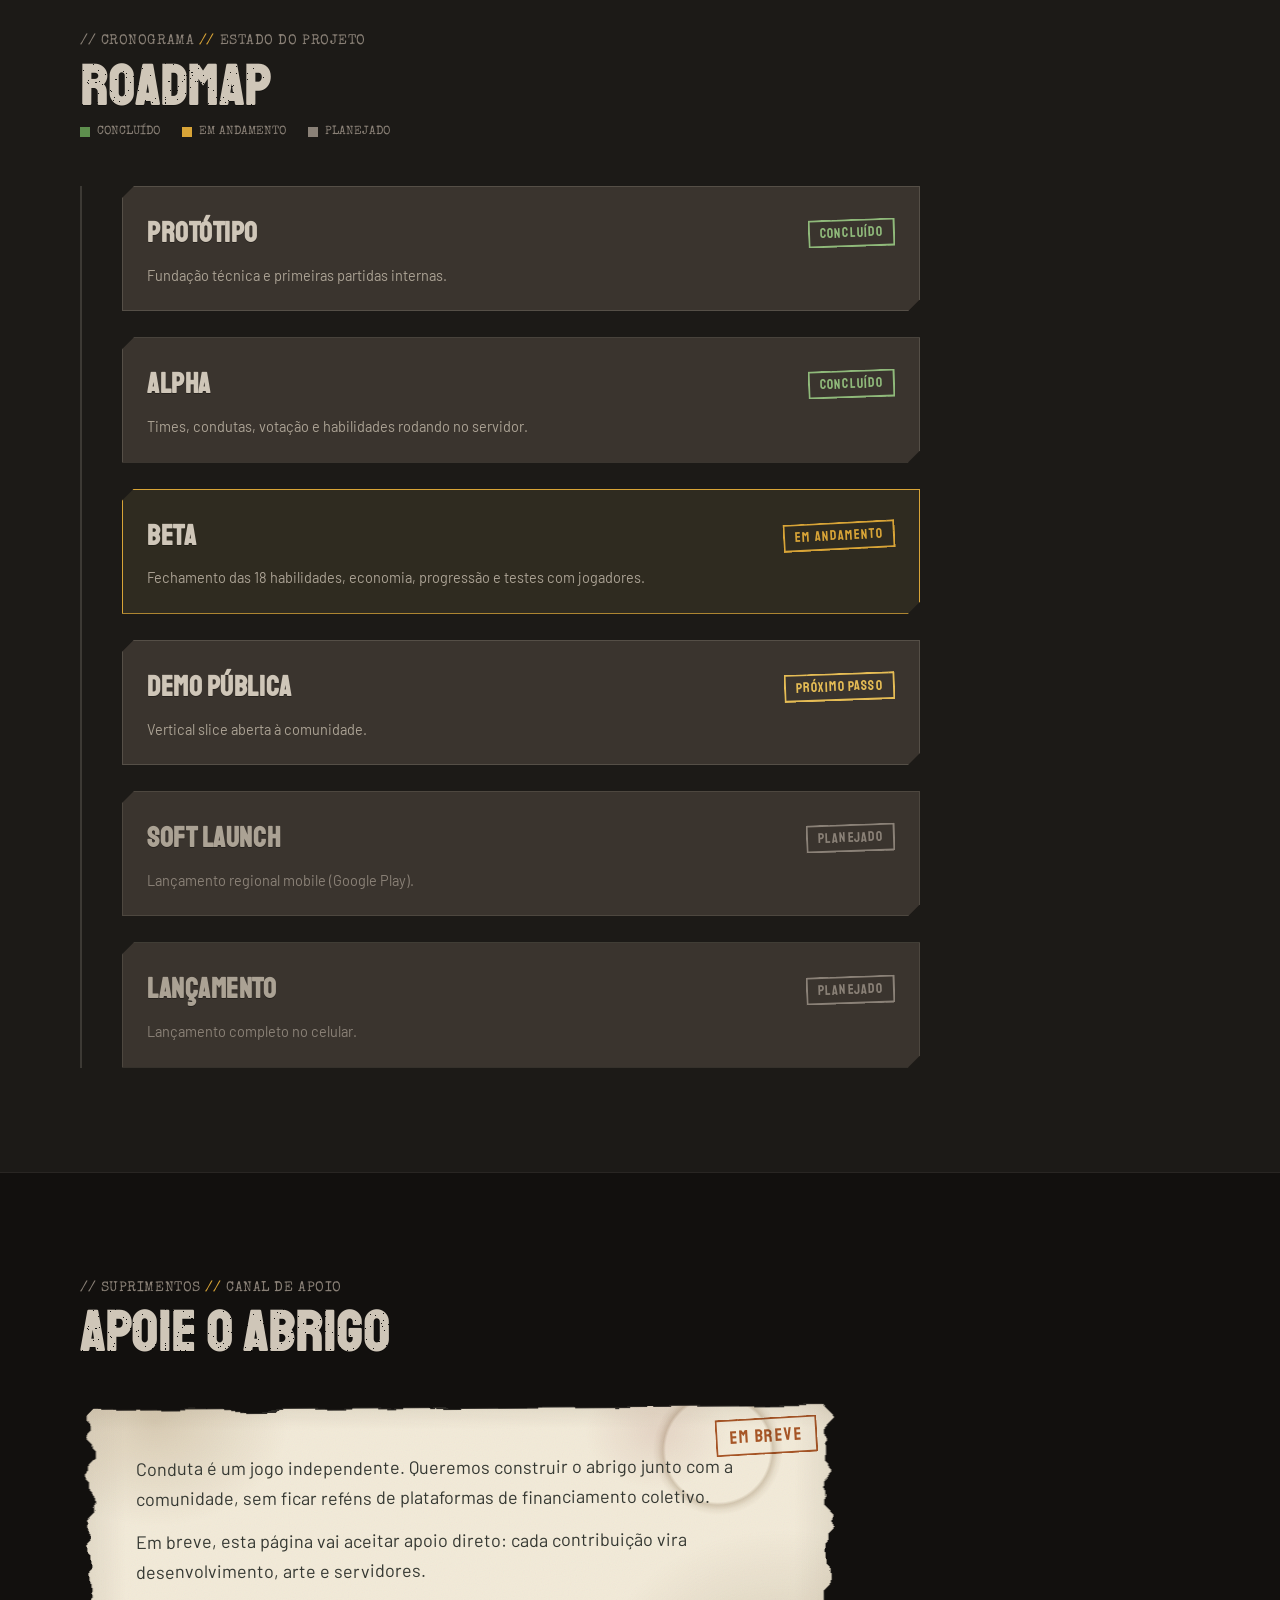
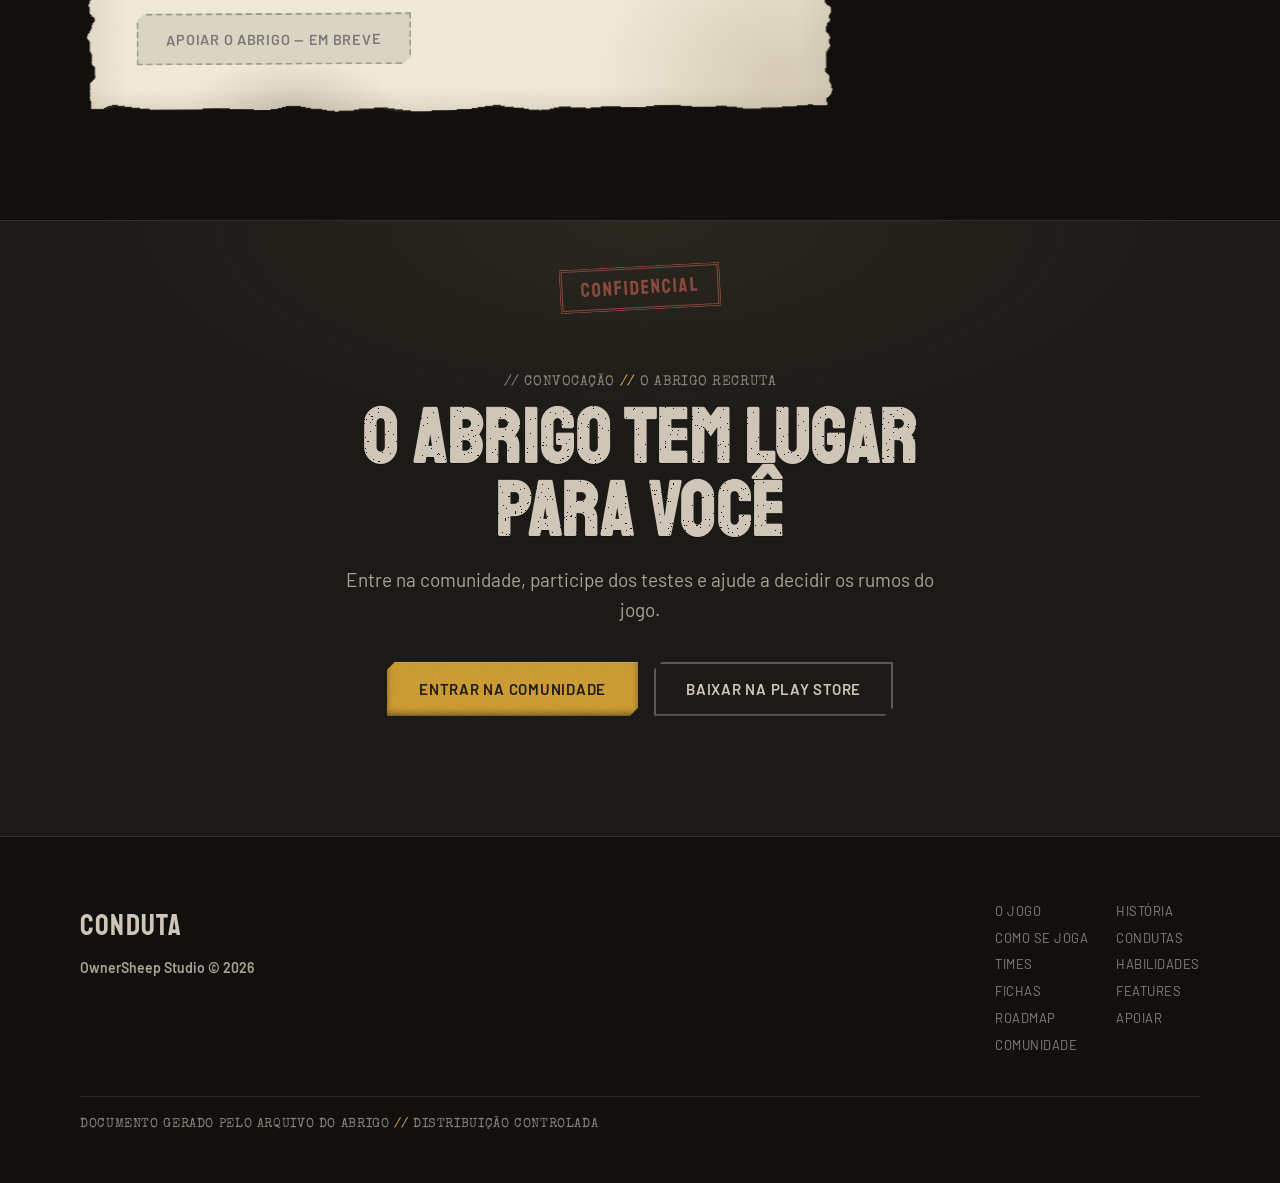
==== commit 85bb590f: "fix(site): tira a promessa de PC/Steam, usa "personagem" e conserta o menu Itens da auditoria de mar" ====
--- a/site/index.html
+++ b/site/index.html
@@ -134,7 +134,7 @@
 
 <nav style="position:fixed;top:0;left:0;right:0;z-index:1000;height:58px;display:flex;align-items:center;gap:clamp(12px,2vw,28px);padding:0 clamp(14px,4vw,40px);background:var(--surface-sunken);border-bottom:1px solid var(--border-medium);">
   <a href="#hero" style="font-family:var(--font-display);font-size:26px;letter-spacing:.04em;color:var(--ink);text-decoration:none;flex:none;line-height:1;">CONDUTA</a>
-  <div style="display:flex;gap:2px;overflow-x:auto;flex:1;scrollbar-width:none;-ms-overflow-style:none;mask-image:linear-gradient(90deg,transparent 0,#000 14px,#000 calc(100% - 14px),transparent 100%);">
+  <div class="nav-links" style="display:flex;gap:2px;overflow-x:auto;flex:1;scrollbar-width:none;-ms-overflow-style:none;mask-image:linear-gradient(90deg,transparent 0,#000 14px,#000 calc(100% - 14px),transparent 100%);">
     <a href="#hero" style="flex:none;padding:8px 11px;font-family:var(--font-body);font-weight:500;font-size:12px;letter-spacing:.07em;text-transform:uppercase;color:var(--ink-muted);text-decoration:none;white-space:nowrap;transition:color 120ms var(--ease-out);" style-hover="color:var(--accent);">O Jogo</a>
     <a href="#historia" style="flex:none;padding:8px 11px;font-family:var(--font-body);font-weight:500;font-size:12px;letter-spacing:.07em;text-transform:uppercase;color:var(--ink-muted);text-decoration:none;white-space:nowrap;transition:color 120ms var(--ease-out);" style-hover="color:var(--accent);">História</a>
     <a href="#como" style="flex:none;padding:8px 11px;font-family:var(--font-body);font-weight:500;font-size:12px;letter-spacing:.07em;text-transform:uppercase;color:var(--ink-muted);text-decoration:none;white-space:nowrap;transition:color 120ms var(--ease-out);" style-hover="color:var(--accent);">Como se Joga</a>
@@ -205,7 +205,7 @@
         <div style="display:flex;align-items:stretch;gap:clamp(16px,2.5vw,28px);background:var(--surface-panel);border:1px solid var(--border-medium);padding:clamp(16px,2.5vw,24px) clamp(18px,3vw,28px);clip-path:polygon(12px 0,100% 0,100% calc(100% - 12px),calc(100% - 12px) 100%,0 100%,0 12px);">
           <div style="font-family:var(--font-display);font-size:clamp(40px,6vw,64px);line-height:.8;color:var(--accent);flex:none;width:clamp(46px,7vw,76px);">1</div>
           <div style="border-left:1px solid var(--border-medium);padding-left:clamp(16px,2.5vw,28px);display:flex;flex-direction:column;justify-content:center;">
-            <h3 style="font-family:var(--font-display);font-size:clamp(20px,2.8vw,28px);line-height:1.05;letter-spacing:.02em;text-transform:uppercase;color:var(--ink);">Escolha sua função</h3>
+            <h3 style="font-family:var(--font-display);font-size:clamp(20px,2.8vw,28px);line-height:1.05;letter-spacing:.02em;text-transform:uppercase;color:var(--ink);">Escolha seu personagem</h3>
             <p style="font-size:clamp(14px,1.7vw,16px);line-height:1.5;color:var(--ink-soft);margin-top:4px;">Sua identidade pública diante do abrigo.</p>
           </div>
         </div>
@@ -364,7 +364,7 @@
   <div style="max-width:1120px;margin:0 auto;">
     <div style="font-family:var(--font-dossier);font-size:14px;color:var(--ink-muted);letter-spacing:.04em;">// REGISTRO DE SUSPEITOS <span style="color:var(--accent);">//</span> ACESSO PARCIAL</div>
     <h2 style="font-family:var(--font-display);font-size:clamp(34px,5.5vw,56px);line-height:1.0;letter-spacing:.02em;text-transform:uppercase;color:var(--ink);margin:6px 0 8px;">Fichas de Suspeito</h2>
-    <p style="font-size:clamp(15px,1.9vw,18px);line-height:1.6;color:var(--ink-soft);max-width:66ch;margin-bottom:clamp(28px,4vw,44px);">36 funções definem quem você é aos olhos do abrigo. O arquivo liberou 12 fichas. As demais seguem retidas.</p>
+    <p style="font-size:clamp(15px,1.9vw,18px);line-height:1.6;color:var(--ink-soft);max-width:66ch;margin-bottom:clamp(28px,4vw,44px);">36 personagens definem quem você é aos olhos do abrigo. O arquivo liberou 12 fichas. As demais seguem retidas.</p>
     <div style="display:grid;grid-template-columns:repeat(auto-fill,minmax(min(100%,250px),1fr));gap:clamp(12px,1.8vw,18px);">
       
         <div style="position:relative;background:var(--surface-panel);border:2px solid var(--border-medium);padding:clamp(16px,2.2vw,22px);clip-path:polygon(0 0,calc(100% - 18px) 0,100% 18px,100% 100%,0 100%);transition:border-color 120ms var(--ease-out);" style-hover="border-color:var(--border-strong);">
@@ -546,7 +546,7 @@
 
       <div style="display:flex;gap:16px;background:var(--surface-panel);border:1px solid var(--border-medium);padding:clamp(16px,2.2vw,22px);clip-path:polygon(10px 0,100% 0,100% calc(100% - 10px),calc(100% - 10px) 100%,0 100%,0 10px);"><img class="ico-feat" src="/icons/habilidade_ordem_analise_profunda.svg" alt="" width="34" height="34" loading="lazy" decoding="async"><div><h4 style="font-family:var(--font-display);font-size:clamp(18px,2vw,21px);letter-spacing:.02em;text-transform:uppercase;color:var(--ink);">18 habilidades secretas</h4><p style="font-size:14px;line-height:1.5;color:var(--ink-soft);margin-top:3px;">Investigação, proteção, sabotagem, manipulação.</p></div></div>
 
-      <div style="display:flex;gap:16px;background:var(--surface-panel);border:1px solid var(--border-medium);padding:clamp(16px,2.2vw,22px);clip-path:polygon(10px 0,100% 0,100% calc(100% - 10px),calc(100% - 10px) 100%,0 100%,0 10px);"><img class="ico-feat" src="/icons/interface_perfil.svg" alt="" width="34" height="34" loading="lazy" decoding="async"><div><h4 style="font-family:var(--font-display);font-size:clamp(18px,2vw,21px);letter-spacing:.02em;text-transform:uppercase;color:var(--ink);">36 funções</h4><p style="font-size:14px;line-height:1.5;color:var(--ink-soft);margin-top:3px;">Sua identidade pública diante do abrigo.</p></div></div>
+      <div style="display:flex;gap:16px;background:var(--surface-panel);border:1px solid var(--border-medium);padding:clamp(16px,2.2vw,22px);clip-path:polygon(10px 0,100% 0,100% calc(100% - 10px),calc(100% - 10px) 100%,0 100%,0 10px);"><img class="ico-feat" src="/icons/interface_perfil.svg" alt="" width="34" height="34" loading="lazy" decoding="async"><div><h4 style="font-family:var(--font-display);font-size:clamp(18px,2vw,21px);letter-spacing:.02em;text-transform:uppercase;color:var(--ink);">36 personagens</h4><p style="font-size:14px;line-height:1.5;color:var(--ink-soft);margin-top:3px;">Sua identidade pública diante do abrigo.</p></div></div>
 
       <div style="display:flex;gap:16px;background:var(--surface-panel);border:1px solid var(--border-medium);padding:clamp(16px,2.2vw,22px);clip-path:polygon(10px 0,100% 0,100% calc(100% - 10px),calc(100% - 10px) 100%,0 100%,0 10px);"><img class="ico-feat" src="/icons/interface_comunicacao.svg" alt="" width="34" height="34" loading="lazy" decoding="async"><div><h4 style="font-family:var(--font-display);font-size:clamp(18px,2vw,21px);letter-spacing:.02em;text-transform:uppercase;color:var(--ink);">Chat ao vivo</h4><p style="font-size:14px;line-height:1.5;color:var(--ink-soft);margin-top:3px;">Debate, blefe e canais secretos, com moderação e filtro de linguagem.</p></div></div>
 
@@ -556,7 +556,7 @@
 
       <div style="display:flex;gap:16px;background:var(--surface-panel);border:1px solid var(--border-medium);padding:clamp(16px,2.2vw,22px);clip-path:polygon(10px 0,100% 0,100% calc(100% - 10px),calc(100% - 10px) 100%,0 100%,0 10px);"><img class="ico-feat" src="/icons/interface_atualizar.svg" alt="" width="34" height="34" loading="lazy" decoding="async"><div><h4 style="font-family:var(--font-display);font-size:clamp(18px,2vw,21px);letter-spacing:.02em;text-transform:uppercase;color:var(--ink);">Reconexão e migração de host</h4><p style="font-size:14px;line-height:1.5;color:var(--ink-soft);margin-top:3px;">A partida não morre se alguém cair.</p></div></div>
 
-      <div style="display:flex;gap:16px;background:var(--surface-panel);border:1px solid var(--border-medium);padding:clamp(16px,2.2vw,22px);clip-path:polygon(10px 0,100% 0,100% calc(100% - 10px),calc(100% - 10px) 100%,0 100%,0 10px);"><img class="ico-feat" src="/icons/interface_jogar.svg" alt="" width="34" height="34" loading="lazy" decoding="async"><div><h4 style="font-family:var(--font-display);font-size:clamp(18px,2vw,21px);letter-spacing:.02em;text-transform:uppercase;color:var(--ink);">Grátis para jogar</h4><p style="font-size:14px;line-height:1.5;color:var(--ink-soft);margin-top:3px;">Mobile-first, com PC (Steam) no horizonte cross-platform.</p></div></div>
+      <div style="display:flex;gap:16px;background:var(--surface-panel);border:1px solid var(--border-medium);padding:clamp(16px,2.2vw,22px);clip-path:polygon(10px 0,100% 0,100% calc(100% - 10px),calc(100% - 10px) 100%,0 100%,0 10px);"><img class="ico-feat" src="/icons/interface_jogar.svg" alt="" width="34" height="34" loading="lazy" decoding="async"><div><h4 style="font-family:var(--font-display);font-size:clamp(18px,2vw,21px);letter-spacing:.02em;text-transform:uppercase;color:var(--ink);">Grátis para jogar</h4><p style="font-size:14px;line-height:1.5;color:var(--ink-soft);margin-top:3px;">No Android, pela Google Play. Nada que você compra dá vantagem na partida.</p></div></div>
 
     </div>
   </div>
@@ -600,7 +600,7 @@
       <div style="position:relative;background:var(--surface-panel);border:1px solid var(--border-subtle);padding:clamp(18px,2.4vw,24px);clip-path:polygon(12px 0,100% 0,100% calc(100% - 12px),calc(100% - 12px) 100%,0 100%,0 12px);">
         <span style="position:absolute;left:calc(-1 * clamp(24px,4vw,40px) - 9px);top:24px;width:16px;height:16px;background:var(--ink-muted);border:3px solid var(--surface-base);"></span>
         <div style="display:flex;flex-wrap:wrap;align-items:center;gap:12px;justify-content:space-between;"><h3 style="font-family:var(--font-display);font-size:clamp(22px,2.8vw,28px);letter-spacing:.02em;text-transform:uppercase;color:var(--ink-soft);">Lançamento</h3><span style="font-family:var(--font-display);font-size:14px;letter-spacing:.08em;color:var(--ink-muted);border:2px solid var(--ink-muted);padding:1px 10px;transform:rotate(-2deg);text-transform:uppercase;-webkit-mask-image:url(&quot;data:image/svg+xml,%3Csvg xmlns='http://www.w3.org/2000/svg' width='240' height='120'%3E%3Cfilter id='w'%3E%3CfeTurbulence type='fractalNoise' baseFrequency='0.16 0.30' numOctaves='3' seed='7'/%3E%3CfeComponentTransfer%3E%3CfeFuncA type='discrete' tableValues='0.55 0.7 0.85 1 1 1 1 1 1 1 1 1'/%3E%3C/feComponentTransfer%3E%3C/filter%3E%3Crect width='240' height='120' filter='url(%23w)' fill='black'/%3E%3C/svg%3E&quot;);mask-image:url(&quot;data:image/svg+xml,%3Csvg xmlns='http://www.w3.org/2000/svg' width='240' height='120'%3E%3Cfilter id='w'%3E%3CfeTurbulence type='fractalNoise' baseFrequency='0.16 0.30' numOctaves='3' seed='7'/%3E%3CfeComponentTransfer%3E%3CfeFuncA type='discrete' tableValues='0.55 0.7 0.85 1 1 1 1 1 1 1 1 1'/%3E%3C/feComponentTransfer%3E%3C/filter%3E%3Crect width='240' height='120' filter='url(%23w)' fill='black'/%3E%3C/svg%3E&quot;);">Planejado</span></div>
-        <p style="font-size:14.5px;line-height:1.55;color:var(--ink-muted);margin-top:8px;">Mobile + PC (Steam), cross-platform.</p>
+        <p style="font-size:14.5px;line-height:1.55;color:var(--ink-muted);margin-top:8px;">Lançamento completo no celular.</p>
       </div>
     </div>
   </div>
